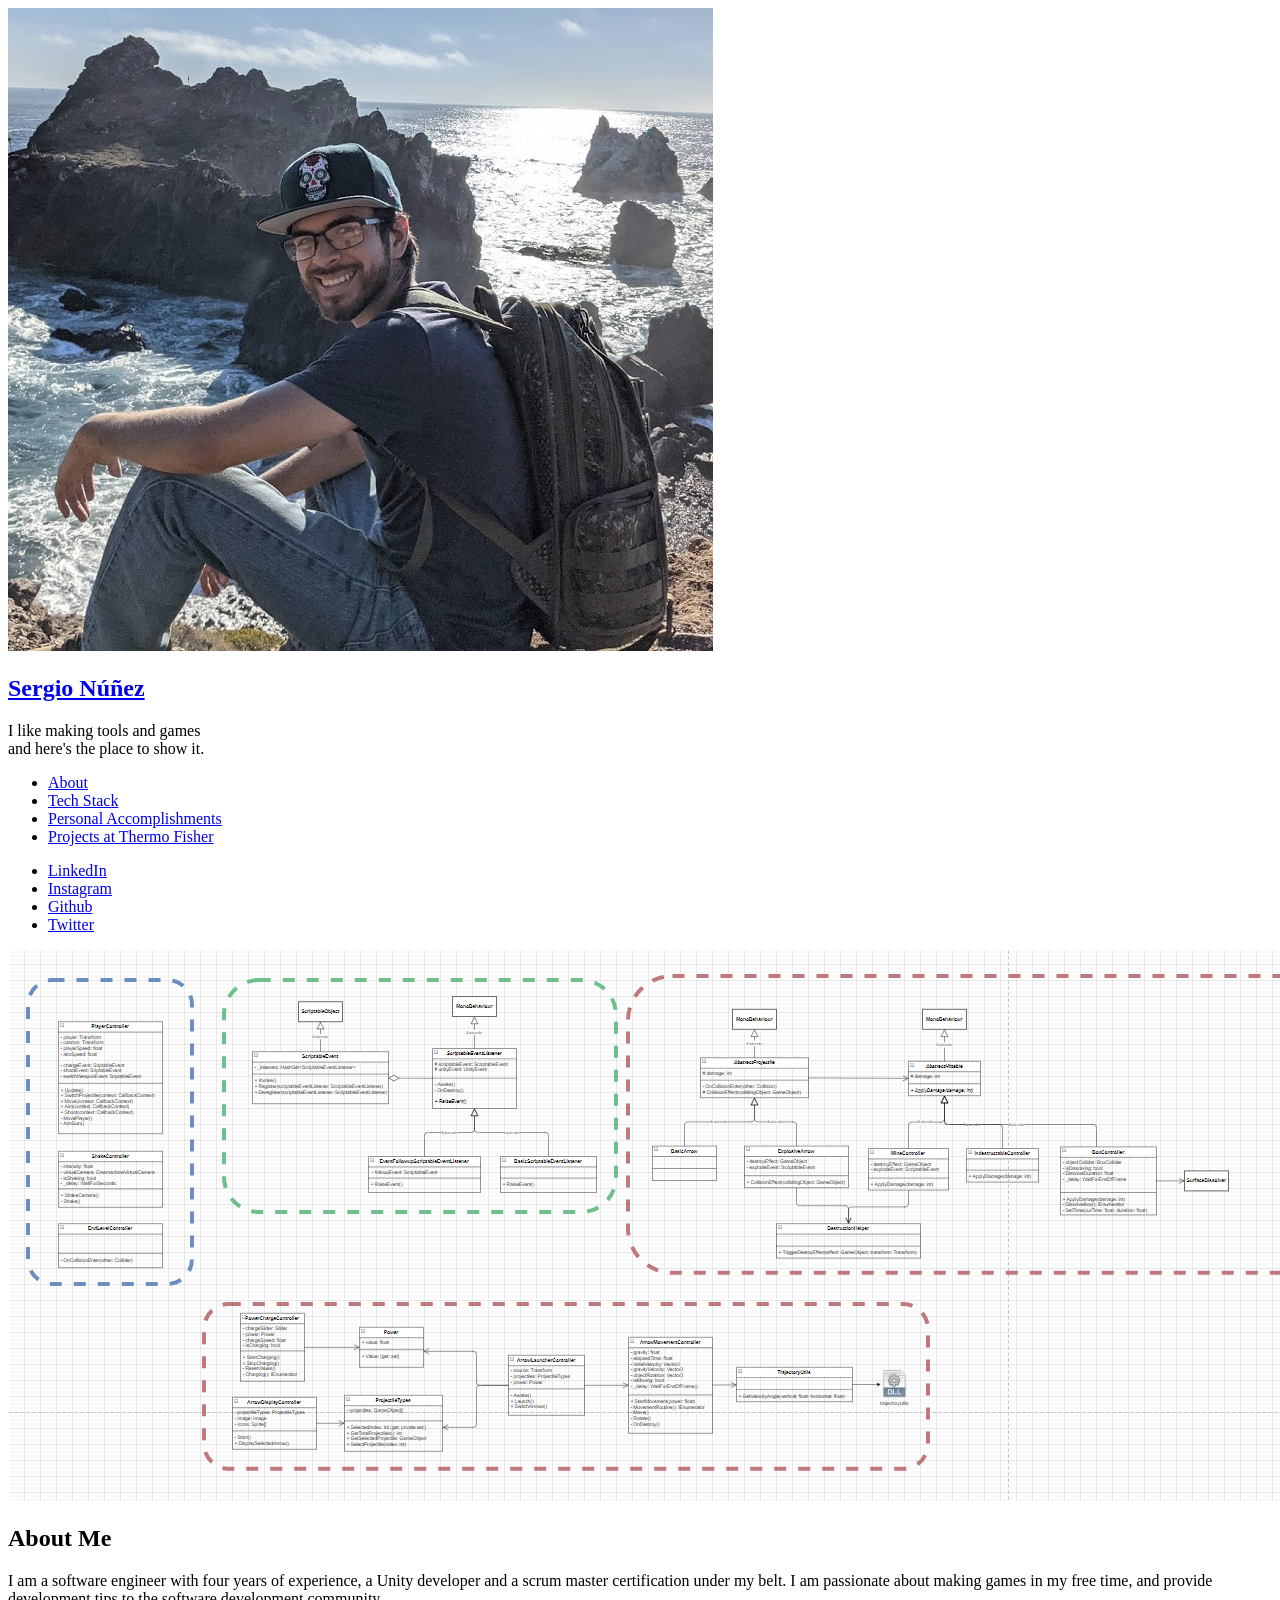
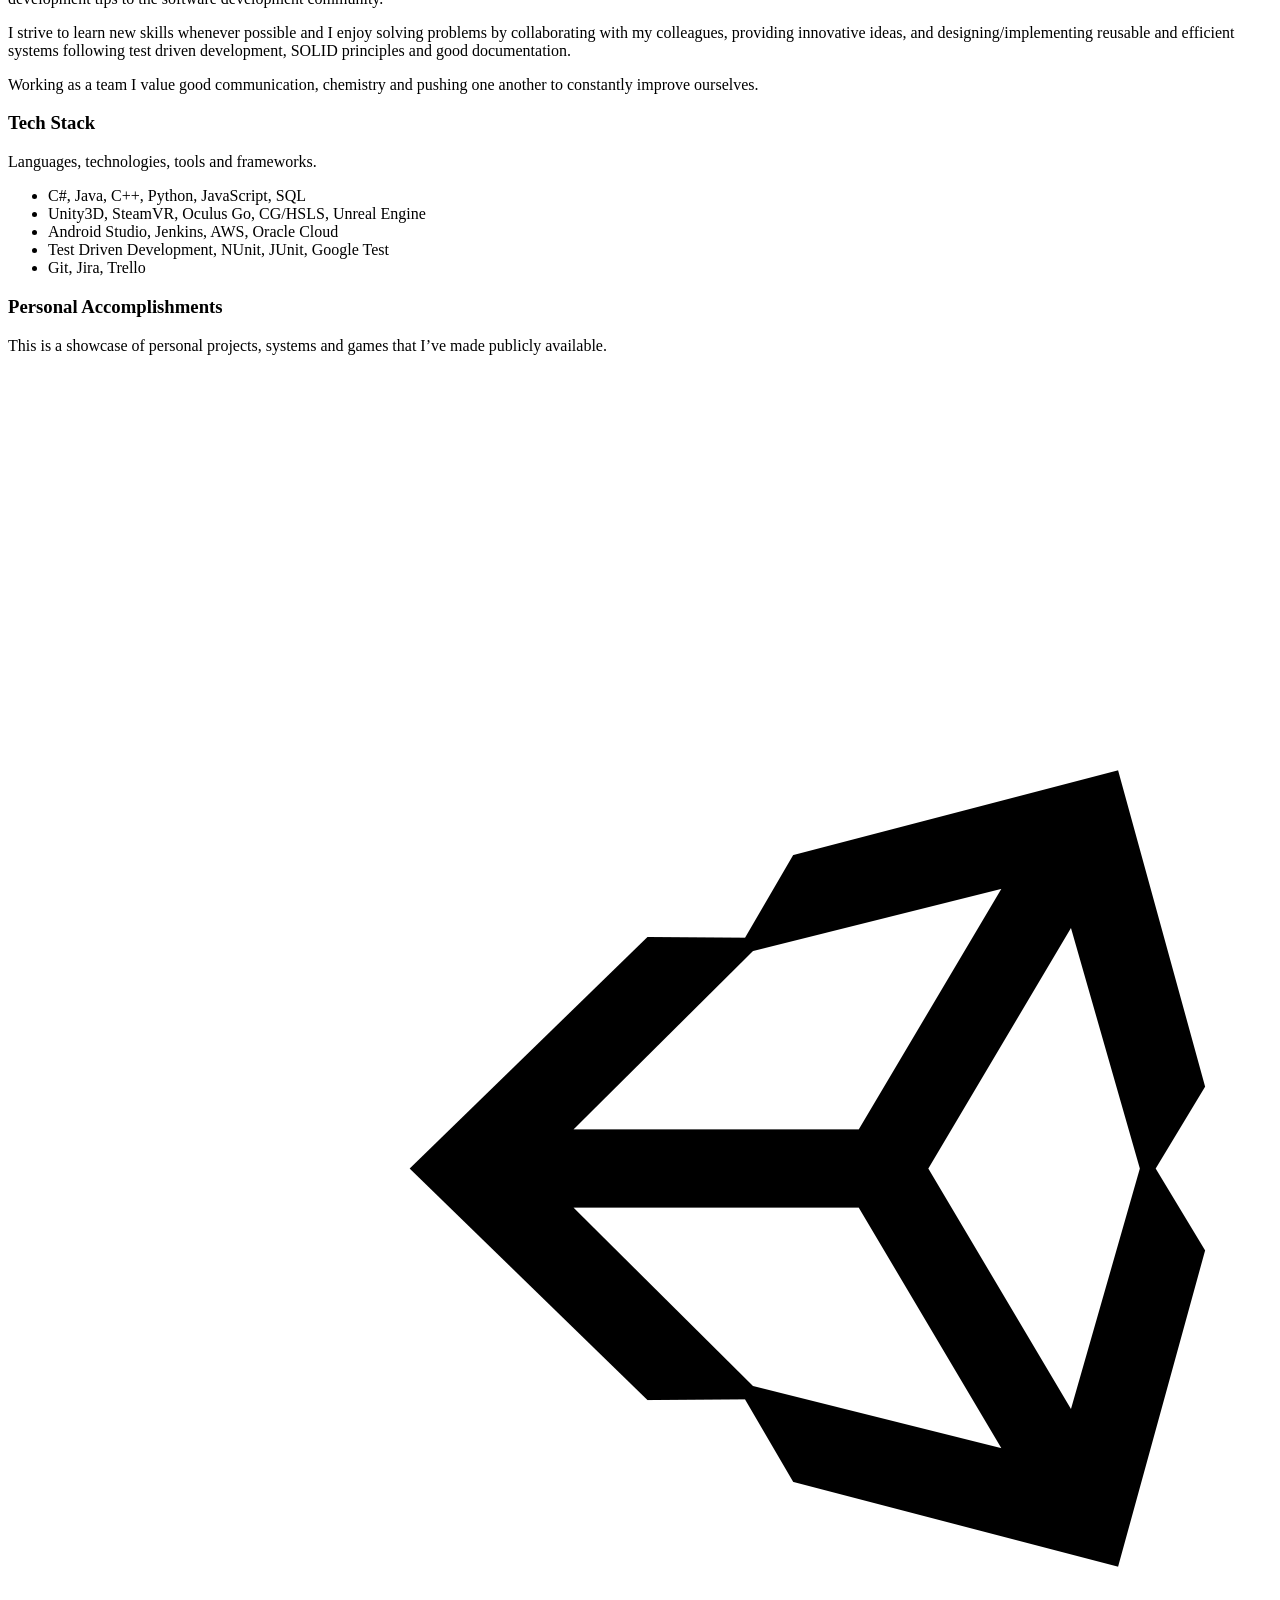
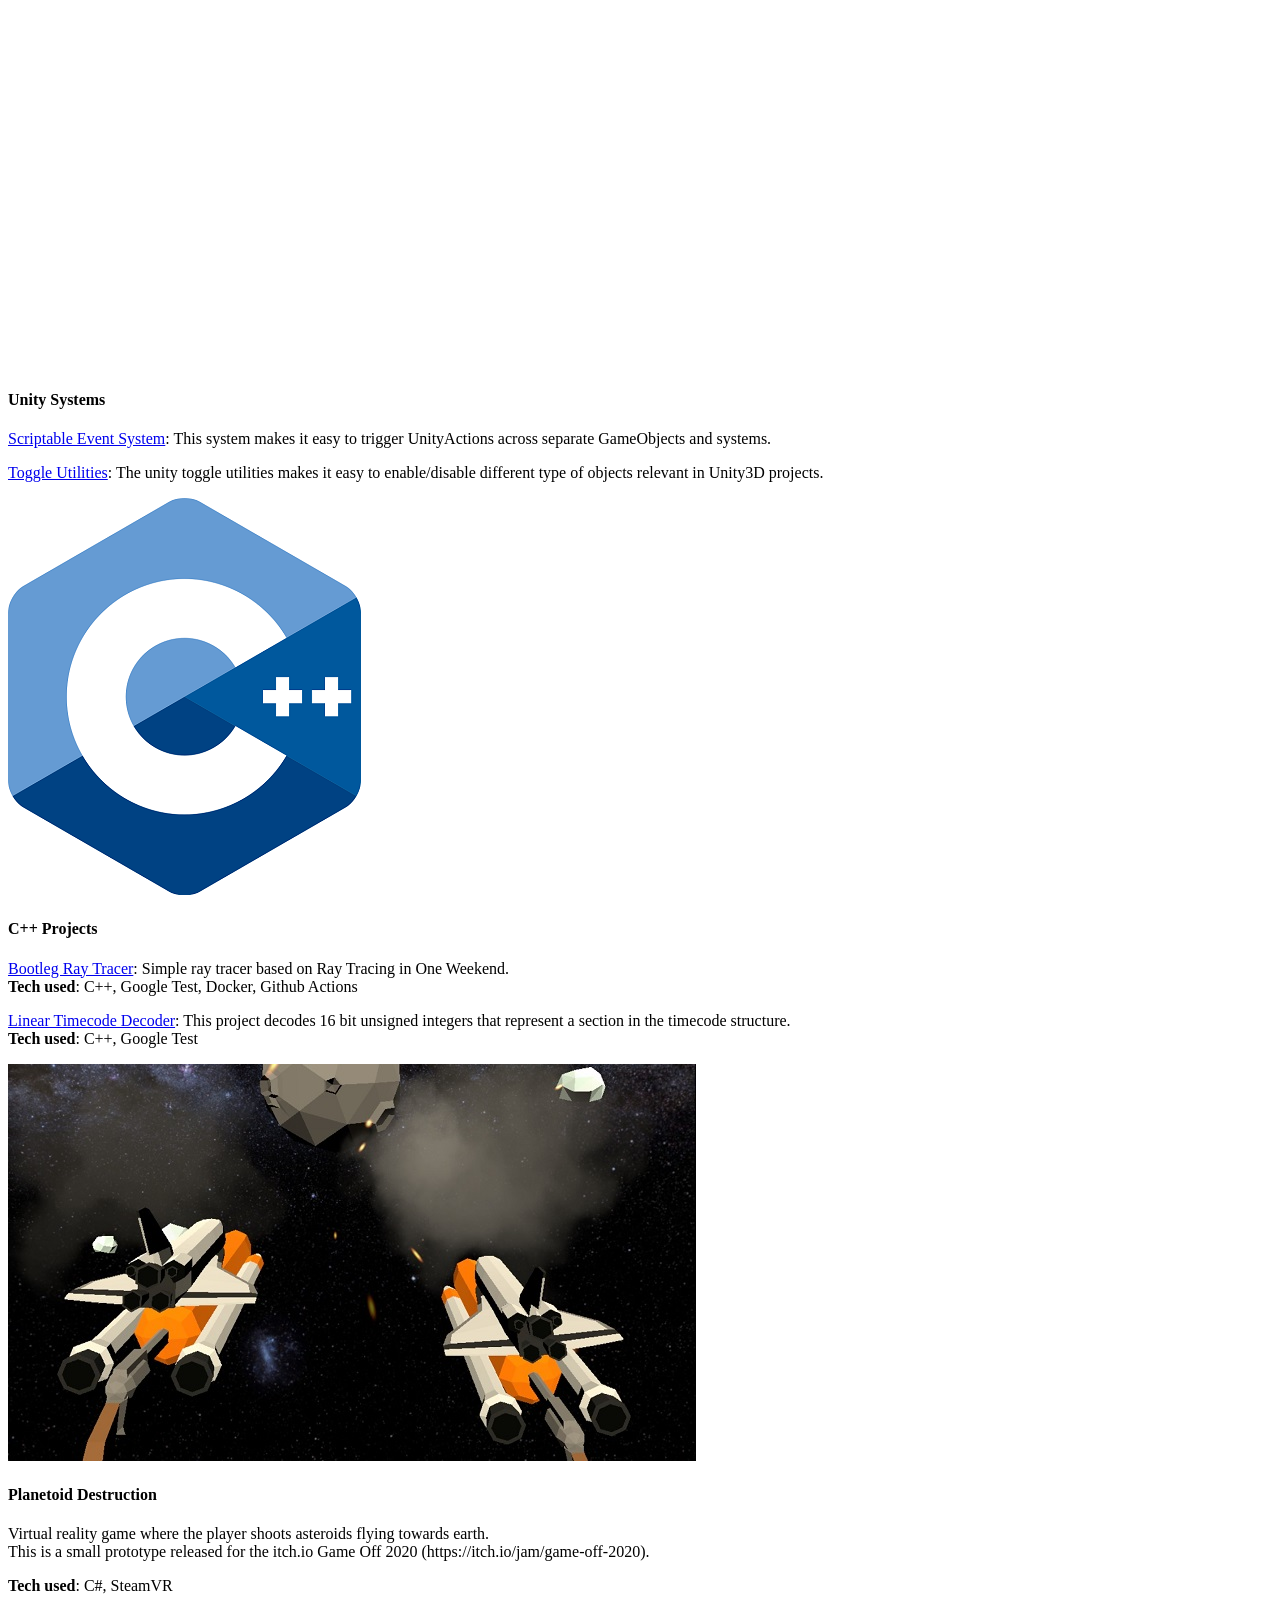
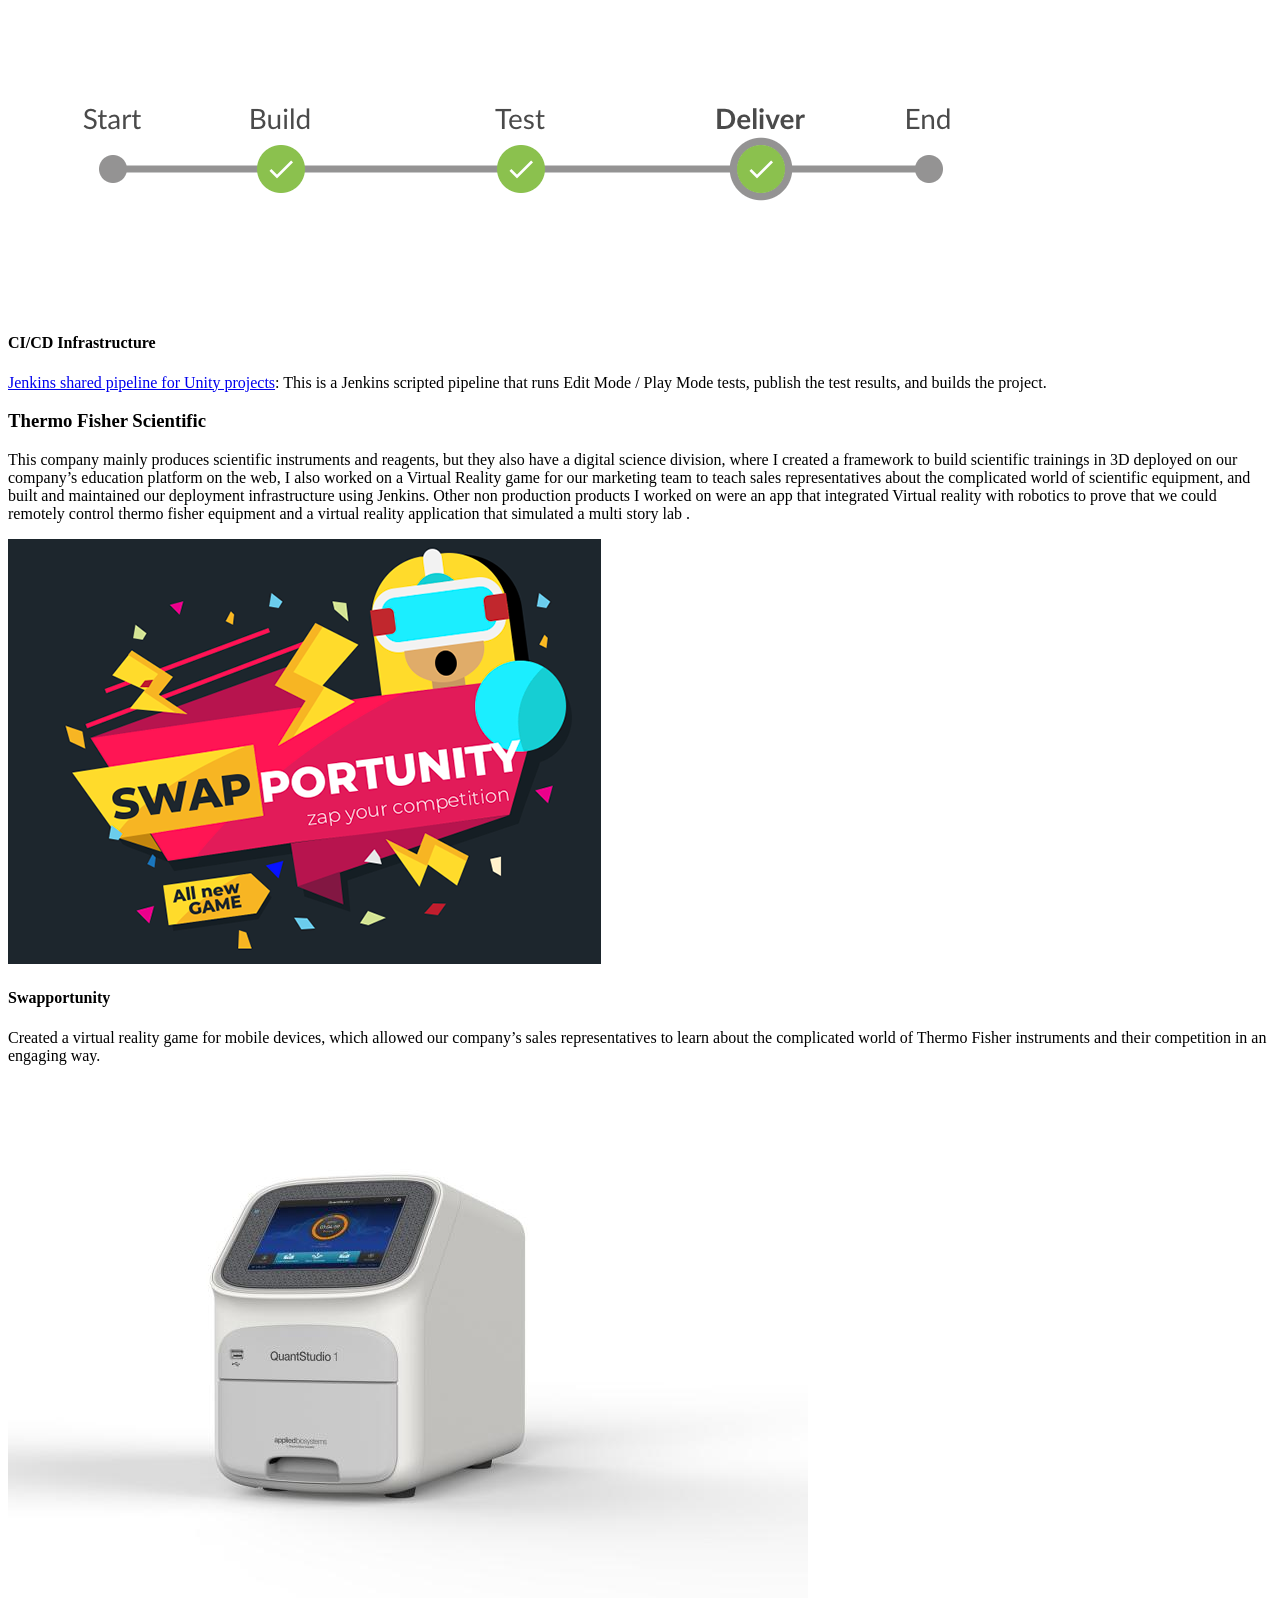
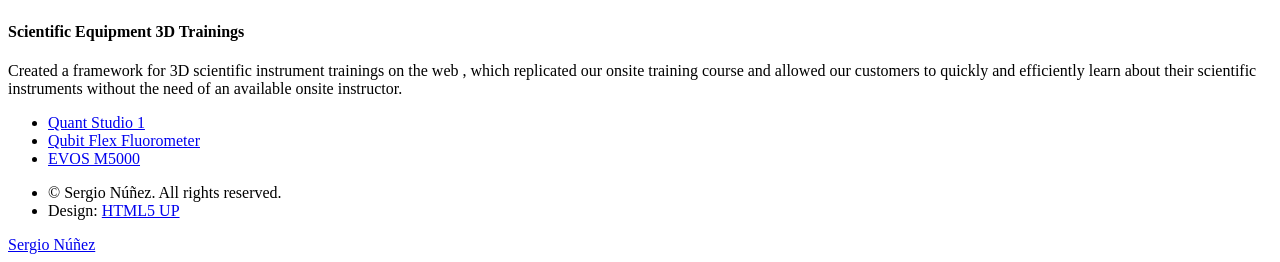
==== index.html @ a635a151 "porfolio_update: Add Thermo Fisher accomplishments" ====
<!DOCTYPE HTML>
<!--
	Read Only by HTML5 UP
	html5up.net | @ajlkn
	Free for personal and commercial use under the CCA 3.0 license (html5up.net/license)
-->
<html>

<head>
	<title>Sergio Núñez Portfolio</title>
	<meta charset="utf-8" />
	<meta name="viewport" content="width=device-width, initial-scale=1, user-scalable=no" />
	<link rel="stylesheet" href="assets/css/main.css" />
</head>

<body class="is-preload">

	<!-- Header -->
	<section id="header">
		<header>
			<span class="image avatar"><img src="images/sergio_capture.PNG" alt="" /></span>
			<h1 id="logo"><a href="#">Sergio Núñez</a></h1>
			<p>I like making tools and games<br />
				and here's the place to show it.</p>
		</header>
		<nav id="nav">
			<ul>
				<li><a href="#one" class="active">About</a></li>
				<li><a href="#two">Tech Stack</a></li>
				<li><a href="#three">Personal Accomplishments</a></li>
				<li><a href="#four">Projects at Thermo Fisher</a></li>
			</ul>
		</nav>
		<footer>
			<ul class="icons">
				<li><a href="https://www.linkedin.com/in/sergio-a-nunez/" class="icon brands fa-linkedin"><span
							class="label">LinkedIn</span></a></li>
				<li><a href="https://www.behance.net/sergioadrinnez" class="icon brands fa-behance"><span
							class="label">Instagram</span></a></li>
				<li><a href="https://github.com/sergio-nnz" class="icon brands fa-github"><span
							class="label">Github</span></a></li>
				<li><a href="https://twitter.com/SergioTheDank" class="icon brands fa-twitter"><span
							class="label">Twitter</span></a></li>
			</ul>
		</footer>
	</section>

	<!-- Wrapper -->
	<div id="wrapper">

		<!-- Main -->
		<div id="main">

			<!-- One -->
			<section id="one">
				<div class="image main" data-position="center">
					<img src="images/uml_diagram.PNG" alt="" />
				</div>
				<div class="container">
					<header class="major">
						<h2>About Me</h2>
					</header>
					<p>I am a software engineer with four years of experience, a Unity developer and a scrum master
						certification under my belt. I am passionate about making games in my free time, and provide
						development tips to the software development community.</p>
					<p>I strive to learn new skills whenever possible and I enjoy solving problems by collaborating with
						my colleagues, providing innovative ideas, and designing/implementing reusable and efficient
						systems following test driven development, SOLID principles and good documentation.</p>
					<p>Working as a team I value good communication, chemistry and pushing one another to constantly
						improve ourselves.</p>
				</div>
			</section>

			<!-- Two -->
			<section id="two">
				<div class="container">
					<h3>Tech Stack</h3>
					<p>Languages, technologies, tools and frameworks.</p>
					<ul class="feature-icons">
						<li class="icon solid fa-code">C#, Java, C++, Python, JavaScript, SQL</li>
						<li class="icon solid fa-book">Unity3D, SteamVR, Oculus Go, CG/HSLS, Unreal Engine</li>
						<li class="icon solid fa-code">Android Studio, Jenkins, AWS, Oracle Cloud</li>
						<li class="icon solid fa-code">Test Driven Development, NUnit, JUnit, Google Test</li>
						<li class="icon solid fa-bolt">Git, Jira, Trello</li>
					</ul>
				</div>
			</section>

			<!-- Three -->
			<section id="three">
				<div class="container">
					<h3>Personal Accomplishments</h3>
					<p>This is a showcase of personal projects, systems and games that I’ve made publicly available.</p>
					<div class="features">
						<article>
							<a href="https://github.com/sergio-nnz" class="image"><img src="images/unity_logo.png"
									alt="" /></a>
							<div class="inner">
								<h4>Unity Systems</h4>
								<p><a href="https://github.com/sergio-nnz/ScriptableEventSystem">Scriptable Event
										System</a>: This system makes it easy to trigger UnityActions across separate
									GameObjects and systems.</p>
								<p><a href="https://github.com/sergio-nnz/UnityToggleUtilities">Toggle Utilities</a>:
									The unity toggle utilities makes it easy to enable/disable different type of objects
									relevant in Unity3D projects.</p>
							</div>
						</article>
						<article>
							<a href="https://github.com/sergio-nnz" class="image"><img src="images/cpp_logo.png"
									alt="" /></a>
							<div class="inner">
								<h4>C++ Projects</h4>
								<p><a href="https://github.com/MooreMachine/bootleg-raytracer">Bootleg Ray Tracer</a>:
									Simple ray tracer based on Ray Tracing in One Weekend.<br><b>Tech used</b>: C++,
									Google Test, Docker, Github Actions</p>
								<p><a href="https://github.com/sergio-nnz/linear-timecode-decoder">Linear Timecode
										Decoder</a>: This project decodes 16 bit unsigned integers that represent a
									section in the timecode structure.<br><b>Tech used</b>: C++, Google Test</p>
							</div>
						</article>
						<article>
							<a href="https://sergio-nnz.itch.io/planetoid-destruction-vr" class="image"><img
									src="images/planetoid_destruction.jpeg" alt="" /></a>
							<div class="inner">
								<h4>Planetoid Destruction</h4>
								<p>Virtual reality game where the player shoots asteroids flying towards earth.<br> This
									is a small prototype released for the itch.io Game Off 2020
									(https://itch.io/jam/game-off-2020).</p>
								<p><b>Tech used</b>: C#, SteamVR</p>
							</div>
						</article>
						<article>
							<a href="https://github.com/sergio-nnz" class="image"><img src="images/pipeline.png"
									alt="" /></a>
							<div class="inner">
								<h4>CI/CD Infrastructure</h4>
								<p><a href="https://github.com/sergio-nnz/unity-jenkins-pipeline">Jenkins shared
										pipeline for Unity projects</a>: This is a Jenkins scripted pipeline that runs
									Edit Mode / Play Mode tests, publish the test results, and builds the project.</p>
							</div>
						</article>
					</div>
				</div>
			</section>

			<!-- Four -->
			<section id="four">
				<div class="container">
					<h3>Thermo Fisher Scientific</h3>
					<p>This company mainly produces scientific instruments and reagents, but they also have a digital
						science division, where I created a framework to build scientific trainings
						in 3D deployed on our company’s education platform on the web, I also worked on a Virtual
						Reality game for our marketing team to teach sales representatives about the complicated world
						of
						scientific equipment, and built and maintained our deployment infrastructure using Jenkins.
						Other non production products I worked on were an app that integrated Virtual reality with
						robotics
						to prove that we could remotely control thermo fisher equipment and a virtual reality
						application that simulated a multi story lab .</p>
					<div class="features">
						<article>
							<a href="https://www.behance.net/gallery/92612709/VR-Training-Game" class="image"><img
									src="images/swap_logo.PNG" alt="" /></a>
							<div class="inner">
								<h4>Swapportunity</h4>
								<p>Created a virtual reality game for mobile devices, which allowed our company’s sales
									representatives to learn about the complicated world of Thermo Fisher instruments
									and their competition in an engaging way.</p>
							</div>
						</article>
						<article>
							<a href="https://www.behance.net/gallery/92069293/3D-Web-Training-Experience"
								class="image"><img src="images/quantstudio1.jpg" alt="" /></a>
							<div class="inner">
								<h4>Scientific Equipment 3D Trainings</h4>
								<p>Created a framework for 3D scientific instrument trainings on the
									web , which replicated our onsite training course and allowed our
									customers to quickly and efficiently learn about their scientific
									instruments without the need of an available onsite instructor.</p>
								<ul>
									<li><A
											HREF="https://s3.amazonaws.com/edt-vrapps-prod-website/quantstudio1/index.html">Quant
											Studio 1</A></li>
									<li><A
											HREF="https://s3.amazonaws.com/edt-vrapps-qubitdss-prod-website/qubitdss/index.html">Qubit
											Flex Fluorometer</A></li>
									<li><A HREF="https://s3.amazonaws.com/edt-vrapps-prod-website/evosm5000/index.html">EVOS
											M5000</A></li>
								</ul>
							</div>
						</article>
					</div>
				</div>
			</section>

			<!-- Footer -->
			<section id="footer">
				<div class="container">
					<ul class="copyright">
						<li>&copy; Sergio Núñez. All rights reserved.</li>
						<li>Design: <a href="http://html5up.net">HTML5 UP</a></li>
					</ul>
				</div>
			</section>

		</div>

		<!-- Scripts -->
		<script src="assets/js/jquery.min.js"></script>
		<script src="assets/js/jquery.scrollex.min.js"></script>
		<script src="assets/js/jquery.scrolly.min.js"></script>
		<script src="assets/js/browser.min.js"></script>
		<script src="assets/js/breakpoints.min.js"></script>
		<script src="assets/js/util.js"></script>
		<script src="assets/js/main.js"></script>

</body>

</html>
---- assets/css/main.css ----
@import url("fontawesome-all.min.css");
@import url("https://fonts.googleapis.com/css?family=Lato:400,400italic,700,700italic|Source+Code+Pro:400");

/*
	Read Only by HTML5 UP
	html5up.net | @ajlkn
	Free for personal and commercial use under the CCA 3.0 license (html5up.net/license)
*/

html, body, div, span, applet, object,
iframe, h1, h2, h3, h4, h5, h6, p, blockquote,
pre, a, abbr, acronym, address, big, cite,
code, del, dfn, em, img, ins, kbd, q, s, samp,
small, strike, strong, sub, sup, tt, var, b,
u, i, center, dl, dt, dd, ol, ul, li, fieldset,
form, label, legend, table, caption, tbody,
tfoot, thead, tr, th, td, article, aside,
canvas, details, embed, figure, figcaption,
footer, header, hgroup, menu, nav, output, ruby,
section, summary, time, mark, audio, video {
	margin: 0;
	padding: 0;
	border: 0;
	font-size: 100%;
	font: inherit;
	vertical-align: baseline;}

article, aside, details, figcaption, figure,
footer, header, hgroup, menu, nav, section {
	display: block;}

body {
	line-height: 1;
}

ol, ul {
	list-style: none;
}

blockquote, q {
	quotes: none;
}

	blockquote:before, blockquote:after, q:before, q:after {
		content: '';
		content: none;
	}

table {
	border-collapse: collapse;
	border-spacing: 0;
}

body {
	-webkit-text-size-adjust: none;
}

mark {
	background-color: transparent;
	color: inherit;
}

input::-moz-focus-inner {
	border: 0;
	padding: 0;
}

input, select, textarea {
	-moz-appearance: none;
	-webkit-appearance: none;
	-ms-appearance: none;
	appearance: none;
}

/* Basic */

	html {
		box-sizing: border-box;
	}

	*, *:before, *:after {
		box-sizing: inherit;
	}

	body {
		background: #fff;
	}

		body.is-preload *, body.is-preload *:before, body.is-preload *:after {
			-moz-animation: none !important;
			-webkit-animation: none !important;
			-ms-animation: none !important;
			animation: none !important;
			-moz-transition: none !important;
			-webkit-transition: none !important;
			-ms-transition: none !important;
			transition: none !important;
		}

	body, input, select, textarea {
		color: #888;
		font-family: "Lato", sans-serif;
		font-size: 16pt;
		font-weight: 400;
		line-height: 1.75em;
	}

	a {
		-moz-transition: color 0.2s ease-in-out, border-color 0.2s ease-in-out;
		-webkit-transition: color 0.2s ease-in-out, border-color 0.2s ease-in-out;
		-ms-transition: color 0.2s ease-in-out, border-color 0.2s ease-in-out;
		transition: color 0.2s ease-in-out, border-color 0.2s ease-in-out;
		border-bottom: solid 1px #e4e4e4;
		color: inherit;
		text-decoration: none;
	}

		a:hover {
			border-bottom-color: transparent;
			color: #4acaa8 !important;
		}

	strong, b {
		color: #777;
		font-weight: 700;
	}

	em, i {
		font-style: italic;
	}

	p {
		margin: 0 0 2.25em 0;
	}

	h1, h2, h3, h4, h5, h6 {
		color: #777;
		font-weight: 700;
		line-height: 1em;
		margin: 0 0 0.5625em 0;
	}

		h1 a, h2 a, h3 a, h4 a, h5 a, h6 a {
			border: 0;
			color: inherit;
			text-decoration: none;
		}

	h2 {
		font-size: 2em;
		line-height: 1.5em;
	}

	h3 {
		font-size: 1.75em;
		line-height: 1.5em;
	}

	h4 {
		font-size: 1.25em;
		line-height: 1.5em;
	}

	h5 {
		font-size: 0.9em;
		line-height: 1.5em;
	}

	h6 {
		font-size: 0.7em;
		line-height: 1.5em;
	}

	sub {
		font-size: 0.8em;
		position: relative;
		top: 0.5em;
	}

	sup {
		font-size: 0.8em;
		position: relative;
		top: -0.5em;
	}

	hr {
		border: 0;
		border-bottom: solid 2px #f4f4f4;
		margin: 2.25em 0;
	}

		hr.major {
			margin: 3.375em 0;
		}

	blockquote {
		border-left: solid 8px #e4e4e4;
		font-style: italic;
		margin: 0 0 2.25em 0;
		padding: 0.5em 0 0.5em 2em;
	}

	code {
		background: #555;
		border-radius: 5px;
		color: #fff;
		font-family: "Source Code Pro", monospace;
		font-size: 0.9em;
		margin: 0 0.25em;
		padding: 0.25em 0.65em;
	}

	pre {
		font-family: "Source Code Pro", monospace;
		font-size: 0.9em;
		margin: 0 0 2.25em 0;
	}

		pre code {
			-webkit-overflow-scrolling: touch;
			display: block;
			line-height: 1.5em;
			overflow-x: auto;
			padding: 1em 1.5em;
		}

	.align-left {
		text-align: left;
	}

	.align-center {
		text-align: center;
	}

	.align-right {
		text-align: right;
	}

/* Row */

	.row {
		display: flex;
		flex-wrap: wrap;
		box-sizing: border-box;
		align-items: stretch;
	}

		.row > * {
			box-sizing: border-box;
		}

		.row.gtr-uniform > * > :last-child {
			margin-bottom: 0;
		}

		.row.aln-left {
			justify-content: flex-start;
		}

		.row.aln-center {
			justify-content: center;
		}

		.row.aln-right {
			justify-content: flex-end;
		}

		.row.aln-top {
			align-items: flex-start;
		}

		.row.aln-middle {
			align-items: center;
		}

		.row.aln-bottom {
			align-items: flex-end;
		}

		.row > .imp {
			order: -1;
		}

		.row > .col-1 {
			width: 8.33333%;
		}

		.row > .off-1 {
			margin-left: 8.33333%;
		}

		.row > .col-2 {
			width: 16.66667%;
		}

		.row > .off-2 {
			margin-left: 16.66667%;
		}

		.row > .col-3 {
			width: 25%;
		}

		.row > .off-3 {
			margin-left: 25%;
		}

		.row > .col-4 {
			width: 33.33333%;
		}

		.row > .off-4 {
			margin-left: 33.33333%;
		}

		.row > .col-5 {
			width: 41.66667%;
		}

		.row > .off-5 {
			margin-left: 41.66667%;
		}

		.row > .col-6 {
			width: 50%;
		}

		.row > .off-6 {
			margin-left: 50%;
		}

		.row > .col-7 {
			width: 58.33333%;
		}

		.row > .off-7 {
			margin-left: 58.33333%;
		}

		.row > .col-8 {
			width: 66.66667%;
		}

		.row > .off-8 {
			margin-left: 66.66667%;
		}

		.row > .col-9 {
			width: 75%;
		}

		.row > .off-9 {
			margin-left: 75%;
		}

		.row > .col-10 {
			width: 83.33333%;
		}

		.row > .off-10 {
			margin-left: 83.33333%;
		}

		.row > .col-11 {
			width: 91.66667%;
		}

		.row > .off-11 {
			margin-left: 91.66667%;
		}

		.row > .col-12 {
			width: 100%;
		}

		.row > .off-12 {
			margin-left: 100%;
		}

		.row.gtr-0 {
			margin-top: 0;
			margin-left: 0em;
		}

			.row.gtr-0 > * {
				padding: 0 0 0 0em;
			}

			.row.gtr-0.gtr-uniform {
				margin-top: 0em;
			}

				.row.gtr-0.gtr-uniform > * {
					padding-top: 0em;
				}

		.row.gtr-25 {
			margin-top: 0;
			margin-left: -0.5em;
		}

			.row.gtr-25 > * {
				padding: 0 0 0 0.5em;
			}

			.row.gtr-25.gtr-uniform {
				margin-top: -0.5em;
			}

				.row.gtr-25.gtr-uniform > * {
					padding-top: 0.5em;
				}

		.row.gtr-50 {
			margin-top: 0;
			margin-left: -1em;
		}

			.row.gtr-50 > * {
				padding: 0 0 0 1em;
			}

			.row.gtr-50.gtr-uniform {
				margin-top: -1em;
			}

				.row.gtr-50.gtr-uniform > * {
					padding-top: 1em;
				}

		.row {
			margin-top: 0;
			margin-left: -2em;
		}

			.row > * {
				padding: 0 0 0 2em;
			}

			.row.gtr-uniform {
				margin-top: -2em;
			}

				.row.gtr-uniform > * {
					padding-top: 2em;
				}

		.row.gtr-150 {
			margin-top: 0;
			margin-left: -3em;
		}

			.row.gtr-150 > * {
				padding: 0 0 0 3em;
			}

			.row.gtr-150.gtr-uniform {
				margin-top: -3em;
			}

				.row.gtr-150.gtr-uniform > * {
					padding-top: 3em;
				}

		.row.gtr-200 {
			margin-top: 0;
			margin-left: -4em;
		}

			.row.gtr-200 > * {
				padding: 0 0 0 4em;
			}

			.row.gtr-200.gtr-uniform {
				margin-top: -4em;
			}

				.row.gtr-200.gtr-uniform > * {
					padding-top: 4em;
				}

		@media screen and (max-width: 1680px) {

			.row {
				display: flex;
				flex-wrap: wrap;
				box-sizing: border-box;
				align-items: stretch;
			}

				.row > * {
					box-sizing: border-box;
				}

				.row.gtr-uniform > * > :last-child {
					margin-bottom: 0;
				}

				.row.aln-left {
					justify-content: flex-start;
				}

				.row.aln-center {
					justify-content: center;
				}

				.row.aln-right {
					justify-content: flex-end;
				}

				.row.aln-top {
					align-items: flex-start;
				}

				.row.aln-middle {
					align-items: center;
				}

				.row.aln-bottom {
					align-items: flex-end;
				}

				.row > .imp-xlarge {
					order: -1;
				}

				.row > .col-1-xlarge {
					width: 8.33333%;
				}

				.row > .off-1-xlarge {
					margin-left: 8.33333%;
				}

				.row > .col-2-xlarge {
					width: 16.66667%;
				}

				.row > .off-2-xlarge {
					margin-left: 16.66667%;
				}

				.row > .col-3-xlarge {
					width: 25%;
				}

				.row > .off-3-xlarge {
					margin-left: 25%;
				}

				.row > .col-4-xlarge {
					width: 33.33333%;
				}

				.row > .off-4-xlarge {
					margin-left: 33.33333%;
				}

				.row > .col-5-xlarge {
					width: 41.66667%;
				}

				.row > .off-5-xlarge {
					margin-left: 41.66667%;
				}

				.row > .col-6-xlarge {
					width: 50%;
				}

				.row > .off-6-xlarge {
					margin-left: 50%;
				}

				.row > .col-7-xlarge {
					width: 58.33333%;
				}

				.row > .off-7-xlarge {
					margin-left: 58.33333%;
				}

				.row > .col-8-xlarge {
					width: 66.66667%;
				}

				.row > .off-8-xlarge {
					margin-left: 66.66667%;
				}

				.row > .col-9-xlarge {
					width: 75%;
				}

				.row > .off-9-xlarge {
					margin-left: 75%;
				}

				.row > .col-10-xlarge {
					width: 83.33333%;
				}

				.row > .off-10-xlarge {
					margin-left: 83.33333%;
				}

				.row > .col-11-xlarge {
					width: 91.66667%;
				}

				.row > .off-11-xlarge {
					margin-left: 91.66667%;
				}

				.row > .col-12-xlarge {
					width: 100%;
				}

				.row > .off-12-xlarge {
					margin-left: 100%;
				}

				.row.gtr-0 {
					margin-top: 0;
					margin-left: 0em;
				}

					.row.gtr-0 > * {
						padding: 0 0 0 0em;
					}

					.row.gtr-0.gtr-uniform {
						margin-top: 0em;
					}

						.row.gtr-0.gtr-uniform > * {
							padding-top: 0em;
						}

				.row.gtr-25 {
					margin-top: 0;
					margin-left: -0.5em;
				}

					.row.gtr-25 > * {
						padding: 0 0 0 0.5em;
					}

					.row.gtr-25.gtr-uniform {
						margin-top: -0.5em;
					}

						.row.gtr-25.gtr-uniform > * {
							padding-top: 0.5em;
						}

				.row.gtr-50 {
					margin-top: 0;
					margin-left: -1em;
				}

					.row.gtr-50 > * {
						padding: 0 0 0 1em;
					}

					.row.gtr-50.gtr-uniform {
						margin-top: -1em;
					}

						.row.gtr-50.gtr-uniform > * {
							padding-top: 1em;
						}

				.row {
					margin-top: 0;
					margin-left: -2em;
				}

					.row > * {
						padding: 0 0 0 2em;
					}

					.row.gtr-uniform {
						margin-top: -2em;
					}

						.row.gtr-uniform > * {
							padding-top: 2em;
						}

				.row.gtr-150 {
					margin-top: 0;
					margin-left: -3em;
				}

					.row.gtr-150 > * {
						padding: 0 0 0 3em;
					}

					.row.gtr-150.gtr-uniform {
						margin-top: -3em;
					}

						.row.gtr-150.gtr-uniform > * {
							padding-top: 3em;
						}

				.row.gtr-200 {
					margin-top: 0;
					margin-left: -4em;
				}

					.row.gtr-200 > * {
						padding: 0 0 0 4em;
					}

					.row.gtr-200.gtr-uniform {
						margin-top: -4em;
					}

						.row.gtr-200.gtr-uniform > * {
							padding-top: 4em;
						}

		}

		@media screen and (max-width: 1280px) {

			.row {
				display: flex;
				flex-wrap: wrap;
				box-sizing: border-box;
				align-items: stretch;
			}

				.row > * {
					box-sizing: border-box;
				}

				.row.gtr-uniform > * > :last-child {
					margin-bottom: 0;
				}

				.row.aln-left {
					justify-content: flex-start;
				}

				.row.aln-center {
					justify-content: center;
				}

				.row.aln-right {
					justify-content: flex-end;
				}

				.row.aln-top {
					align-items: flex-start;
				}

				.row.aln-middle {
					align-items: center;
				}

				.row.aln-bottom {
					align-items: flex-end;
				}

				.row > .imp-large {
					order: -1;
				}

				.row > .col-1-large {
					width: 8.33333%;
				}

				.row > .off-1-large {
					margin-left: 8.33333%;
				}

				.row > .col-2-large {
					width: 16.66667%;
				}

				.row > .off-2-large {
					margin-left: 16.66667%;
				}

				.row > .col-3-large {
					width: 25%;
				}

				.row > .off-3-large {
					margin-left: 25%;
				}

				.row > .col-4-large {
					width: 33.33333%;
				}

				.row > .off-4-large {
					margin-left: 33.33333%;
				}

				.row > .col-5-large {
					width: 41.66667%;
				}

				.row > .off-5-large {
					margin-left: 41.66667%;
				}

				.row > .col-6-large {
					width: 50%;
				}

				.row > .off-6-large {
					margin-left: 50%;
				}

				.row > .col-7-large {
					width: 58.33333%;
				}

				.row > .off-7-large {
					margin-left: 58.33333%;
				}

				.row > .col-8-large {
					width: 66.66667%;
				}

				.row > .off-8-large {
					margin-left: 66.66667%;
				}

				.row > .col-9-large {
					width: 75%;
				}

				.row > .off-9-large {
					margin-left: 75%;
				}

				.row > .col-10-large {
					width: 83.33333%;
				}

				.row > .off-10-large {
					margin-left: 83.33333%;
				}

				.row > .col-11-large {
					width: 91.66667%;
				}

				.row > .off-11-large {
					margin-left: 91.66667%;
				}

				.row > .col-12-large {
					width: 100%;
				}

				.row > .off-12-large {
					margin-left: 100%;
				}

				.row.gtr-0 {
					margin-top: 0;
					margin-left: 0em;
				}

					.row.gtr-0 > * {
						padding: 0 0 0 0em;
					}

					.row.gtr-0.gtr-uniform {
						margin-top: 0em;
					}

						.row.gtr-0.gtr-uniform > * {
							padding-top: 0em;
						}

				.row.gtr-25 {
					margin-top: 0;
					margin-left: -0.375em;
				}

					.row.gtr-25 > * {
						padding: 0 0 0 0.375em;
					}

					.row.gtr-25.gtr-uniform {
						margin-top: -0.375em;
					}

						.row.gtr-25.gtr-uniform > * {
							padding-top: 0.375em;
						}

				.row.gtr-50 {
					margin-top: 0;
					margin-left: -0.75em;
				}

					.row.gtr-50 > * {
						padding: 0 0 0 0.75em;
					}

					.row.gtr-50.gtr-uniform {
						margin-top: -0.75em;
					}

						.row.gtr-50.gtr-uniform > * {
							padding-top: 0.75em;
						}

				.row {
					margin-top: 0;
					margin-left: -1.5em;
				}

					.row > * {
						padding: 0 0 0 1.5em;
					}

					.row.gtr-uniform {
						margin-top: -1.5em;
					}

						.row.gtr-uniform > * {
							padding-top: 1.5em;
						}

				.row.gtr-150 {
					margin-top: 0;
					margin-left: -2.25em;
				}

					.row.gtr-150 > * {
						padding: 0 0 0 2.25em;
					}

					.row.gtr-150.gtr-uniform {
						margin-top: -2.25em;
					}

						.row.gtr-150.gtr-uniform > * {
							padding-top: 2.25em;
						}

				.row.gtr-200 {
					margin-top: 0;
					margin-left: -3em;
				}

					.row.gtr-200 > * {
						padding: 0 0 0 3em;
					}

					.row.gtr-200.gtr-uniform {
						margin-top: -3em;
					}

						.row.gtr-200.gtr-uniform > * {
							padding-top: 3em;
						}

		}

		@media screen and (max-width: 1024px) {

			.row {
				display: flex;
				flex-wrap: wrap;
				box-sizing: border-box;
				align-items: stretch;
			}

				.row > * {
					box-sizing: border-box;
				}

				.row.gtr-uniform > * > :last-child {
					margin-bottom: 0;
				}

				.row.aln-left {
					justify-content: flex-start;
				}

				.row.aln-center {
					justify-content: center;
				}

				.row.aln-right {
					justify-content: flex-end;
				}

				.row.aln-top {
					align-items: flex-start;
				}

				.row.aln-middle {
					align-items: center;
				}

				.row.aln-bottom {
					align-items: flex-end;
				}

				.row > .imp-medium {
					order: -1;
				}

				.row > .col-1-medium {
					width: 8.33333%;
				}

				.row > .off-1-medium {
					margin-left: 8.33333%;
				}

				.row > .col-2-medium {
					width: 16.66667%;
				}

				.row > .off-2-medium {
					margin-left: 16.66667%;
				}

				.row > .col-3-medium {
					width: 25%;
				}

				.row > .off-3-medium {
					margin-left: 25%;
				}

				.row > .col-4-medium {
					width: 33.33333%;
				}

				.row > .off-4-medium {
					margin-left: 33.33333%;
				}

				.row > .col-5-medium {
					width: 41.66667%;
				}

				.row > .off-5-medium {
					margin-left: 41.66667%;
				}

				.row > .col-6-medium {
					width: 50%;
				}

				.row > .off-6-medium {
					margin-left: 50%;
				}

				.row > .col-7-medium {
					width: 58.33333%;
				}

				.row > .off-7-medium {
					margin-left: 58.33333%;
				}

				.row > .col-8-medium {
					width: 66.66667%;
				}

				.row > .off-8-medium {
					margin-left: 66.66667%;
				}

				.row > .col-9-medium {
					width: 75%;
				}

				.row > .off-9-medium {
					margin-left: 75%;
				}

				.row > .col-10-medium {
					width: 83.33333%;
				}

				.row > .off-10-medium {
					margin-left: 83.33333%;
				}

				.row > .col-11-medium {
					width: 91.66667%;
				}

				.row > .off-11-medium {
					margin-left: 91.66667%;
				}

				.row > .col-12-medium {
					width: 100%;
				}

				.row > .off-12-medium {
					margin-left: 100%;
				}

				.row.gtr-0 {
					margin-top: 0;
					margin-left: 0em;
				}

					.row.gtr-0 > * {
						padding: 0 0 0 0em;
					}

					.row.gtr-0.gtr-uniform {
						margin-top: 0em;
					}

						.row.gtr-0.gtr-uniform > * {
							padding-top: 0em;
						}

				.row.gtr-25 {
					margin-top: 0;
					margin-left: -0.375em;
				}

					.row.gtr-25 > * {
						padding: 0 0 0 0.375em;
					}

					.row.gtr-25.gtr-uniform {
						margin-top: -0.375em;
					}

						.row.gtr-25.gtr-uniform > * {
							padding-top: 0.375em;
						}

				.row.gtr-50 {
					margin-top: 0;
					margin-left: -0.75em;
				}

					.row.gtr-50 > * {
						padding: 0 0 0 0.75em;
					}

					.row.gtr-50.gtr-uniform {
						margin-top: -0.75em;
					}

						.row.gtr-50.gtr-uniform > * {
							padding-top: 0.75em;
						}

				.row {
					margin-top: 0;
					margin-left: -1.5em;
				}

					.row > * {
						padding: 0 0 0 1.5em;
					}

					.row.gtr-uniform {
						margin-top: -1.5em;
					}

						.row.gtr-uniform > * {
							padding-top: 1.5em;
						}

				.row.gtr-150 {
					margin-top: 0;
					margin-left: -2.25em;
				}

					.row.gtr-150 > * {
						padding: 0 0 0 2.25em;
					}

					.row.gtr-150.gtr-uniform {
						margin-top: -2.25em;
					}

						.row.gtr-150.gtr-uniform > * {
							padding-top: 2.25em;
						}

				.row.gtr-200 {
					margin-top: 0;
					margin-left: -3em;
				}

					.row.gtr-200 > * {
						padding: 0 0 0 3em;
					}

					.row.gtr-200.gtr-uniform {
						margin-top: -3em;
					}

						.row.gtr-200.gtr-uniform > * {
							padding-top: 3em;
						}

		}

		@media screen and (max-width: 736px) {

			.row {
				display: flex;
				flex-wrap: wrap;
				box-sizing: border-box;
				align-items: stretch;
			}

				.row > * {
					box-sizing: border-box;
				}

				.row.gtr-uniform > * > :last-child {
					margin-bottom: 0;
				}

				.row.aln-left {
					justify-content: flex-start;
				}

				.row.aln-center {
					justify-content: center;
				}

				.row.aln-right {
					justify-content: flex-end;
				}

				.row.aln-top {
					align-items: flex-start;
				}

				.row.aln-middle {
					align-items: center;
				}

				.row.aln-bottom {
					align-items: flex-end;
				}

				.row > .imp-small {
					order: -1;
				}

				.row > .col-1-small {
					width: 8.33333%;
				}

				.row > .off-1-small {
					margin-left: 8.33333%;
				}

				.row > .col-2-small {
					width: 16.66667%;
				}

				.row > .off-2-small {
					margin-left: 16.66667%;
				}

				.row > .col-3-small {
					width: 25%;
				}

				.row > .off-3-small {
					margin-left: 25%;
				}

				.row > .col-4-small {
					width: 33.33333%;
				}

				.row > .off-4-small {
					margin-left: 33.33333%;
				}

				.row > .col-5-small {
					width: 41.66667%;
				}

				.row > .off-5-small {
					margin-left: 41.66667%;
				}

				.row > .col-6-small {
					width: 50%;
				}

				.row > .off-6-small {
					margin-left: 50%;
				}

				.row > .col-7-small {
					width: 58.33333%;
				}

				.row > .off-7-small {
					margin-left: 58.33333%;
				}

				.row > .col-8-small {
					width: 66.66667%;
				}

				.row > .off-8-small {
					margin-left: 66.66667%;
				}

				.row > .col-9-small {
					width: 75%;
				}

				.row > .off-9-small {
					margin-left: 75%;
				}

				.row > .col-10-small {
					width: 83.33333%;
				}

				.row > .off-10-small {
					margin-left: 83.33333%;
				}

				.row > .col-11-small {
					width: 91.66667%;
				}

				.row > .off-11-small {
					margin-left: 91.66667%;
				}

				.row > .col-12-small {
					width: 100%;
				}

				.row > .off-12-small {
					margin-left: 100%;
				}

				.row.gtr-0 {
					margin-top: 0;
					margin-left: 0em;
				}

					.row.gtr-0 > * {
						padding: 0 0 0 0em;
					}

					.row.gtr-0.gtr-uniform {
						margin-top: 0em;
					}

						.row.gtr-0.gtr-uniform > * {
							padding-top: 0em;
						}

				.row.gtr-25 {
					margin-top: 0;
					margin-left: -0.3125em;
				}

					.row.gtr-25 > * {
						padding: 0 0 0 0.3125em;
					}

					.row.gtr-25.gtr-uniform {
						margin-top: -0.3125em;
					}

						.row.gtr-25.gtr-uniform > * {
							padding-top: 0.3125em;
						}

				.row.gtr-50 {
					margin-top: 0;
					margin-left: -0.625em;
				}

					.row.gtr-50 > * {
						padding: 0 0 0 0.625em;
					}

					.row.gtr-50.gtr-uniform {
						margin-top: -0.625em;
					}

						.row.gtr-50.gtr-uniform > * {
							padding-top: 0.625em;
						}

				.row {
					margin-top: 0;
					margin-left: -1.25em;
				}

					.row > * {
						padding: 0 0 0 1.25em;
					}

					.row.gtr-uniform {
						margin-top: -1.25em;
					}

						.row.gtr-uniform > * {
							padding-top: 1.25em;
						}

				.row.gtr-150 {
					margin-top: 0;
					margin-left: -1.875em;
				}

					.row.gtr-150 > * {
						padding: 0 0 0 1.875em;
					}

					.row.gtr-150.gtr-uniform {
						margin-top: -1.875em;
					}

						.row.gtr-150.gtr-uniform > * {
							padding-top: 1.875em;
						}

				.row.gtr-200 {
					margin-top: 0;
					margin-left: -2.5em;
				}

					.row.gtr-200 > * {
						padding: 0 0 0 2.5em;
					}

					.row.gtr-200.gtr-uniform {
						margin-top: -2.5em;
					}

						.row.gtr-200.gtr-uniform > * {
							padding-top: 2.5em;
						}

		}

		@media screen and (max-width: 480px) {

			.row {
				display: flex;
				flex-wrap: wrap;
				box-sizing: border-box;
				align-items: stretch;
			}

				.row > * {
					box-sizing: border-box;
				}

				.row.gtr-uniform > * > :last-child {
					margin-bottom: 0;
				}

				.row.aln-left {
					justify-content: flex-start;
				}

				.row.aln-center {
					justify-content: center;
				}

				.row.aln-right {
					justify-content: flex-end;
				}

				.row.aln-top {
					align-items: flex-start;
				}

				.row.aln-middle {
					align-items: center;
				}

				.row.aln-bottom {
					align-items: flex-end;
				}

				.row > .imp-xsmall {
					order: -1;
				}

				.row > .col-1-xsmall {
					width: 8.33333%;
				}

				.row > .off-1-xsmall {
					margin-left: 8.33333%;
				}

				.row > .col-2-xsmall {
					width: 16.66667%;
				}

				.row > .off-2-xsmall {
					margin-left: 16.66667%;
				}

				.row > .col-3-xsmall {
					width: 25%;
				}

				.row > .off-3-xsmall {
					margin-left: 25%;
				}

				.row > .col-4-xsmall {
					width: 33.33333%;
				}

				.row > .off-4-xsmall {
					margin-left: 33.33333%;
				}

				.row > .col-5-xsmall {
					width: 41.66667%;
				}

				.row > .off-5-xsmall {
					margin-left: 41.66667%;
				}

				.row > .col-6-xsmall {
					width: 50%;
				}

				.row > .off-6-xsmall {
					margin-left: 50%;
				}

				.row > .col-7-xsmall {
					width: 58.33333%;
				}

				.row > .off-7-xsmall {
					margin-left: 58.33333%;
				}

				.row > .col-8-xsmall {
					width: 66.66667%;
				}

				.row > .off-8-xsmall {
					margin-left: 66.66667%;
				}

				.row > .col-9-xsmall {
					width: 75%;
				}

				.row > .off-9-xsmall {
					margin-left: 75%;
				}

				.row > .col-10-xsmall {
					width: 83.33333%;
				}

				.row > .off-10-xsmall {
					margin-left: 83.33333%;
				}

				.row > .col-11-xsmall {
					width: 91.66667%;
				}

				.row > .off-11-xsmall {
					margin-left: 91.66667%;
				}

				.row > .col-12-xsmall {
					width: 100%;
				}

				.row > .off-12-xsmall {
					margin-left: 100%;
				}

				.row.gtr-0 {
					margin-top: 0;
					margin-left: 0em;
				}

					.row.gtr-0 > * {
						padding: 0 0 0 0em;
					}

					.row.gtr-0.gtr-uniform {
						margin-top: 0em;
					}

						.row.gtr-0.gtr-uniform > * {
							padding-top: 0em;
						}

				.row.gtr-25 {
					margin-top: 0;
					margin-left: -0.3125em;
				}

					.row.gtr-25 > * {
						padding: 0 0 0 0.3125em;
					}

					.row.gtr-25.gtr-uniform {
						margin-top: -0.3125em;
					}

						.row.gtr-25.gtr-uniform > * {
							padding-top: 0.3125em;
						}

				.row.gtr-50 {
					margin-top: 0;
					margin-left: -0.625em;
				}

					.row.gtr-50 > * {
						padding: 0 0 0 0.625em;
					}

					.row.gtr-50.gtr-uniform {
						margin-top: -0.625em;
					}

						.row.gtr-50.gtr-uniform > * {
							padding-top: 0.625em;
						}

				.row {
					margin-top: 0;
					margin-left: -1.25em;
				}

					.row > * {
						padding: 0 0 0 1.25em;
					}

					.row.gtr-uniform {
						margin-top: -1.25em;
					}

						.row.gtr-uniform > * {
							padding-top: 1.25em;
						}

				.row.gtr-150 {
					margin-top: 0;
					margin-left: -1.875em;
				}

					.row.gtr-150 > * {
						padding: 0 0 0 1.875em;
					}

					.row.gtr-150.gtr-uniform {
						margin-top: -1.875em;
					}

						.row.gtr-150.gtr-uniform > * {
							padding-top: 1.875em;
						}

				.row.gtr-200 {
					margin-top: 0;
					margin-left: -2.5em;
				}

					.row.gtr-200 > * {
						padding: 0 0 0 2.5em;
					}

					.row.gtr-200.gtr-uniform {
						margin-top: -2.5em;
					}

						.row.gtr-200.gtr-uniform > * {
							padding-top: 2.5em;
						}

		}

/* Container */

	.container {
		margin: 0 auto;
		max-width: calc(100% - 4.5em);
		width: 45em;
	}

		.container.xsmall {
			width: 11.25em;
		}

		.container.small {
			width: 22.5em;
		}

		.container.medium {
			width: 33.75em;
		}

		.container.large {
			width: 56.25em;
		}

		.container.xlarge {
			width: 67.5em;
		}

		.container.max {
			width: 100%;
		}

		@media screen and (max-width: 1024px) {

			.container {
				width: 100% !important;
			}

		}

		@media screen and (max-width: 480px) {

			.container {
				max-width: calc(100% - 3.375em);
			}

		}

/* Section/Article */

	section.special, article.special {
		text-align: center;
	}

	header p {
		color: #aaa;
		position: relative;
		margin: 0 0 1.6875em 0;
	}

	header h2 + p {
		font-size: 1.25em;
		margin-top: -0.5em;
		line-height: 1.5em;
	}

	header h3 + p {
		font-size: 1.1em;
		margin-top: -0.35em;
		line-height: 1.5em;
	}

	header h4 + p,
	header h5 + p,
	header h6 + p {
		font-size: 0.9em;
		margin-top: -0.25em;
		line-height: 1.5em;
	}

	header.major h2 {
		color: #4acaa8;
		font-size: 3.5em;
	}

		header.major h2 + p {
			color: #777;
			font-size: 1.75em;
			font-weight: 700;
			margin-top: -0.75em;
		}

/* Form */

	form {
		margin: 0 0 2.25em 0;
	}

	label {
		color: #777;
		display: block;
		font-size: 0.9em;
		font-weight: 700;
		margin: 0 0 1.125em 0;
	}

	input::-moz-focus-inner {
		border: 0;
		padding: 0;
	}

	input[type="text"],
	input[type="password"],
	input[type="email"],
	select,
	textarea {
		-moz-appearance: none;
		-webkit-appearance: none;
		-ms-appearance: none;
		appearance: none;
		border-radius: 5px;
		border: none;
		border: solid 2px #e4e4e4;
		color: inherit;
		display: block;
		outline: 0;
		padding: 0 1em;
		text-decoration: none;
		width: 100%;
	}

		input[type="text"]:invalid,
		input[type="password"]:invalid,
		input[type="email"]:invalid,
		select:invalid,
		textarea:invalid {
			box-shadow: none;
		}

		input[type="text"]:focus,
		input[type="password"]:focus,
		input[type="email"]:focus,
		select:focus,
		textarea:focus {
			border-color: #4acaa8;
		}

	select {
		background-image: url("data:image/svg+xml;charset=utf8,%3Csvg xmlns='http://www.w3.org/2000/svg' width='40' height='40' preserveAspectRatio='none' viewBox='0 0 40 40'%3E%3Cpath d='M9.4,12.3l10.4,10.4l10.4-10.4c0.2-0.2,0.5-0.4,0.9-0.4c0.3,0,0.6,0.1,0.9,0.4l3.3,3.3c0.2,0.2,0.4,0.5,0.4,0.9 c0,0.4-0.1,0.6-0.4,0.9L20.7,31.9c-0.2,0.2-0.5,0.4-0.9,0.4c-0.3,0-0.6-0.1-0.9-0.4L4.3,17.3c-0.2-0.2-0.4-0.5-0.4-0.9 c0-0.4,0.1-0.6,0.4-0.9l3.3-3.3c0.2-0.2,0.5-0.4,0.9-0.4S9.1,12.1,9.4,12.3z' fill='%23e4e4e4' /%3E%3C/svg%3E");
		background-size: 1.25em;
		background-repeat: no-repeat;
		background-position: calc(100% - 1em) center;
		height: 2.75em;
		padding-right: 2.75em;
		text-overflow: ellipsis;
	}

		select option {
			color: #777;
			background: #fff;
		}

		select:focus::-ms-value {
			background-color: transparent;
		}

		select::-ms-expand {
			display: none;
		}

	input[type="text"],
	input[type="password"],
	input[type="email"],
	select {
		height: 2.75em;
	}

	textarea {
		padding: 0.75em 1em;
	}

	input[type="checkbox"],
	input[type="radio"] {
		-moz-appearance: none;
		-webkit-appearance: none;
		-ms-appearance: none;
		appearance: none;
		display: block;
		float: left;
		margin-right: -2em;
		opacity: 0;
		width: 1em;
		z-index: -1;
	}

		input[type="checkbox"] + label,
		input[type="radio"] + label {
			text-decoration: none;
			color: #888;
			cursor: pointer;
			display: inline-block;
			font-size: 1em;
			font-weight: 400;
			padding-left: 2.4em;
			padding-right: 0.75em;
			position: relative;
		}

			input[type="checkbox"] + label:before,
			input[type="radio"] + label:before {
				-moz-osx-font-smoothing: grayscale;
				-webkit-font-smoothing: antialiased;
				display: inline-block;
				font-style: normal;
				font-variant: normal;
				text-rendering: auto;
				line-height: 1;
				text-transform: none !important;
				font-family: 'Font Awesome 5 Free';
				font-weight: 900;
			}

			input[type="checkbox"] + label:before,
			input[type="radio"] + label:before {
				background: #fafafa;
				border-radius: 5px;
				border: solid 2px #e4e4e4;
				content: '';
				display: inline-block;
				font-size: 0.8em;
				height: 2.0625em;
				left: 0;
				line-height: 2.0625em;
				position: absolute;
				text-align: center;
				top: 0;
				width: 2.0625em;
			}

		input[type="checkbox"]:checked + label:before,
		input[type="radio"]:checked + label:before {
			background: #989898;
			border-color: #989898;
			color: #ffffff;
			content: '\f00c';
		}

		input[type="checkbox"]:focus + label:before,
		input[type="radio"]:focus + label:before {
			border-color: #4acaa8;
		}

	input[type="checkbox"] + label:before {
		border-radius: 5px;
	}

	input[type="radio"] + label:before {
		border-radius: 100%;
	}

	::-webkit-input-placeholder {
		color: #aaa !important;
		font-style: italic;
		opacity: 1.0;
	}

	:-moz-placeholder {
		color: #aaa !important;
		font-style: italic;
		opacity: 1.0;
	}

	::-moz-placeholder {
		color: #aaa !important;
		font-style: italic;
		opacity: 1.0;
	}

	:-ms-input-placeholder {
		color: #aaa !important;
		font-style: italic;
		opacity: 1.0;
	}

/* Box */

	.box {
		border-radius: 5px;
		border: solid 2px #e4e4e4;
		margin-bottom: 2.25em;
		padding: 1.5em;
	}

		.box > :last-child,
		.box > :last-child > :last-child,
		.box > :last-child > :last-child > :last-child {
			margin-bottom: 0;
		}

		.box.alt {
			border: 0;
			border-radius: 0;
			padding: 0;
		}

/* Icon */

	.icon {
		text-decoration: none;
		border-bottom: none;
		position: relative;
	}

		.icon:before {
			-moz-osx-font-smoothing: grayscale;
			-webkit-font-smoothing: antialiased;
			display: inline-block;
			font-style: normal;
			font-variant: normal;
			text-rendering: auto;
			line-height: 1;
			text-transform: none !important;
			font-family: 'Font Awesome 5 Free';
			font-weight: 400;
		}

		.icon > .label {
			display: none;
		}

		.icon:before {
			line-height: inherit;
		}

		.icon.solid:before {
			font-weight: 900;
		}

		.icon.brands:before {
			font-family: 'Font Awesome 5 Brands';
		}

/* Image */

	.image {
		border-radius: 5px;
		border: 0;
		display: inline-block;
		position: relative;
	}

		.image[data-position] img {
			-moz-object-fit: cover;
			-webkit-object-fit: cover;
			-ms-object-fit: cover;
			object-fit: cover;
			display: block;
			position: absolute;
			top: 0;
			left: 0;
			width: 100%;
			height: 100%;
		}

		.image[data-position="top left"] img {
			-moz-object-position: top left;
			-webkit-object-position: top left;
			-ms-object-position: top left;
			object-position: top left;
		}

		.image[data-position="top"] img {
			-moz-object-position: top;
			-webkit-object-position: top;
			-ms-object-position: top;
			object-position: top;
		}

		.image[data-position="top right"] img {
			-moz-object-position: top right;
			-webkit-object-position: top right;
			-ms-object-position: top right;
			object-position: top right;
		}

		.image[data-position="right"] img {
			-moz-object-position: right;
			-webkit-object-position: right;
			-ms-object-position: right;
			object-position: right;
		}

		.image[data-position="bottom right"] img {
			-moz-object-position: bottom right;
			-webkit-object-position: bottom right;
			-ms-object-position: bottom right;
			object-position: bottom right;
		}

		.image[data-position="bottom"] img {
			-moz-object-position: bottom;
			-webkit-object-position: bottom;
			-ms-object-position: bottom;
			object-position: bottom;
		}

		.image[data-position="bottom left"] img {
			-moz-object-position: bottom left;
			-webkit-object-position: bottom left;
			-ms-object-position: bottom left;
			object-position: bottom left;
		}

		.image[data-position="left"] img {
			-moz-object-position: left;
			-webkit-object-position: left;
			-ms-object-position: left;
			object-position: left;
		}

		.image[data-position="center"] img {
			-moz-object-position: center;
			-webkit-object-position: center;
			-ms-object-position: center;
			object-position: center;
		}

		.image[data-position="25% 25%"] img {
			-moz-object-position: 25% 25%;
			-webkit-object-position: 25% 25%;
			-ms-object-position: 25% 25%;
			object-position: 25% 25%;
		}

		.image[data-position="75% 25%"] img {
			-moz-object-position: 75% 25%;
			-webkit-object-position: 75% 25%;
			-ms-object-position: 75% 25%;
			object-position: 75% 25%;
		}

		.image[data-position="75% 75%"] img {
			-moz-object-position: 75% 75%;
			-webkit-object-position: 75% 75%;
			-ms-object-position: 75% 75%;
			object-position: 75% 75%;
		}

		.image[data-position="25% 75%"] img {
			-moz-object-position: 25% 75%;
			-webkit-object-position: 25% 75%;
			-ms-object-position: 25% 75%;
			object-position: 25% 75%;
		}

		.image img {
			border-radius: 5px;
			display: block;
		}

		.image.left {
			float: left;
			margin: 0 2.5em 2em 0;
			top: 0.25em;
		}

		.image.right {
			float: right;
			margin: 0 0 2em 2.5em;
			top: 0.25em;
		}

		.image.fit {
			display: block;
			margin: 0 0 2.25em 0;
			width: 100%;
		}

			.image.fit img {
				display: block;
				width: 100%;
			}

		.image.avatar {
			border-radius: 100%;
			overflow: hidden;
		}

			.image.avatar img {
				border-radius: 100%;
				display: block;
				width: 100%;
			}

		.image.main {
			display: block;
			height: 20em;
			border-radius: 0;
		}

			.image.main img {
				border-radius: 0;
			}

/* List */

	ol {
		list-style: decimal;
		margin: 0 0 2.25em 0;
		padding-left: 1.25em;
	}

		ol li {
			padding-left: 0.25em;
		}

	ul {
		list-style: disc;
		margin: 0 0 2.25em 0;
		padding-left: 1em;
	}

		ul li {
			padding-left: 0.5em;
		}

		ul.alt {
			list-style: none;
			padding-left: 0;
		}

			ul.alt li {
				border-top: solid 2px #f4f4f4;
				padding: 0.5em 0;
			}

				ul.alt li:first-child {
					border-top: 0;
					padding-top: 0;
				}

	dl {
		margin: 0 0 2.25em 0;
	}

/* Actions */

	ul.actions {
		display: -moz-flex;
		display: -webkit-flex;
		display: -ms-flex;
		display: flex;
		cursor: default;
		list-style: none;
		margin-left: -1.125em;
		padding-left: 0;
	}

		ul.actions li {
			padding: 0 0 0 1.125em;
			vertical-align: middle;
		}

		ul.actions.special {
			-moz-justify-content: center;
			-webkit-justify-content: center;
			-ms-justify-content: center;
			justify-content: center;
			width: 100%;
			margin-left: 0;
		}

			ul.actions.special li:first-child {
				padding-left: 0;
			}

		ul.actions.stacked {
			-moz-flex-direction: column;
			-webkit-flex-direction: column;
			-ms-flex-direction: column;
			flex-direction: column;
			margin-left: 0;
		}

			ul.actions.stacked li {
				padding: 1.125em 0 0 0;
			}

				ul.actions.stacked li:first-child {
					padding-top: 0;
				}

		ul.actions.fit {
			width: calc(100% + 1.125em);
		}

			ul.actions.fit li {
				-moz-flex-grow: 1;
				-webkit-flex-grow: 1;
				-ms-flex-grow: 1;
				flex-grow: 1;
				-moz-flex-shrink: 1;
				-webkit-flex-shrink: 1;
				-ms-flex-shrink: 1;
				flex-shrink: 1;
				width: 100%;
			}

				ul.actions.fit li > * {
					width: 100%;
				}

			ul.actions.fit.stacked {
				width: 100%;
			}

		@media screen and (max-width: 480px) {

			ul.actions:not(.fixed) {
				-moz-flex-direction: column;
				-webkit-flex-direction: column;
				-ms-flex-direction: column;
				flex-direction: column;
				margin-left: 0;
				width: 100% !important;
			}

				ul.actions:not(.fixed) li {
					-moz-flex-grow: 1;
					-webkit-flex-grow: 1;
					-ms-flex-grow: 1;
					flex-grow: 1;
					-moz-flex-shrink: 1;
					-webkit-flex-shrink: 1;
					-ms-flex-shrink: 1;
					flex-shrink: 1;
					padding: 1.125em 0 0 0;
					text-align: center;
					width: 100%;
				}

					ul.actions:not(.fixed) li > * {
						width: 100%;
					}

					ul.actions:not(.fixed) li:first-child {
						padding-top: 0;
					}

					ul.actions:not(.fixed) li input[type="submit"],
					ul.actions:not(.fixed) li input[type="reset"],
					ul.actions:not(.fixed) li input[type="button"],
					ul.actions:not(.fixed) li button,
					ul.actions:not(.fixed) li .button {
						width: 100%;
					}

						ul.actions:not(.fixed) li input[type="submit"].icon:before,
						ul.actions:not(.fixed) li input[type="reset"].icon:before,
						ul.actions:not(.fixed) li input[type="button"].icon:before,
						ul.actions:not(.fixed) li button.icon:before,
						ul.actions:not(.fixed) li .button.icon:before {
							margin-left: -0.5rem;
						}

		}

/* Feature Icons */

	ul.feature-icons {
		list-style: none;
		padding-left: 0;
	}

		ul.feature-icons li {
			text-decoration: none;
			display: inline-block;
			margin: 0 0 1.6875em 0;
			padding: 0.35em 0 0 3.5em;
			position: relative;
			vertical-align: top;
			width: 48%;
		}

			ul.feature-icons li:before {
				-moz-osx-font-smoothing: grayscale;
				-webkit-font-smoothing: antialiased;
				display: inline-block;
				font-style: normal;
				font-variant: normal;
				text-rendering: auto;
				line-height: 1;
				text-transform: none !important;
				font-family: 'Font Awesome 5 Free';
				font-weight: 400;
			}

			ul.feature-icons li:before {
				background: #4acaa8;
				border-radius: 100%;
				color: #ffffff;
				display: block;
				height: 2.5em;
				left: 0;
				line-height: 2.5em;
				position: absolute;
				text-align: center;
				top: 0;
				width: 2.5em;
			}

/* Icons */

	ul.icons {
		cursor: default;
		list-style: none;
		padding-left: 0;
	}

		ul.icons li {
			display: inline-block;
			padding: 0 1em 0 0;
		}

			ul.icons li:last-child {
				padding-right: 0 !important;
			}

			ul.icons li .icon:before {
				font-size: 1.25em;
			}

/* Table */

	.table-wrapper {
		-webkit-overflow-scrolling: touch;
		overflow-x: auto;
	}

	table {
		margin: 0 0 2.25em 0;
		width: 100%;
	}

		table tbody tr {
			border: solid 2px #f4f4f4;
			border-left: 0;
			border-right: 0;
		}

			table tbody tr:nth-child(2n + 1) {
				background-color: #fafafa;
			}

		table td {
			padding: 0.75em 0.75em;
		}

		table th {
			color: #777;
			font-size: 0.9em;
			font-weight: 700;
			padding: 0 0.75em 0.75em 0.75em;
			text-align: left;
		}

		table thead {
			border-bottom: solid 4px #e4e4e4;
		}

		table tfoot {
			border-top: solid 4px #e4e4e4;
		}

		table.alt {
			border-collapse: separate;
		}

			table.alt tbody tr td {
				border: solid 2px #e4e4e4;
				border-left-width: 0;
				border-top-width: 0;
			}

				table.alt tbody tr td:first-child {
					border-left-width: 2px;
				}

			table.alt tbody tr:first-child td {
				border-top-width: 2px;
			}

			table.alt thead {
				border-bottom: 0;
			}

			table.alt tfoot {
				border-top: 0;
			}

/* Button */

	input[type="submit"],
	input[type="reset"],
	input[type="button"],
	.button {
		-moz-appearance: none;
		-webkit-appearance: none;
		-ms-appearance: none;
		appearance: none;
		-moz-transition: background-color 0.2s ease-in-out, color 0.2s ease-in-out;
		-webkit-transition: background-color 0.2s ease-in-out, color 0.2s ease-in-out;
		-ms-transition: background-color 0.2s ease-in-out, color 0.2s ease-in-out;
		transition: background-color 0.2s ease-in-out, color 0.2s ease-in-out;
		background-color: #989898;
		border-radius: 5px;
		border: 0;
		color: #ffffff !important;
		cursor: pointer;
		display: inline-block;
		font-weight: 700;
		height: 2.75em;
		line-height: 2.75em;
		padding: 0 1.5em;
		text-align: center;
		text-decoration: none;
		white-space: nowrap;
	}

		input[type="submit"]:hover,
		input[type="reset"]:hover,
		input[type="button"]:hover,
		.button:hover {
			background-color: #a5a5a5;
			color: #ffffff !important;
		}

		input[type="submit"]:active,
		input[type="reset"]:active,
		input[type="button"]:active,
		.button:active {
			background-color: #8b8b8b;
		}

		input[type="submit"].icon,
		input[type="reset"].icon,
		input[type="button"].icon,
		.button.icon {
			padding-left: 1.35em;
		}

			input[type="submit"].icon:before,
			input[type="reset"].icon:before,
			input[type="button"].icon:before,
			.button.icon:before {
				margin-right: 0.5em;
			}

		input[type="submit"].fit,
		input[type="reset"].fit,
		input[type="button"].fit,
		.button.fit {
			width: 100%;
		}

		input[type="submit"].small,
		input[type="reset"].small,
		input[type="button"].small,
		.button.small {
			font-size: 0.8em;
		}

		input[type="submit"].large,
		input[type="reset"].large,
		input[type="button"].large,
		.button.large {
			font-size: 1.35em;
		}

		input[type="submit"].alt,
		input[type="reset"].alt,
		input[type="button"].alt,
		.button.alt {
			background-color: transparent;
			box-shadow: inset 0 0 0 2px #e4e4e4;
			color: #777 !important;
		}

			input[type="submit"].alt:hover,
			input[type="reset"].alt:hover,
			input[type="button"].alt:hover,
			.button.alt:hover {
				background-color: #f4f4f4;
				color: #777 !important;
			}

			input[type="submit"].alt:active,
			input[type="reset"].alt:active,
			input[type="button"].alt:active,
			.button.alt:active {
				background-color: #eaeaea;
			}

			input[type="submit"].alt.icon:before,
			input[type="reset"].alt.icon:before,
			input[type="button"].alt.icon:before,
			.button.alt.icon:before {
				color: #aaa;
			}

		input[type="submit"].primary,
		input[type="reset"].primary,
		input[type="button"].primary,
		.button.primary {
			background-color: #4acaa8;
			color: #ffffff !important;
		}

			input[type="submit"].primary:hover,
			input[type="reset"].primary:hover,
			input[type="button"].primary:hover,
			.button.primary:hover {
				background-color: #5ed0b1;
			}

			input[type="submit"].primary:active,
			input[type="reset"].primary:active,
			input[type="button"].primary:active,
			.button.primary:active {
				background-color: #39c29d;
			}

		input[type="submit"].disabled, input[type="submit"]:disabled,
		input[type="reset"].disabled,
		input[type="reset"]:disabled,
		input[type="button"].disabled,
		input[type="button"]:disabled,
		.button.disabled,
		.button:disabled {
			background-color: #888 !important;
			box-shadow: inset 0 -0.15em 0 0 rgba(0, 0, 0, 0.15);
			color: #fff !important;
			cursor: default;
			opacity: 0.25;
		}

/* Features */

	.features article {
		border-top: solid 3px #f4f4f4;
		margin-bottom: 2.25em;
		padding-top: 2.25em;
	}

		.features article:first-child {
			border-top: 0;
			padding-top: 0;
		}

		.features article .image {
			display: inline-block;
			padding-right: 2.5em;
			vertical-align: middle;
			width: 48%;
		}

			.features article .image img {
				display: block;
				width: 100%;
			}

		.features article .inner {
			display: inline-block;
			vertical-align: middle;
			width: 50%;
		}

			.features article .inner > :last-child {
				margin-bottom: 0;
			}

/* Header */

	#header {
		display: -moz-flex;
		display: -webkit-flex;
		display: -ms-flex;
		display: flex;
		-moz-flex-direction: column;
		-webkit-flex-direction: column;
		-ms-flex-direction: column;
		flex-direction: column;
		-moz-justify-content: space-between;
		-webkit-justify-content: space-between;
		-ms-justify-content: space-between;
		justify-content: space-between;
		background: #4acaa8;
		color: #d2f2e9;
		height: 100%;
		overflow-y: auto;
		position: fixed;
		text-align: center;
		top: 0;
		width: 23em;
		right: 0;
	}

		#header h1, #header h2, #header h3, #header h4, #header h5, #header h6 {
			color: #ffffff;
		}

			#header h1 a, #header h2 a, #header h3 a, #header h4 a, #header h5 a, #header h6 a {
				color: #ffffff;
			}

		#header header p {
			color: #b7eadc;
		}

		#header a {
			color: #d2f2e9;
		}

			#header a:hover {
				color: #ffffff !important;
			}

		#header > header {
			-moz-flex-shrink: 0;
			-webkit-flex-shrink: 0;
			-ms-flex-shrink: 0;
			flex-shrink: 0;
			padding: 3em;
		}

			#header > header .avatar {
				display: block;
				margin: 0 auto 2.25em auto;
				width: 8em;
			}

			#header > header h1 {
				font-size: 1.75em;
				margin: 0;
			}

			#header > header p {
				color: #d2f2e9;
				font-style: italic;
				margin: 1em 0 0 0;
			}

		#header > footer {
			-moz-flex-shrink: 0;
			-webkit-flex-shrink: 0;
			-ms-flex-shrink: 0;
			flex-shrink: 0;
			bottom: 0;
			left: 0;
			padding: 2em;
			width: 100%;
		}

			#header > footer .icons {
				margin: 0;
			}

				#header > footer .icons li a {
					color: #b7eadc;
				}

		#header > nav {
			-moz-flex-grow: 1;
			-webkit-flex-grow: 1;
			-ms-flex-grow: 1;
			flex-grow: 1;
		}

			#header > nav ul {
				list-style: none;
				margin: 0;
				padding: 0;
			}

				#header > nav ul li {
					border-top: solid 2px #5ccfb1;
					display: block;
					padding: 0;
				}

					#header > nav ul li a {
						-moz-transition: none;
						-webkit-transition: none;
						-ms-transition: none;
						transition: none;
						border: 0;
						color: #ffffff !important;
						display: block;
						padding: 0.85em 0;
						text-decoration: none;
					}

						#header > nav ul li a.active {
							background: #fff;
							color: #4acaa8 !important;
						}

					#header > nav ul li:first-child {
						border-top: 0;
					}

/* Wrapper */

	#wrapper {
		background: #fff;
		padding-right: 23em;
	}

/* Main */

	#main > section {
		border-top: solid 6px #f4f4f4;
	}

		#main > section > .container {
			padding: 6em 0 4em 0;
		}

		#main > section:first-child {
			border-top: 0;
		}

/* Footer */

	#footer {
		background: #fafafa;
		border-top: 0;
		color: #c0c0c0;
		overflow: hidden;
		padding: 4em 0 2em 0;
	}

		#footer .copyright {
			line-height: 1em;
			list-style: none;
			padding: 0;
		}

			#footer .copyright li {
				border-left: solid 1px #d4d4d4;
				display: inline-block;
				font-size: 0.8em;
				margin-left: 1em;
				padding-left: 1em;
			}

				#footer .copyright li:first-child {
					border-left: 0;
					margin-left: 0;
					padding-left: 0;
				}

				#footer .copyright li a {
					color: inherit;
				}

/* XLarge */

	@media screen and (max-width: 1680px) {

		/* Basic */

			body, input, select, textarea {
				font-size: 13pt;
			}

		/* Header */

			#header {
				width: 21em;
			}

				#header > header {
					padding: 2em;
				}

				#header > footer {
					padding: 1.5em;
				}

		/* Wrapper */

			#wrapper {
				padding-right: 21em;
			}

		/* Main */

			#main > section > .container {
				padding: 4em 0 2em 0;
			}

	}

/* Large */

	@media screen and (max-width: 1280px) {

		/* Basic */

			body, input, select, textarea {
				font-size: 11pt;
			}

		/* Header */

			#header {
				width: 20em;
			}

		/* Wrapper */

			#wrapper {
				padding-right: 20em;
			}

	}

/* Medium */

	#titleBar {
		display: none;
	}

	@media screen and (max-width: 1024px) {

		/* Basic */

			html, body {
				overflow-x: hidden;
			}

			body, input, select, textarea {
				font-size: 12pt;
			}

		/* Image */

			.image.left, .image.right {
				max-width: 40%;
			}

				.image.left img, .image.right img {
					width: 100%;
				}

			.image.main {
				height: 20em;
			}

		/* Header */

			#header {
				-moz-backface-visibility: hidden;
				-webkit-backface-visibility: hidden;
				-ms-backface-visibility: hidden;
				backface-visibility: hidden;
				-moz-transition: -moz-transform 0.5s ease;
				-webkit-transition: -webkit-transform 0.5s ease;
				-ms-transition: -ms-transform 0.5s ease;
				transition: transform 0.5s ease;
				display: block;
				height: 100%;
				overflow-y: auto;
				position: fixed;
				top: 0;
				width: 23em;
				z-index: 10002;
				-moz-transform: translateX(23em);
				-webkit-transform: translateX(23em);
				-ms-transform: translateX(23em);
				transform: translateX(23em);
				right: 0;
			}

				#header > footer {
					bottom: auto;
					left: auto;
					margin: 0.5em 0 0 0;
					position: relative;
					right: auto;
					top: auto;
				}

		/* Wrapper */

			#wrapper {
				-moz-backface-visibility: hidden;
				-webkit-backface-visibility: hidden;
				-ms-backface-visibility: hidden;
				backface-visibility: hidden;
				-moz-transition: -moz-transform 0.5s ease;
				-webkit-transition: -webkit-transform 0.5s ease;
				-ms-transition: -ms-transform 0.5s ease;
				transition: transform 0.5s ease;
				padding: 44px 0 1px 0;
			}

		/* Header Panel */

			#titleBar {
				-moz-backface-visibility: hidden;
				-webkit-backface-visibility: hidden;
				-ms-backface-visibility: hidden;
				backface-visibility: hidden;
				-moz-transition: -moz-transform 0.5s ease;
				-webkit-transition: -webkit-transform 0.5s ease;
				-ms-transition: -ms-transform 0.5s ease;
				transition: transform 0.5s ease;
				display: block;
				height: 44px;
				left: 0;
				position: fixed;
				top: 0;
				width: 100%;
				z-index: 10001;
				background: #222;
				color: #fff;
				min-width: 320px;
			}

				#titleBar .title {
					color: #fff;
					display: block;
					font-weight: 700;
					height: 44px;
					line-height: 44px;
					padding: 0 1em;
					width: 100%;
					text-align: left;
				}

					#titleBar .title a {
						border: 0;
						text-decoration: none;
					}

				#titleBar .toggle {
					text-decoration: none;
					height: 4em;
					position: absolute;
					top: 0;
					width: 6em;
					border: 0;
					outline: 0;
					right: 0;
				}

					#titleBar .toggle:before {
						-moz-osx-font-smoothing: grayscale;
						-webkit-font-smoothing: antialiased;
						display: inline-block;
						font-style: normal;
						font-variant: normal;
						text-rendering: auto;
						line-height: 1;
						text-transform: none !important;
						font-family: 'Font Awesome 5 Free';
						font-weight: 900;
					}

					#titleBar .toggle:before {
						background: #4acaa8;
						color: #ffffff;
						content: '\f0c9';
						display: block;
						font-size: 18px;
						height: 44px;
						line-height: 44px;
						position: absolute;
						text-align: center;
						top: 0;
						width: 64px;
						right: 0;
					}

			body.header-visible #wrapper, body.header-visible #titleBar {
				-moz-transform: translateX(-23em);
				-webkit-transform: translateX(-23em);
				-ms-transform: translateX(-23em);
				transform: translateX(-23em);
			}

			body.header-visible #header {
				-moz-transform: translateX(0);
				-webkit-transform: translateX(0);
				-ms-transform: translateX(0);
				transform: translateX(0);
			}

	}

/* Small */

	@media screen and (max-width: 736px) {

		/* Basic */

			body, input, select, textarea {
				font-size: 12pt;
			}

			h1 br, h2 br, h3 br, h4 br, h5 br, h6 br {
				display: none;
			}

			h2 {
				font-size: 1.75em;
			}

			h3 {
				font-size: 1.5em;
			}

			h4 {
				font-size: 1em;
			}

		/* Image */

			.image.left {
				margin: 0 1.5em 1em 0;
			}

			.image.right {
				margin: 0 0 1em 1.5em;
			}

			.image.main {
				height: 12em;
			}

		/* Section/Article */

			header br {
				display: none;
			}

			header.major h2 {
				font-size: 2.5em;
			}

				header.major h2 + p {
					font-size: 1.5em;
				}

		/* Features */

			.features article .image {
				display: block;
				margin: 0 0 2.25em 0;
				padding-right: 0;
				width: 100%;
			}

			.features article .inner {
				display: block;
				width: 100%;
			}

		/* Header */

			#header {
				width: 17em;
				-moz-transform: translateX(17em);
				-webkit-transform: translateX(17em);
				-ms-transform: translateX(17em);
				transform: translateX(17em);
				right: 0;
			}

				#header > header {
					padding: 2em;
				}

					#header > header .avatar {
						margin: 0 auto 1.6875em auto;
						width: 6em;
					}

					#header > header h1 {
						font-size: 1.5em;
					}

					#header > header p {
						margin: 1em 0 0 0;
					}

				#header > footer {
					padding: 1.5em;
				}

		/* Main */

			#main > section > .container {
				padding: 2em 0 0 0;
			}

		/* Footer */

			#footer {
				text-align: center;
			}

				#footer .copyright li {
					border-left: 0;
					display: block;
					line-height: 1.75em;
					margin: 0.75em 0 0 0;
					padding-left: 0;
				}

					#footer .copyright li:first-child {
						margin-top: 0;
					}

		/* Header Panel */

			#titleBar .toggle {
				height: 4em;
				width: 6em;
			}

				#titleBar .toggle:before {
					font-size: 14px;
					width: 44px;
				}

			body.header-visible #wrapper, body.header-visible #titleBar {
				-moz-transform: translateX(-17em);
				-webkit-transform: translateX(-17em);
				-ms-transform: translateX(-17em);
				transform: translateX(-17em);
			}

	}

/* XSmall */

	@media screen and (max-width: 480px) {

		/* Basic */

			html, body {
				min-width: 320px;
			}

			body, input, select, textarea {
				font-size: 12pt;
			}

		/* List */

			ul.actions {
				margin: 0 0 2.25em 0;
			}

				ul.actions li {
					display: block;
					padding: 1.125em 0 0 0;
					text-align: center;
					width: 100%;
				}

					ul.actions li:first-child {
						padding-top: 0;
					}

					ul.actions li > * {
						width: 100%;
						margin: 0 !important;
					}

						ul.actions li > *.icon:before {
							margin-left: -2em;
						}

				ul.actions.small li {
					padding: 0.5625em 0 0 0;
				}

					ul.actions.small li:first-child {
						padding-top: 0;
					}

			ul.feature-icons li {
				display: block;
				width: 100%;
			}

		/* Button */

			input[type="submit"],
			input[type="reset"],
			input[type="button"],
			.button {
				padding: 0;
			}

	}
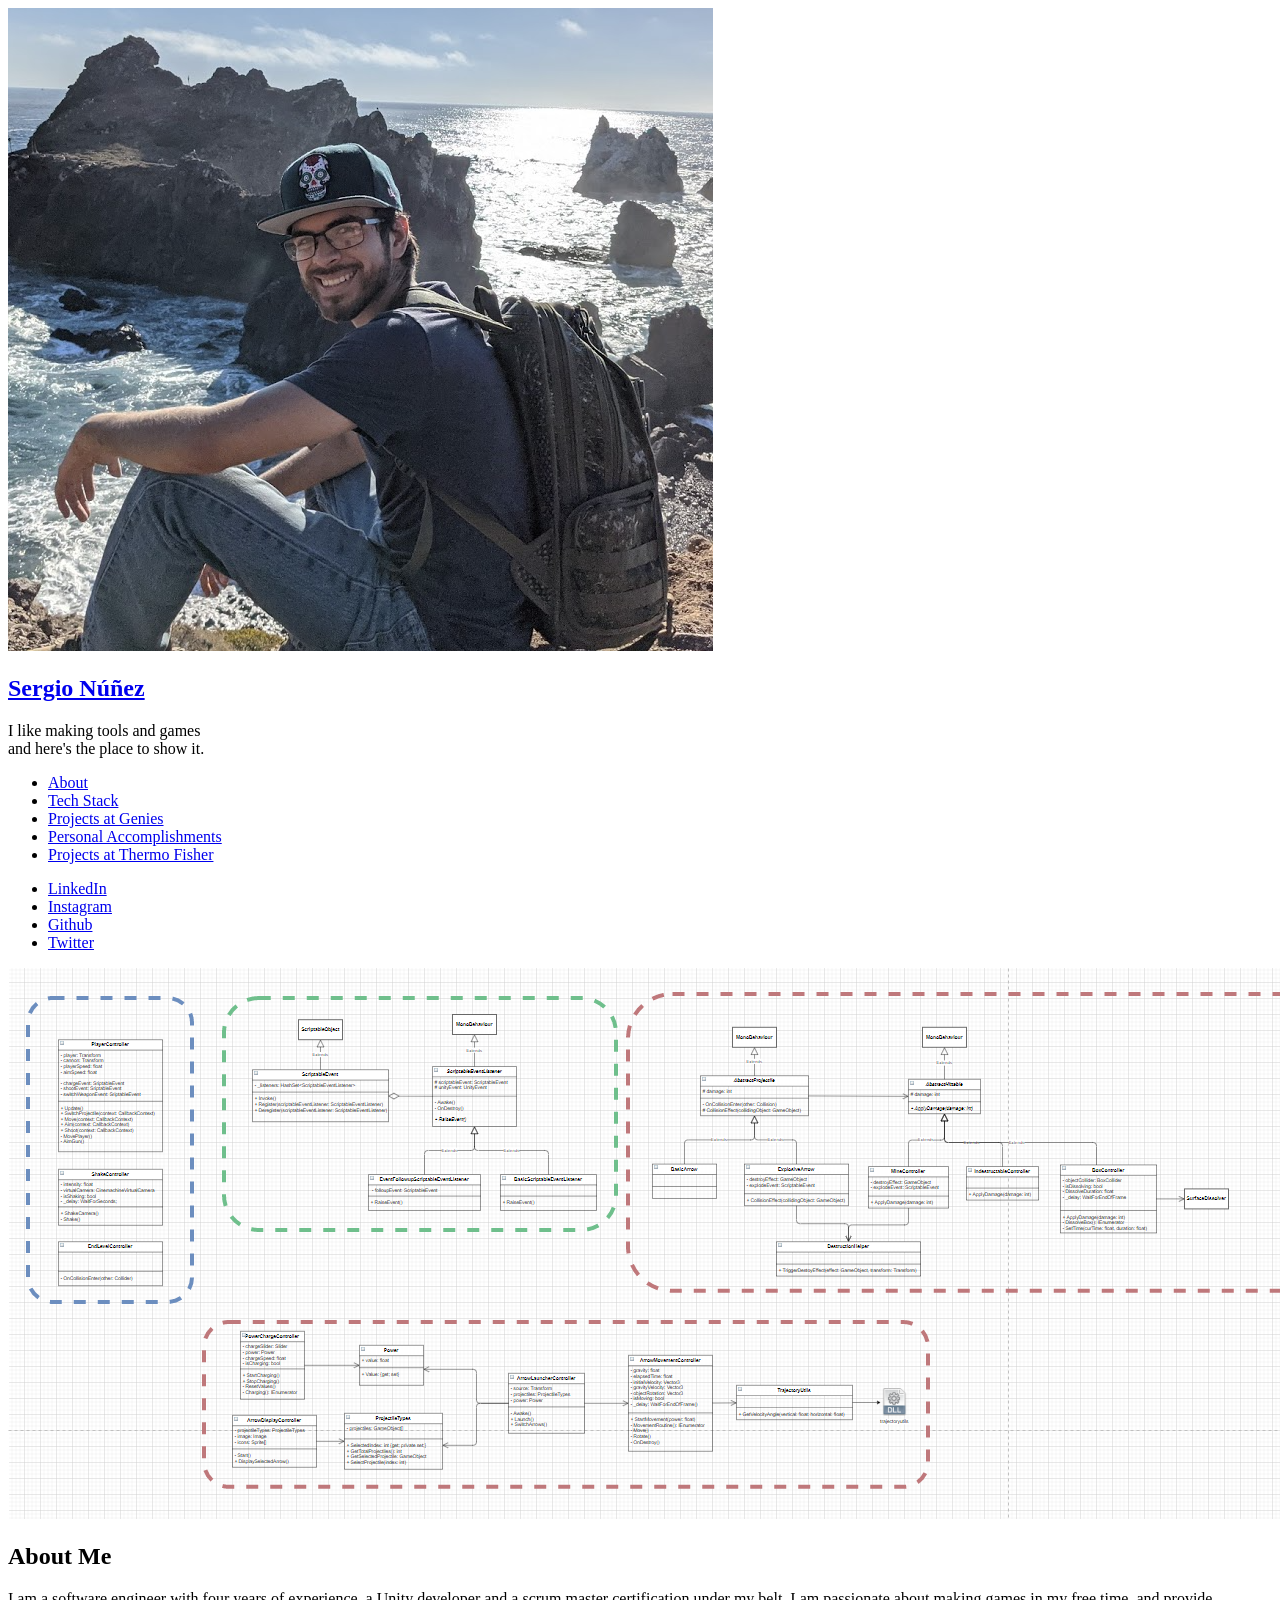
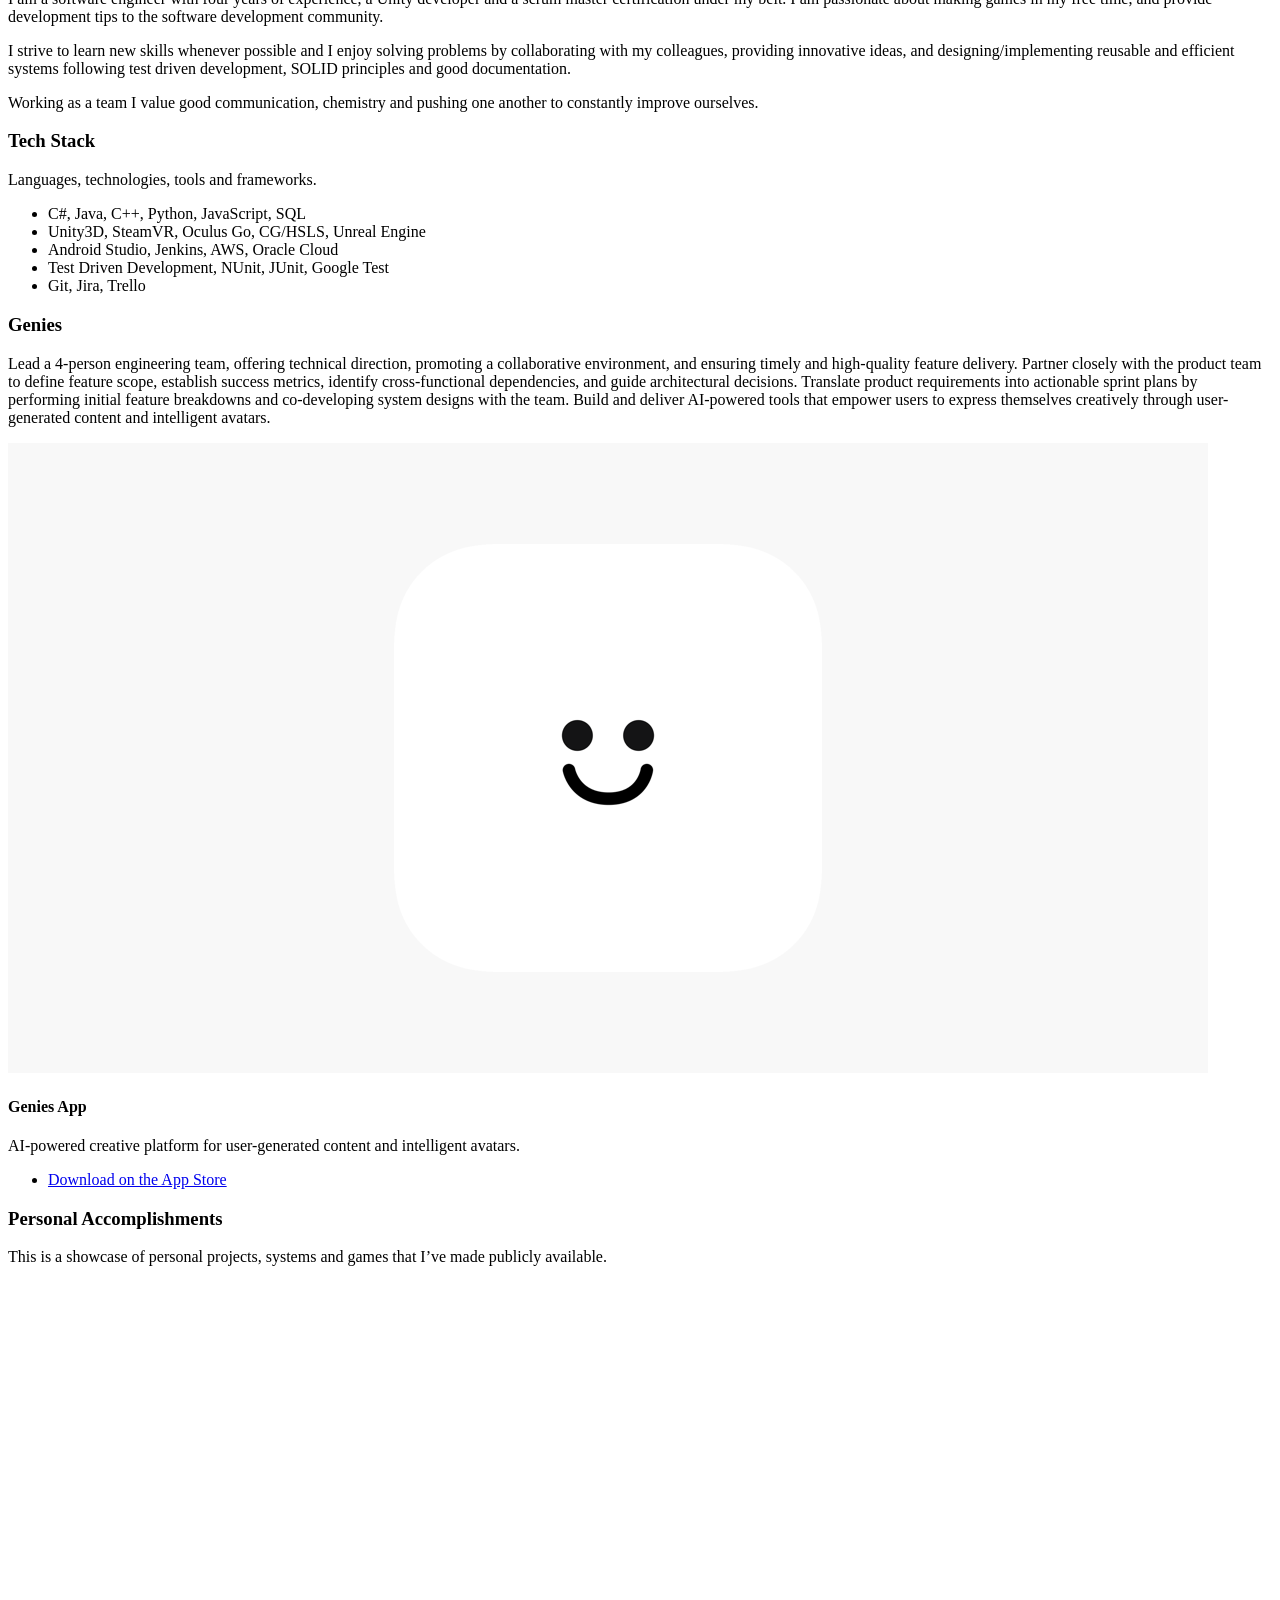
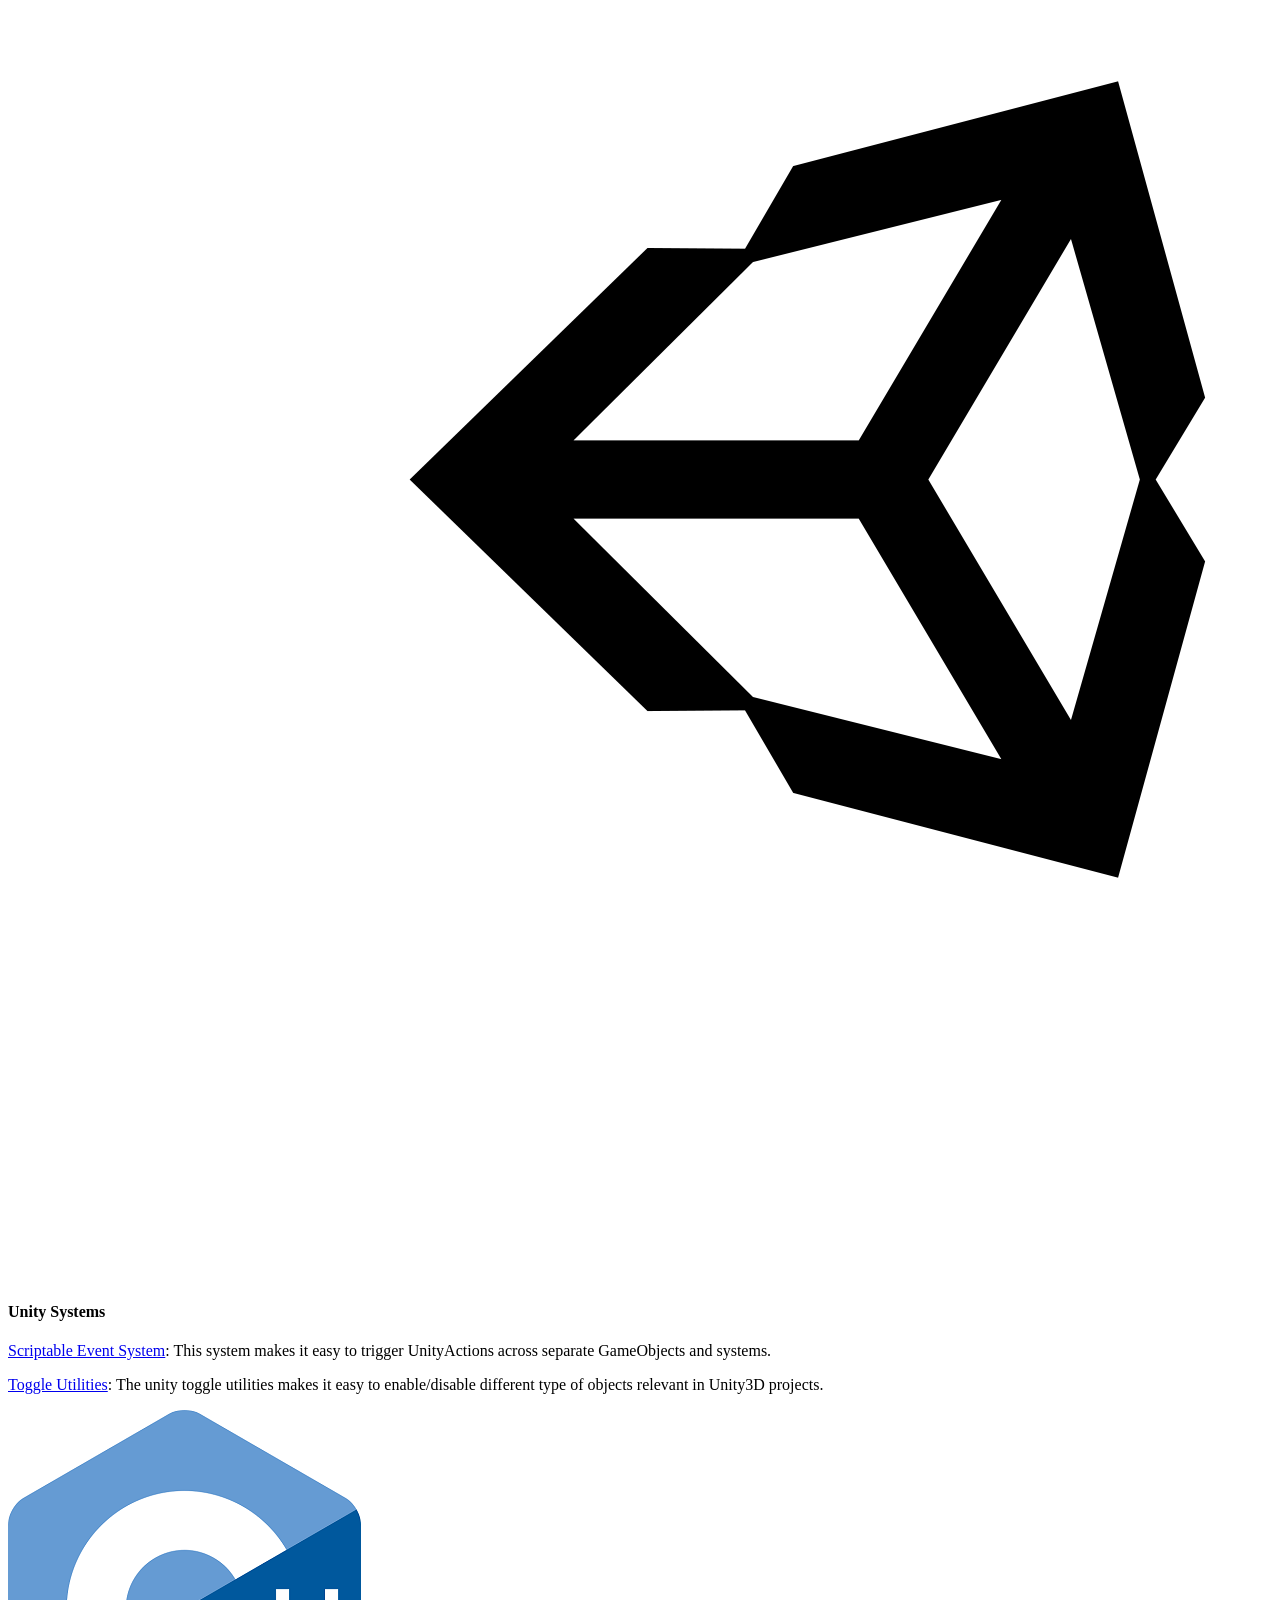
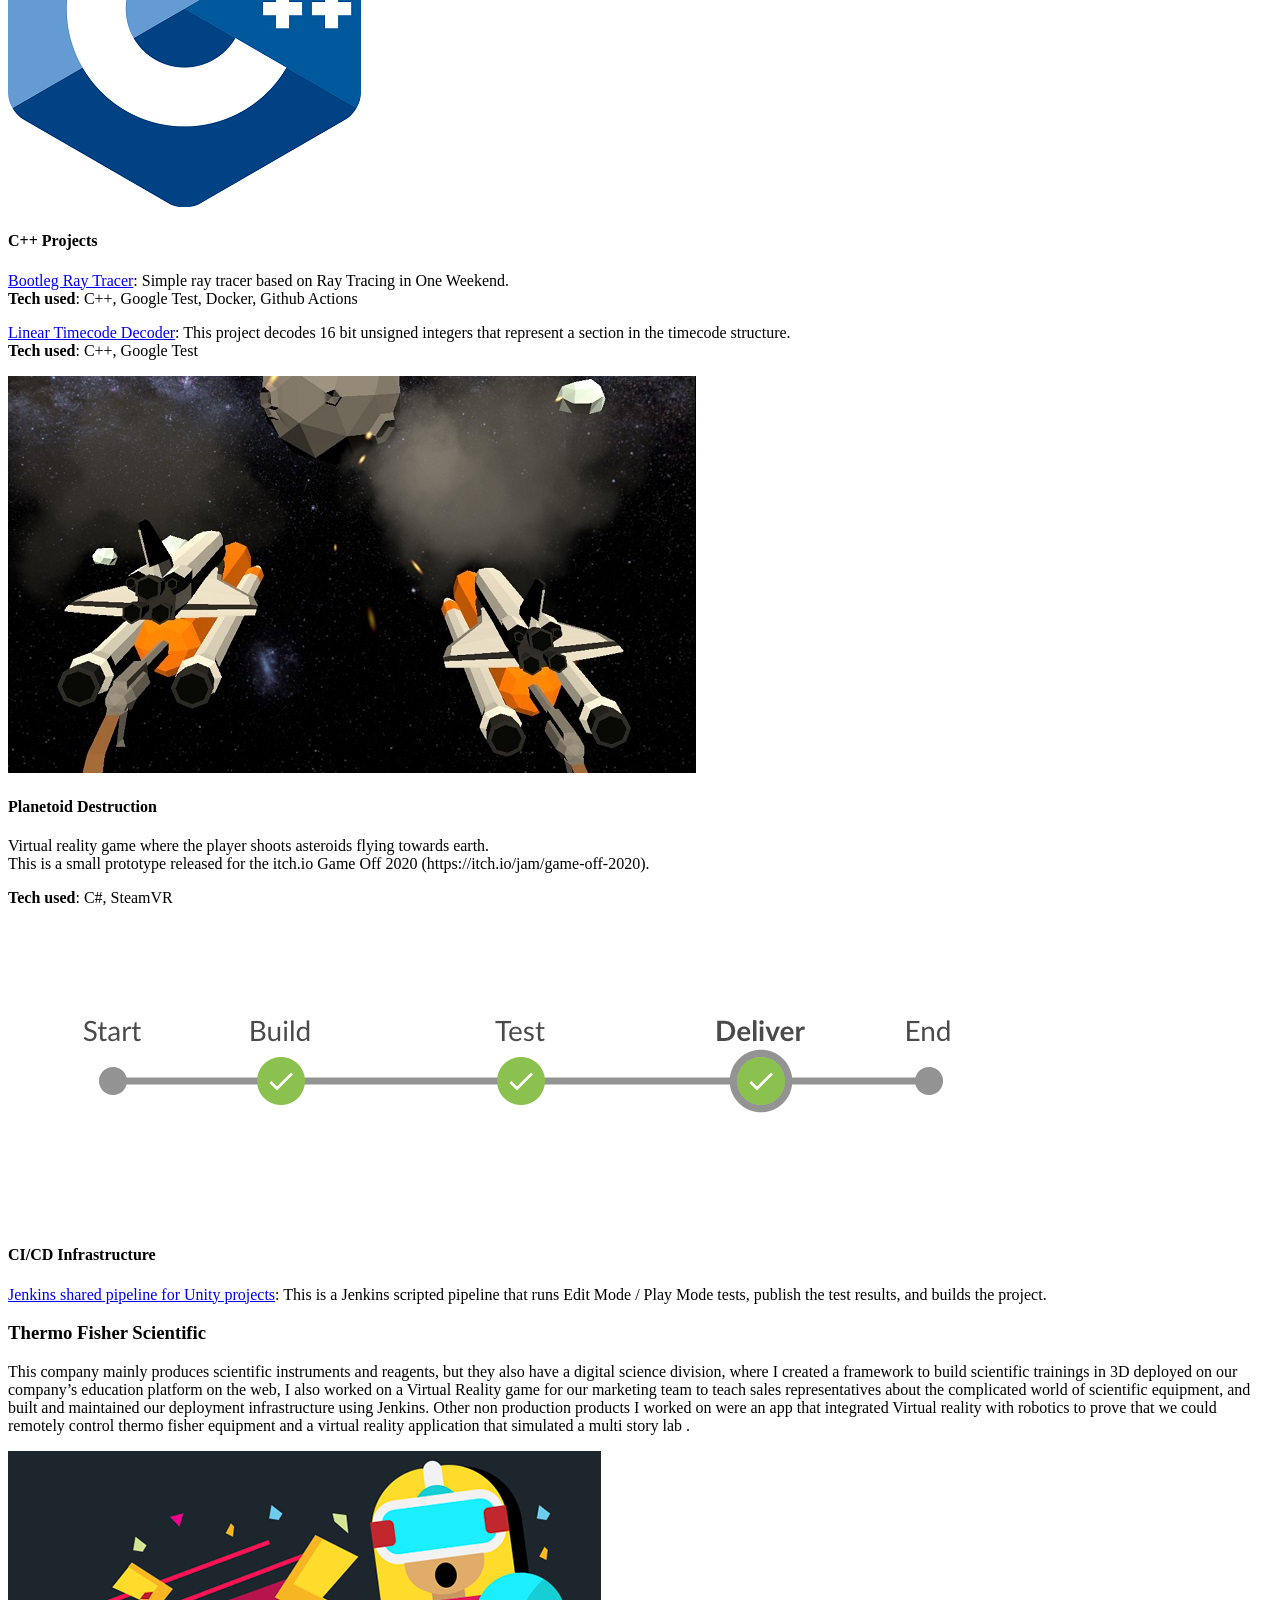
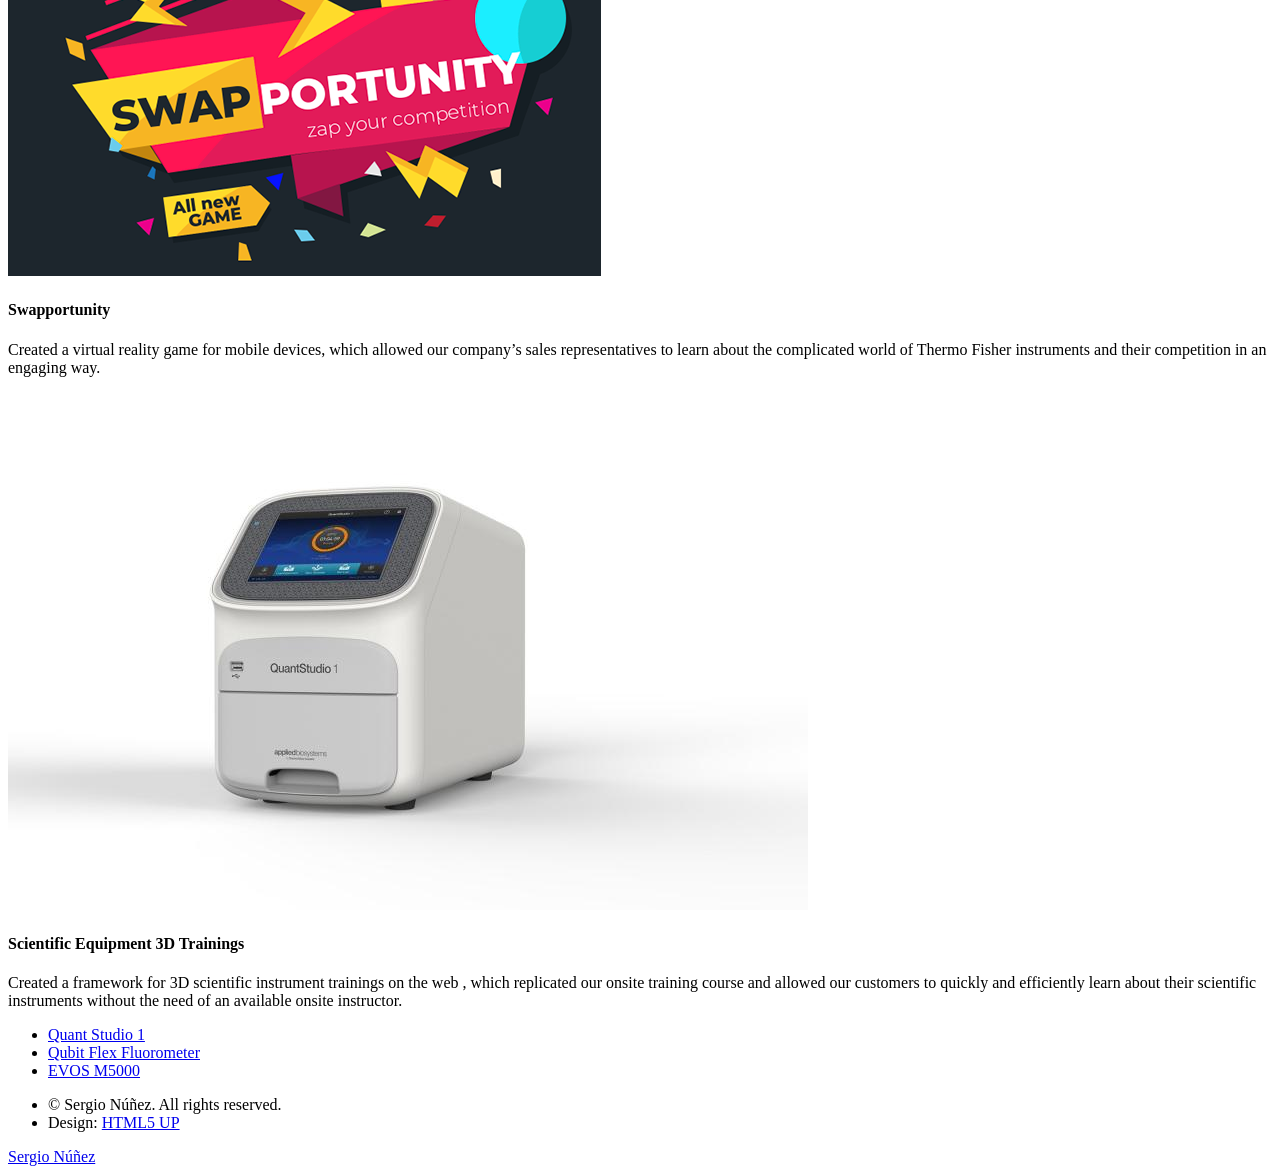
==== commit f979305f: "Add Projects at Genies section Co-Authored-By: Claude Sonnet 4.6 <noreply@anthropic.com>" ====
--- a/index.html
+++ b/index.html
@@ -27,6 +27,7 @@
 			<ul>
 				<li><a href="#one" class="active">About</a></li>
 				<li><a href="#two">Tech Stack</a></li>
+				<li><a href="#genies">Projects at Genies</a></li>
 				<li><a href="#three">Personal Accomplishments</a></li>
 				<li><a href="#four">Projects at Thermo Fisher</a></li>
 			</ul>
@@ -86,7 +87,35 @@
 				</div>
 			</section>
 
-			<!-- Three -->
+			<!-- Genies -->
+		<section id="genies">
+			<div class="container">
+				<h3>Genies</h3>
+				<p>Lead a 4-person engineering team, offering technical direction, promoting a collaborative
+					environment, and ensuring timely and high-quality feature delivery.
+					Partner closely with the product team to define feature scope, establish success metrics,
+					identify cross-functional dependencies, and guide architectural decisions.
+					Translate product requirements into actionable sprint plans by performing initial feature
+					breakdowns and co-developing system designs with the team.
+					Build and deliver AI-powered tools that empower users to express themselves creatively through
+					user-generated content and intelligent avatars.</p>
+				<div class="features">
+					<article>
+						<a href="https://apps.apple.com/us/app/genies/id6468962977" class="image"><img
+								src="images/genies_app.png" alt="Genies App" /></a>
+						<div class="inner">
+							<h4>Genies App</h4>
+							<p>AI-powered creative platform for user-generated content and intelligent avatars.</p>
+							<ul>
+								<li><a href="https://apps.apple.com/us/app/genies/id6468962977">Download on the App Store</a></li>
+							</ul>
+						</div>
+					</article>
+				</div>
+			</div>
+		</section>
+
+		<!-- Three -->
 			<section id="three">
 				<div class="container">
 					<h3>Personal Accomplishments</h3>
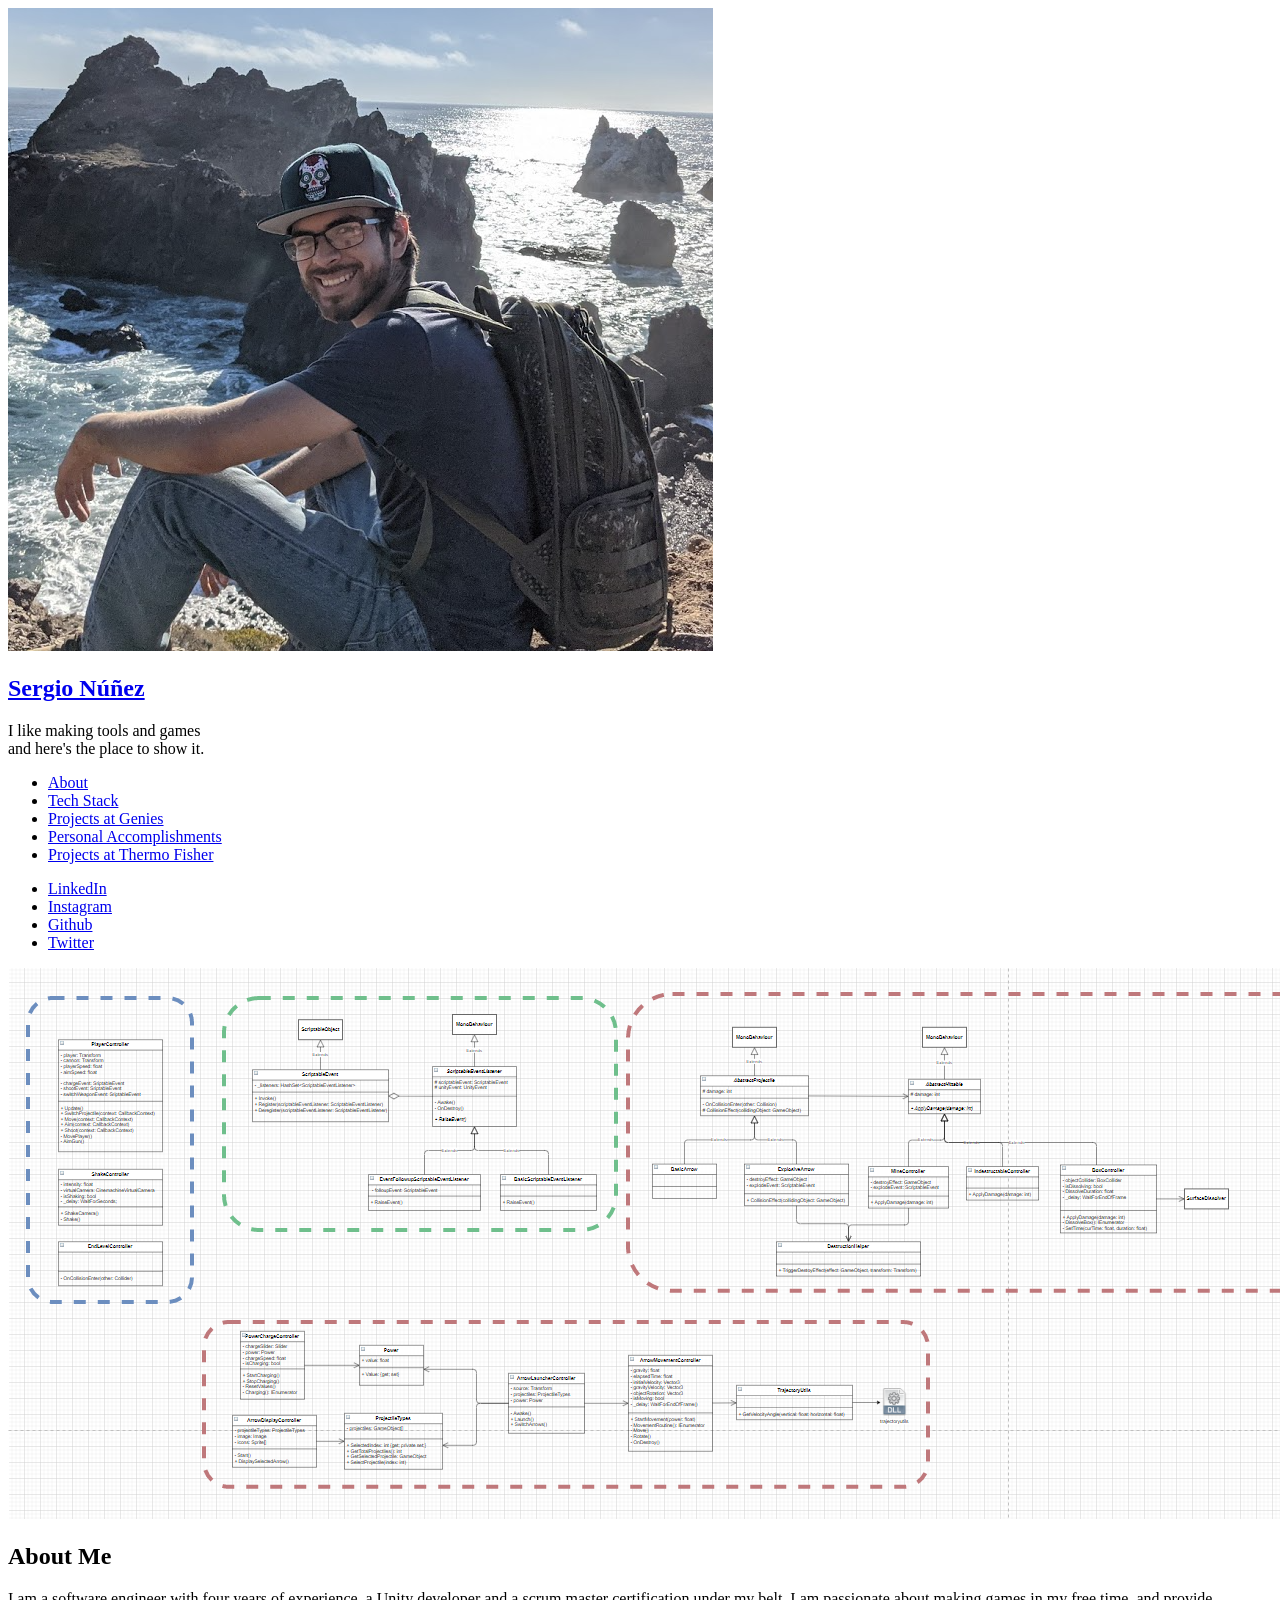
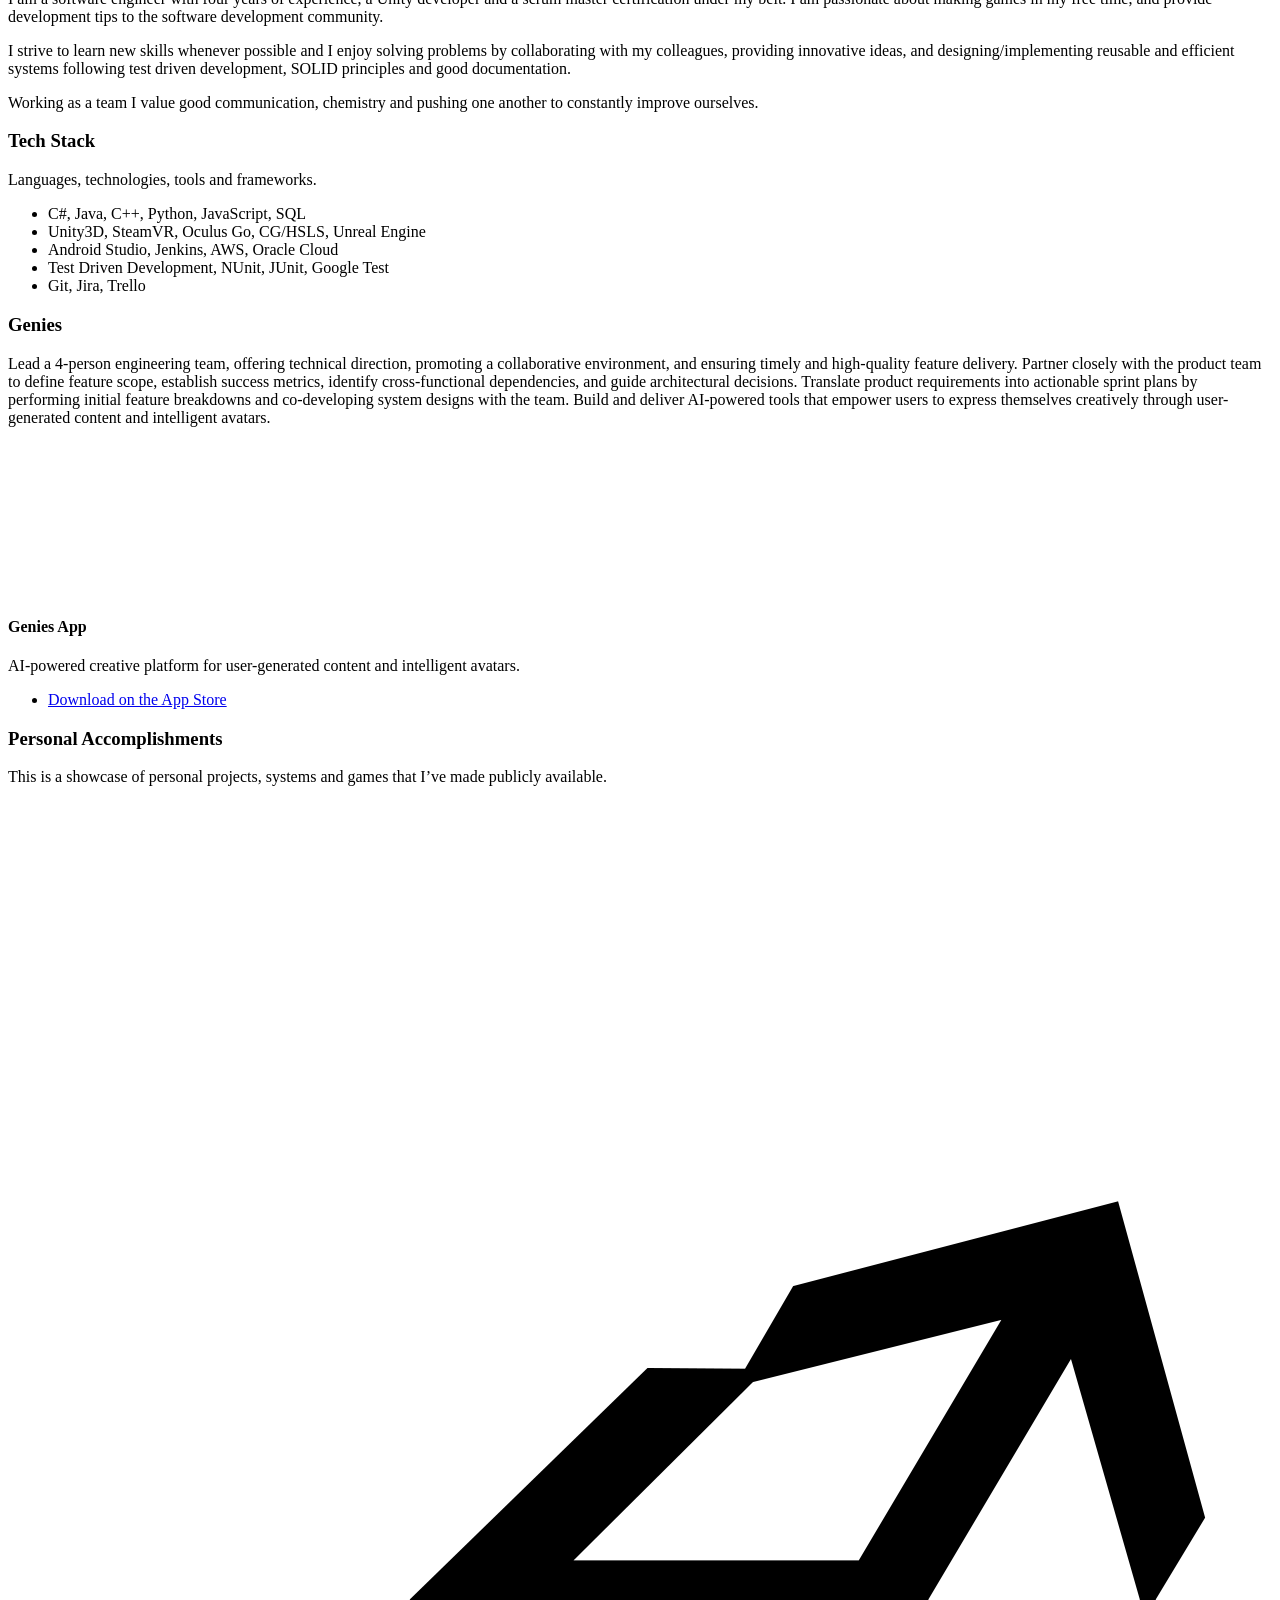
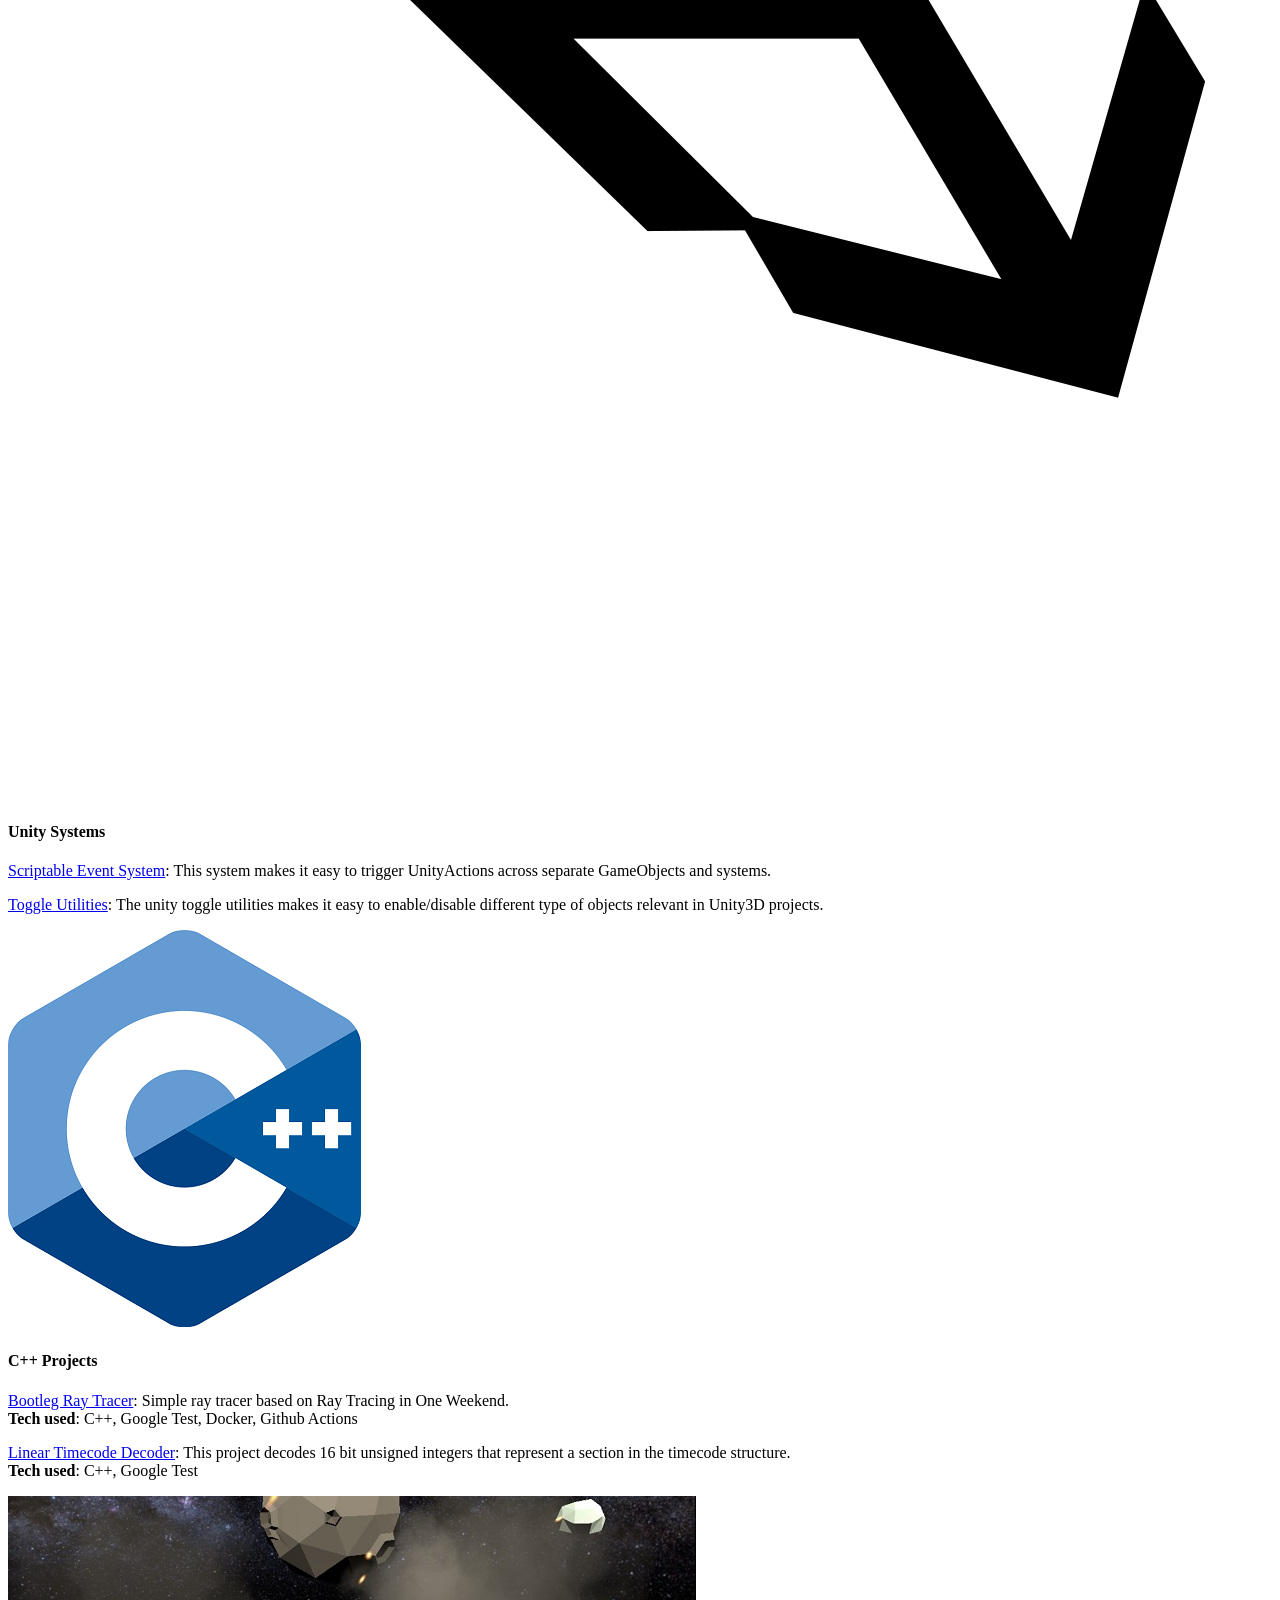
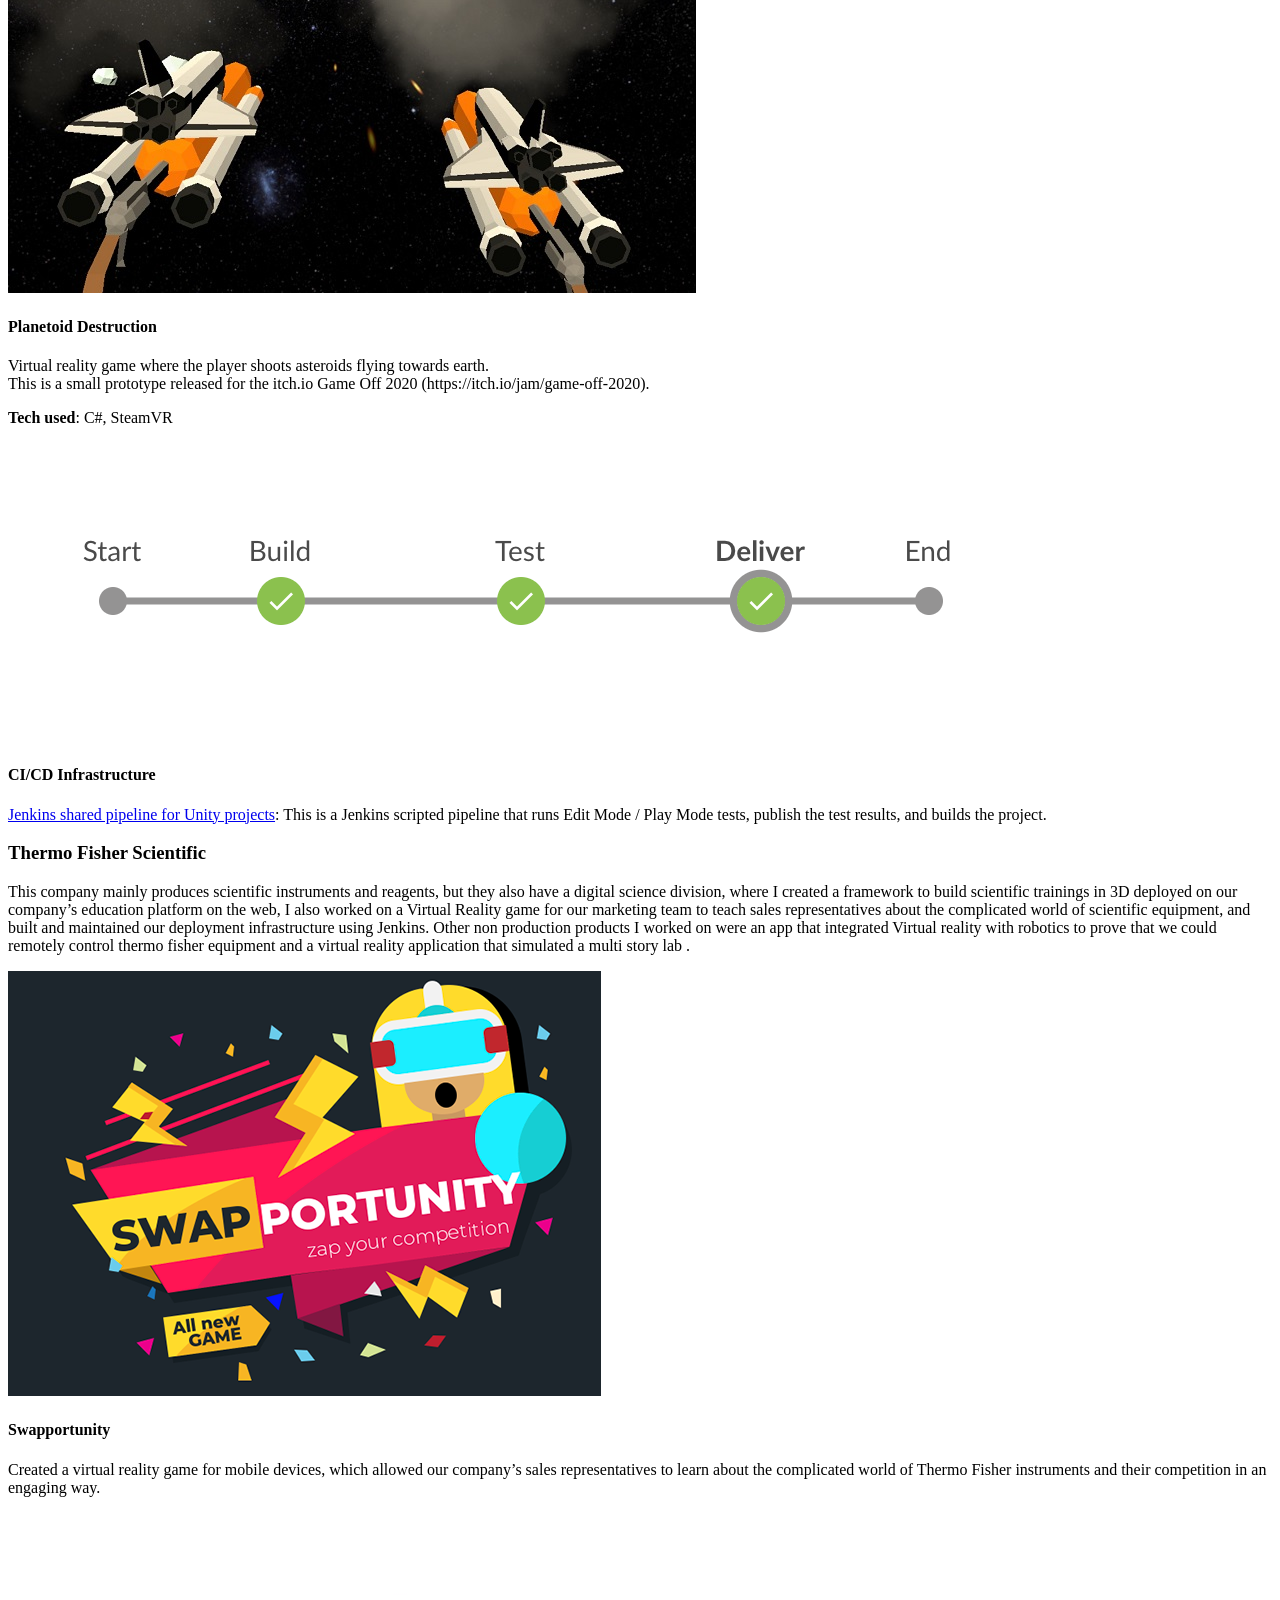
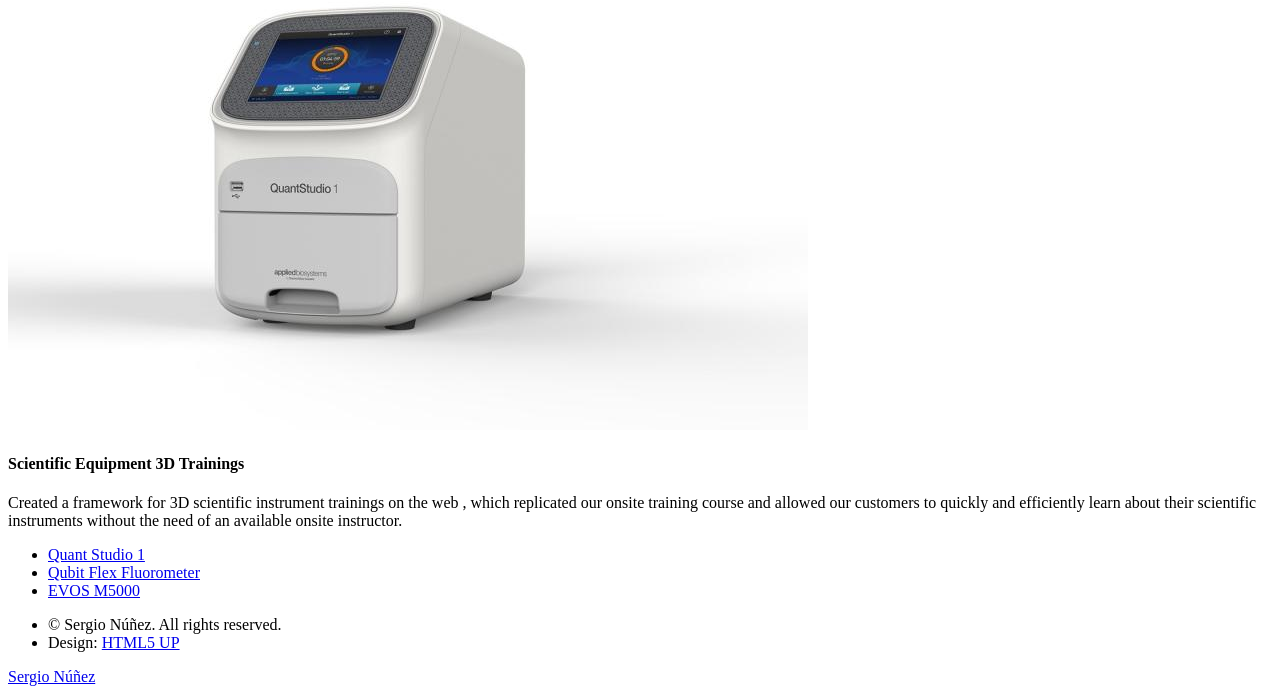
==== commit 5ccc394f: "Update the media used for the genies section" ====
--- a/index.html
+++ b/index.html
@@ -101,8 +101,11 @@
 					user-generated content and intelligent avatars.</p>
 				<div class="features">
 					<article>
-						<a href="https://apps.apple.com/us/app/genies/id6468962977" class="image"><img
-								src="images/genies_app.png" alt="Genies App" /></a>
+						<a href="https://apps.apple.com/us/app/genies/id6468962977" class="image">
+								<video autoplay loop muted playsinline>
+									<source src="images/genies_app.mp4" type="video/mp4" />
+								</video>
+							</a>
 						<div class="inner">
 							<h4>Genies App</h4>
 							<p>AI-powered creative platform for user-generated content and intelligent avatars.</p>
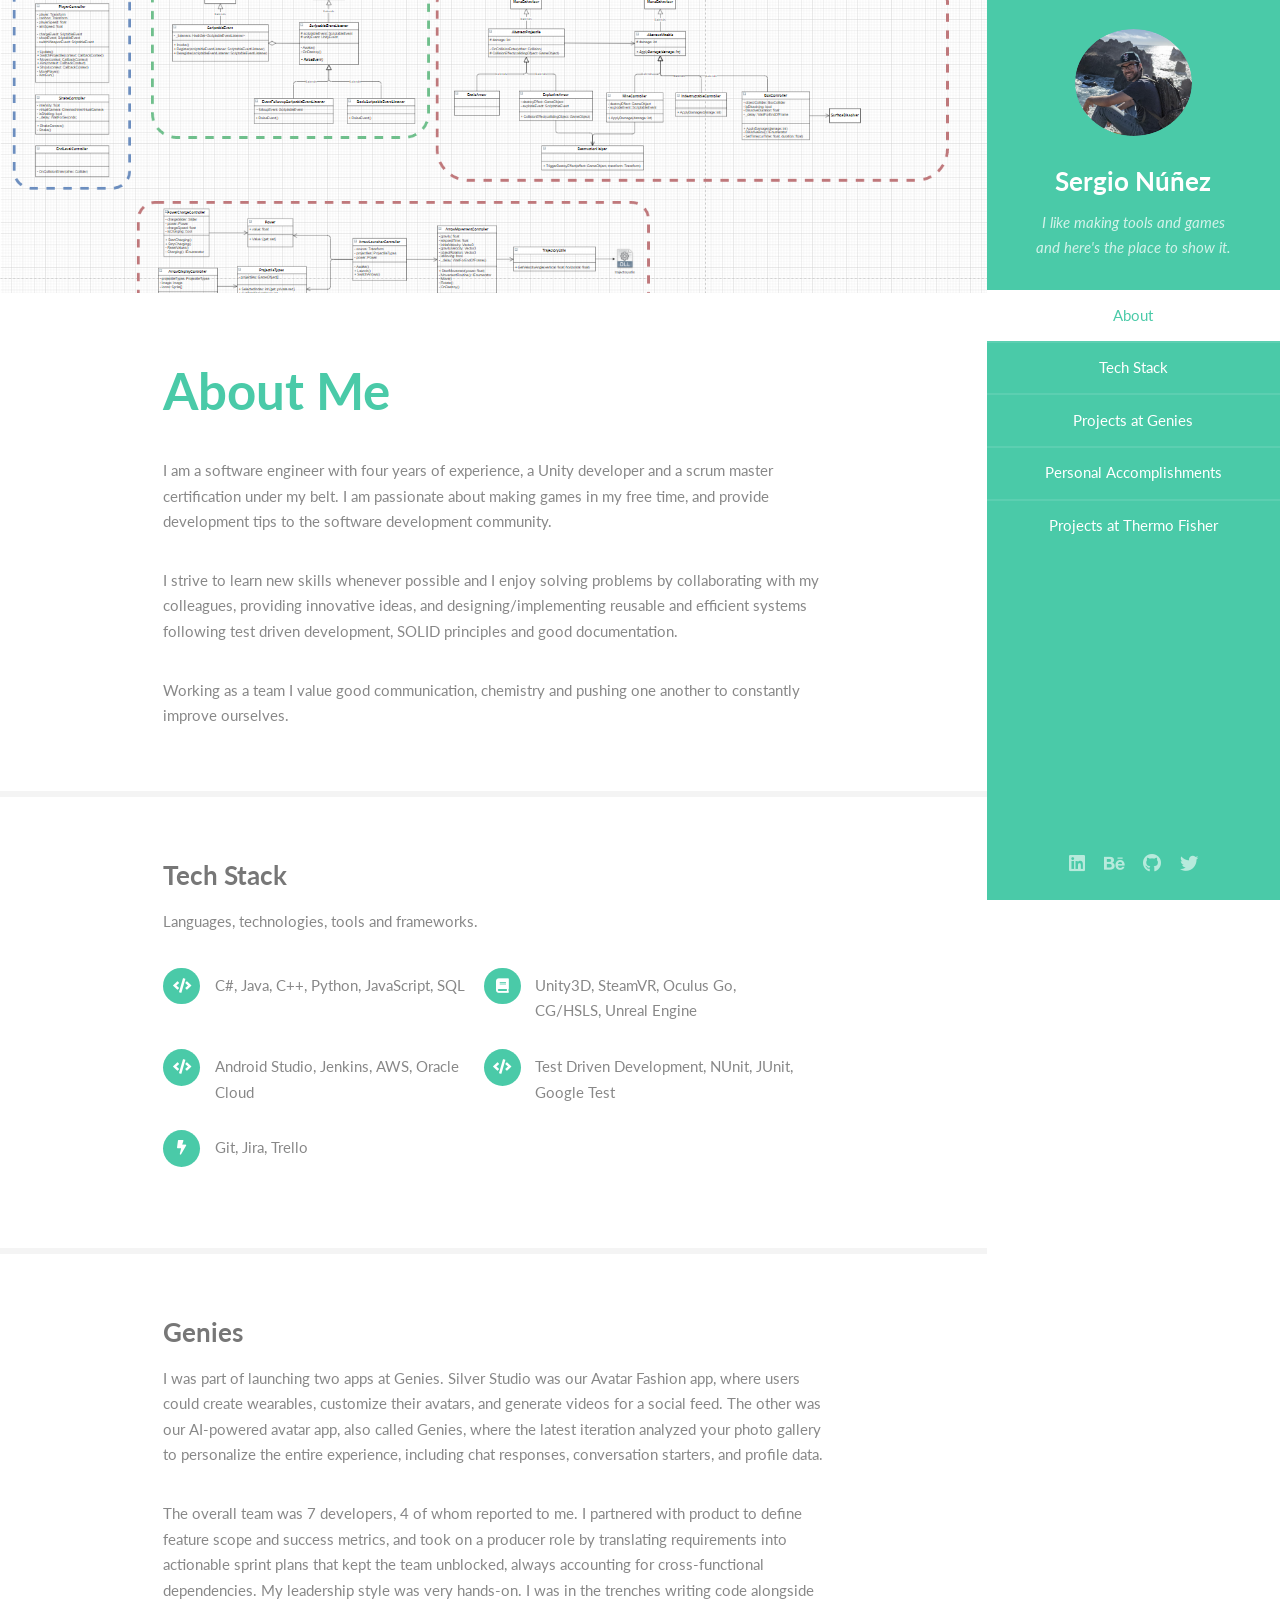
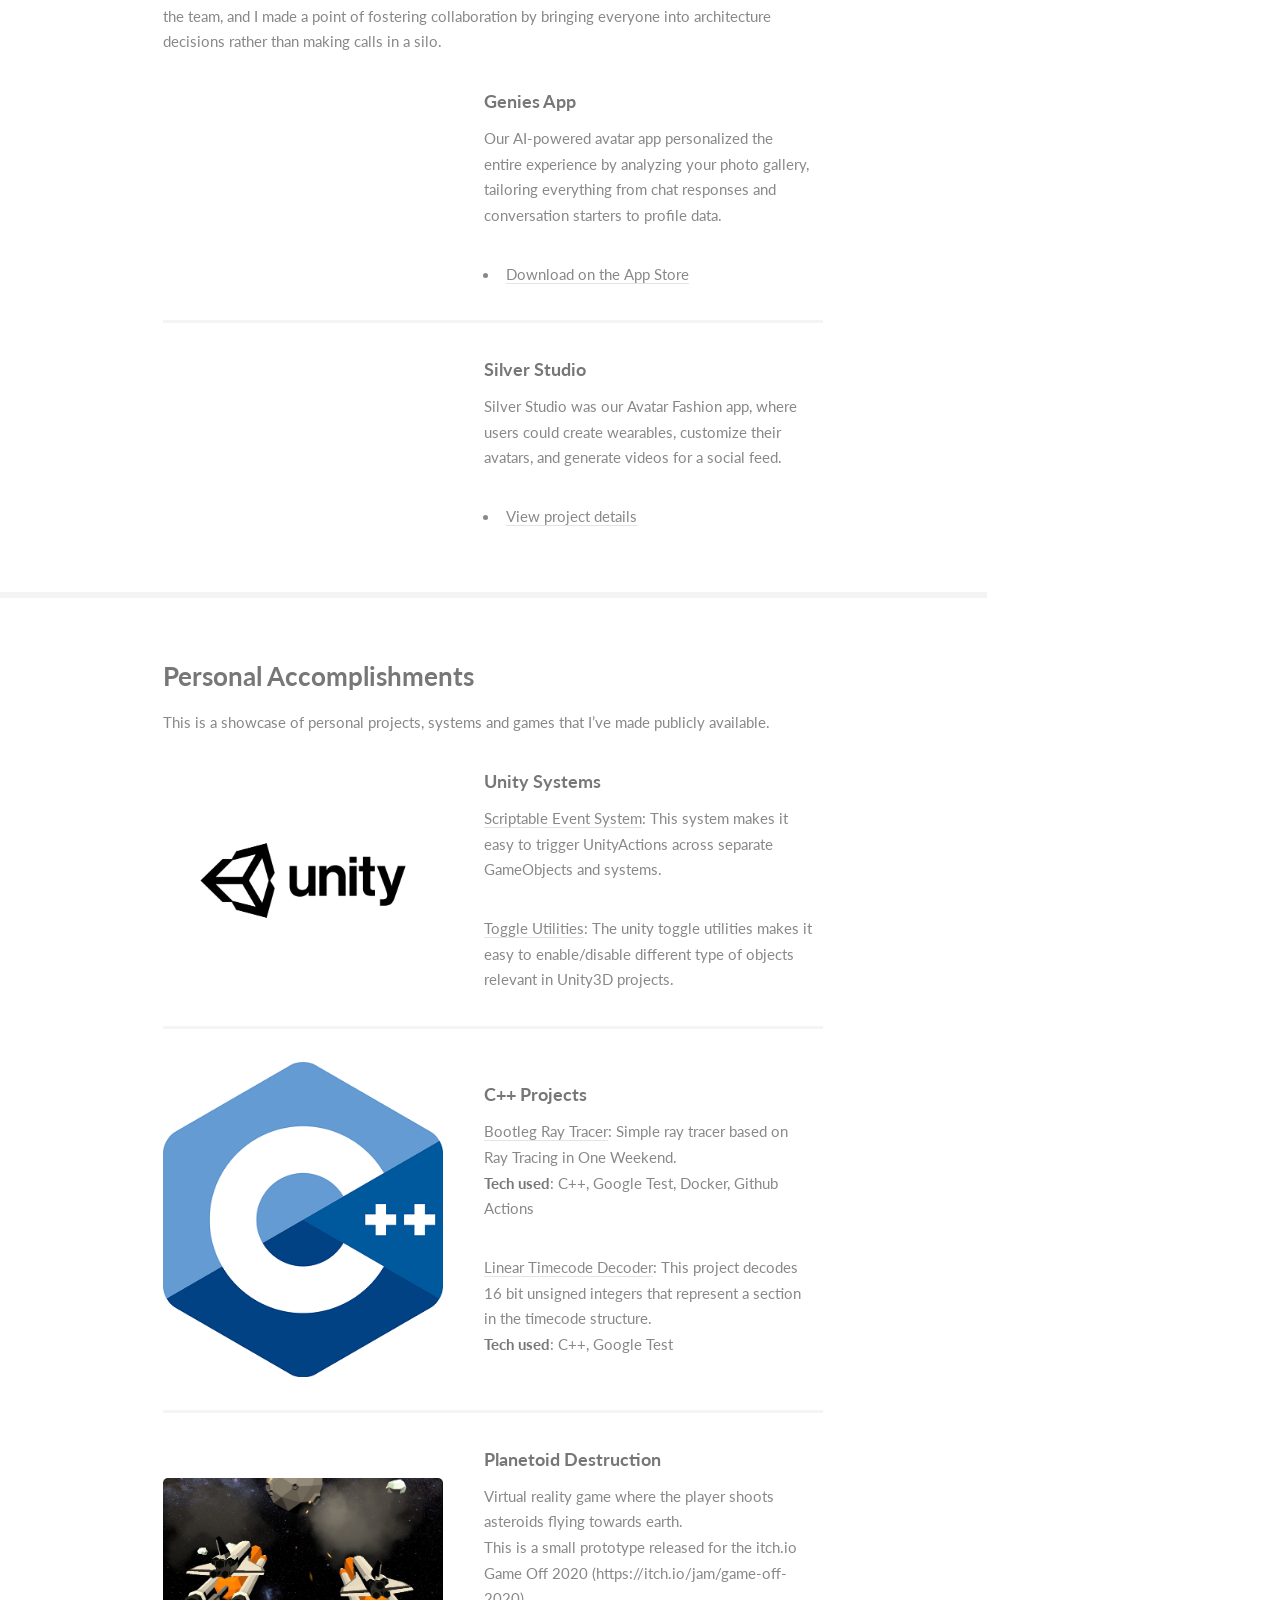
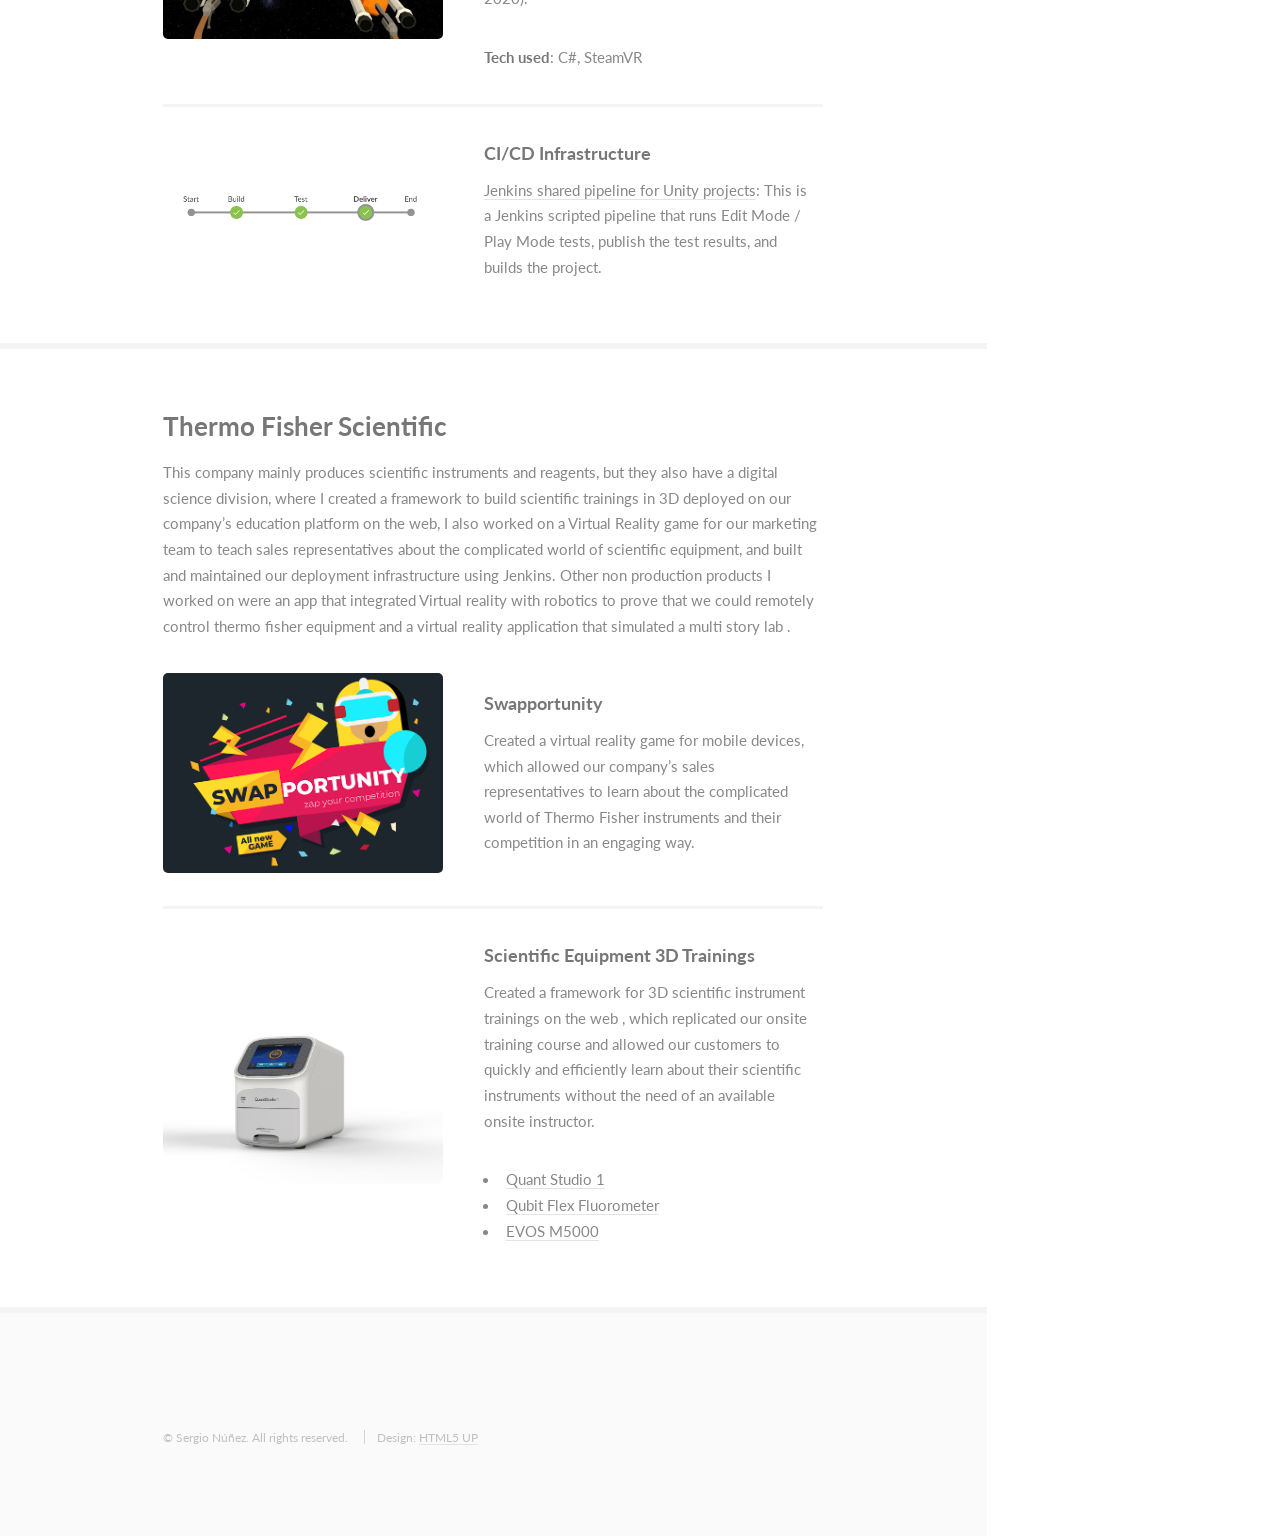
==== commit efdb6ff5: "Update description and style" ====
--- a/index.html
+++ b/index.html
@@ -91,14 +91,17 @@
 		<section id="genies">
 			<div class="container">
 				<h3>Genies</h3>
-				<p>Lead a 4-person engineering team, offering technical direction, promoting a collaborative
-					environment, and ensuring timely and high-quality feature delivery.
-					Partner closely with the product team to define feature scope, establish success metrics,
-					identify cross-functional dependencies, and guide architectural decisions.
-					Translate product requirements into actionable sprint plans by performing initial feature
-					breakdowns and co-developing system designs with the team.
-					Build and deliver AI-powered tools that empower users to express themselves creatively through
-					user-generated content and intelligent avatars.</p>
+				<p>I was part of launching two apps at Genies. Silver Studio was our Avatar Fashion app, where users
+					could create wearables, customize their avatars, and generate videos for a social feed. The other
+					was our AI-powered avatar app, also called Genies, where the latest iteration analyzed your photo
+					gallery to personalize the entire experience, including chat responses, conversation starters, and
+					profile data.</p>
+				<p>The overall team was 7 developers, 4 of whom reported to me. I partnered with product to define
+					feature scope and success metrics, and took on a producer role by translating requirements into
+					actionable sprint plans that kept the team unblocked, always accounting for cross-functional
+					dependencies. My leadership style was very hands-on. I was in the trenches writing code alongside
+					the team, and I made a point of fostering collaboration by bringing everyone into architecture
+					decisions rather than making calls in a silo.</p>
 				<div class="features">
 					<article>
 						<a href="https://apps.apple.com/us/app/genies/id6468962977" class="image">
@@ -108,9 +111,23 @@
 							</a>
 						<div class="inner">
 							<h4>Genies App</h4>
-							<p>AI-powered creative platform for user-generated content and intelligent avatars.</p>
+							<p>Our AI-powered avatar app personalized the entire experience by analyzing your photo gallery, tailoring everything from chat responses and conversation starters to profile data.</p>
 							<ul>
 								<li><a href="https://apps.apple.com/us/app/genies/id6468962977">Download on the App Store</a></li>
+							</ul>
+						</div>
+					</article>
+					<article>
+						<a href="projects/silver-studio.html" class="image">
+								<video autoplay loop muted playsinline preload="metadata">
+									<source src="images/silver_studio/silver_studio_feeds.mp4" type="video/mp4" />
+								</video>
+							</a>
+						<div class="inner">
+							<h4>Silver Studio</h4>
+							<p>Silver Studio was our Avatar Fashion app, where users could create wearables, customize their avatars, and generate videos for a social feed.</p>
+							<ul>
+								<li><a href="projects/silver-studio.html">View project details</a></li>
 							</ul>
 						</div>
 					</article>
--- a/assets/css/main.css
+++ b/assets/css/main.css
@@ -3313,4 +3313,31 @@
 				padding: 0;
 			}
 
-	}+	}
+
+/* Media grid (project detail pages) */
+
+	.media-grid {
+		display: grid;
+		grid-template-columns: repeat(auto-fit, minmax(220px, 1fr));
+		gap: 1em;
+		margin: 1.5em 0 2.25em 0;
+		align-items: start;
+	}
+
+		.media-grid video {
+			width: 100%;
+			height: auto;
+			border-radius: 4px;
+			display: block;
+		}
+
+		.media-grid img {
+			max-width: 100%;
+			max-height: 600px;
+			width: auto;
+			height: auto;
+			margin: 0 auto;
+			border-radius: 4px;
+			display: block;
+		}
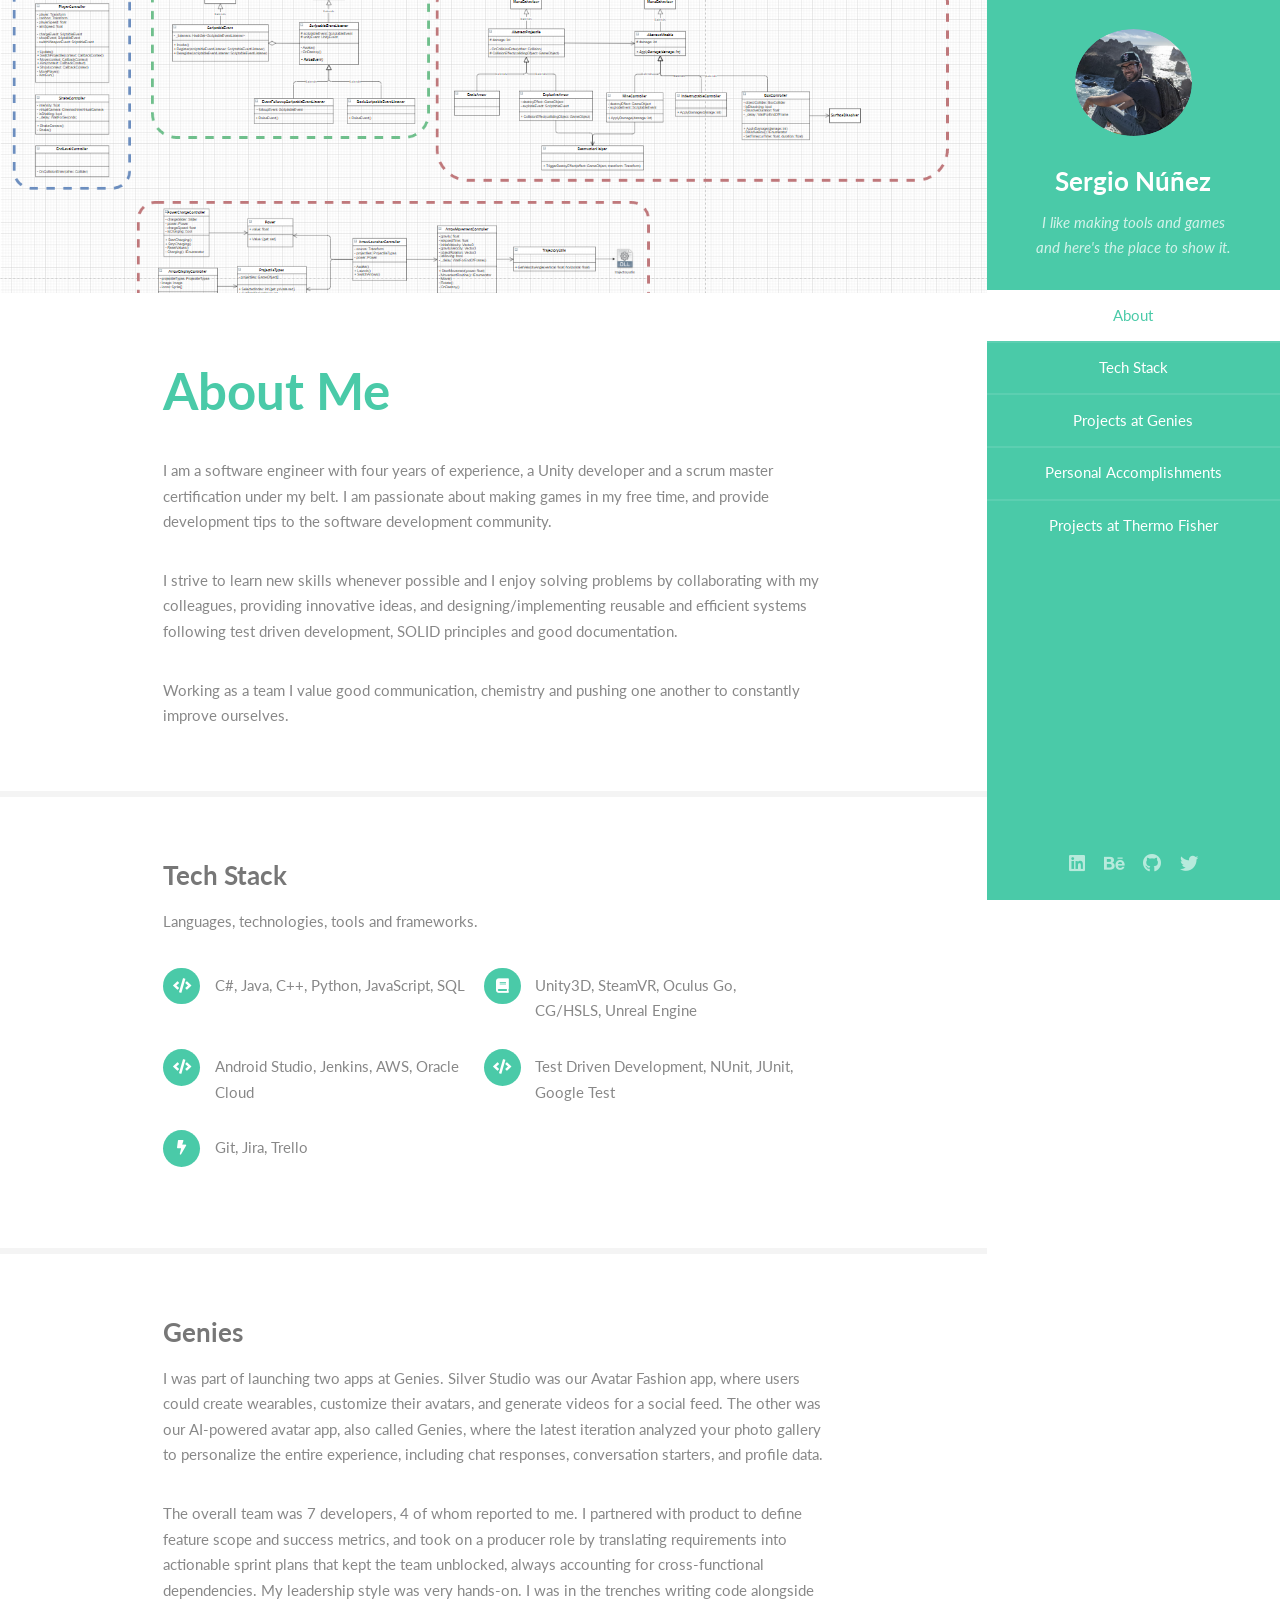
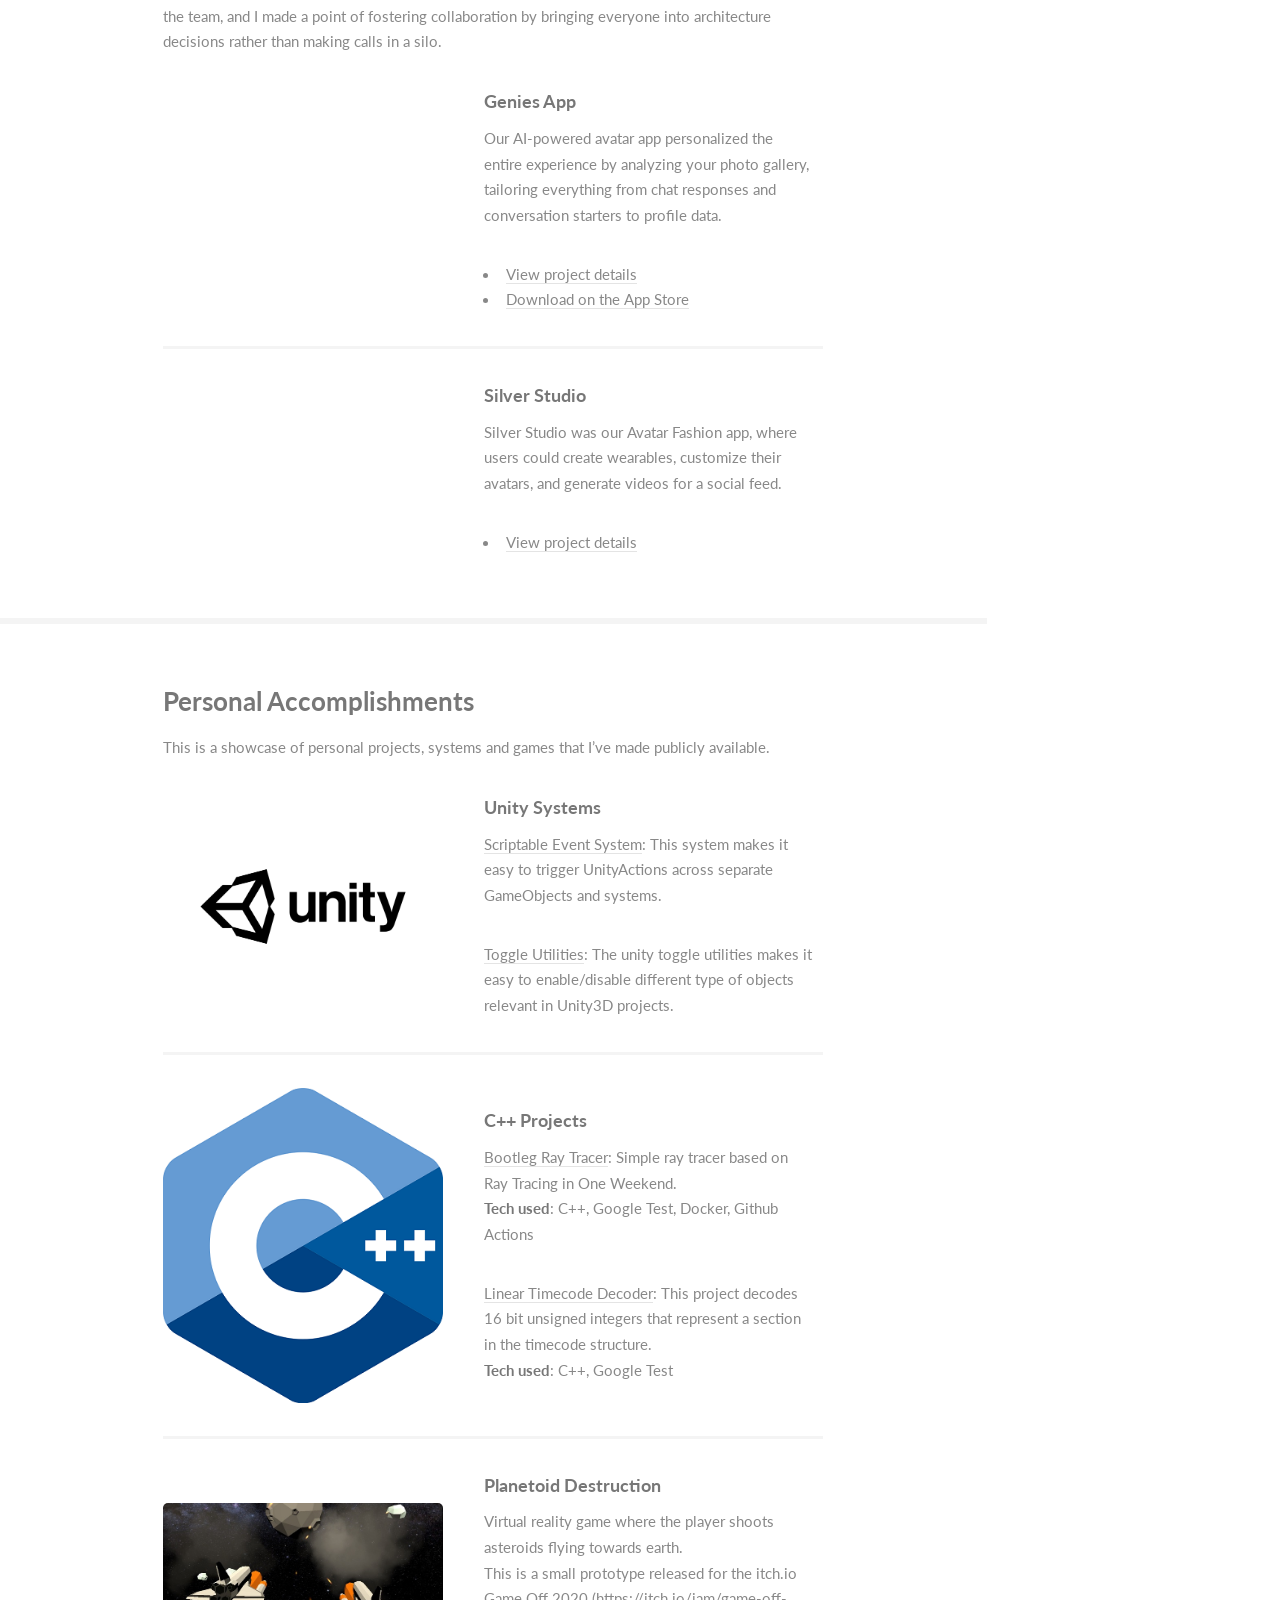
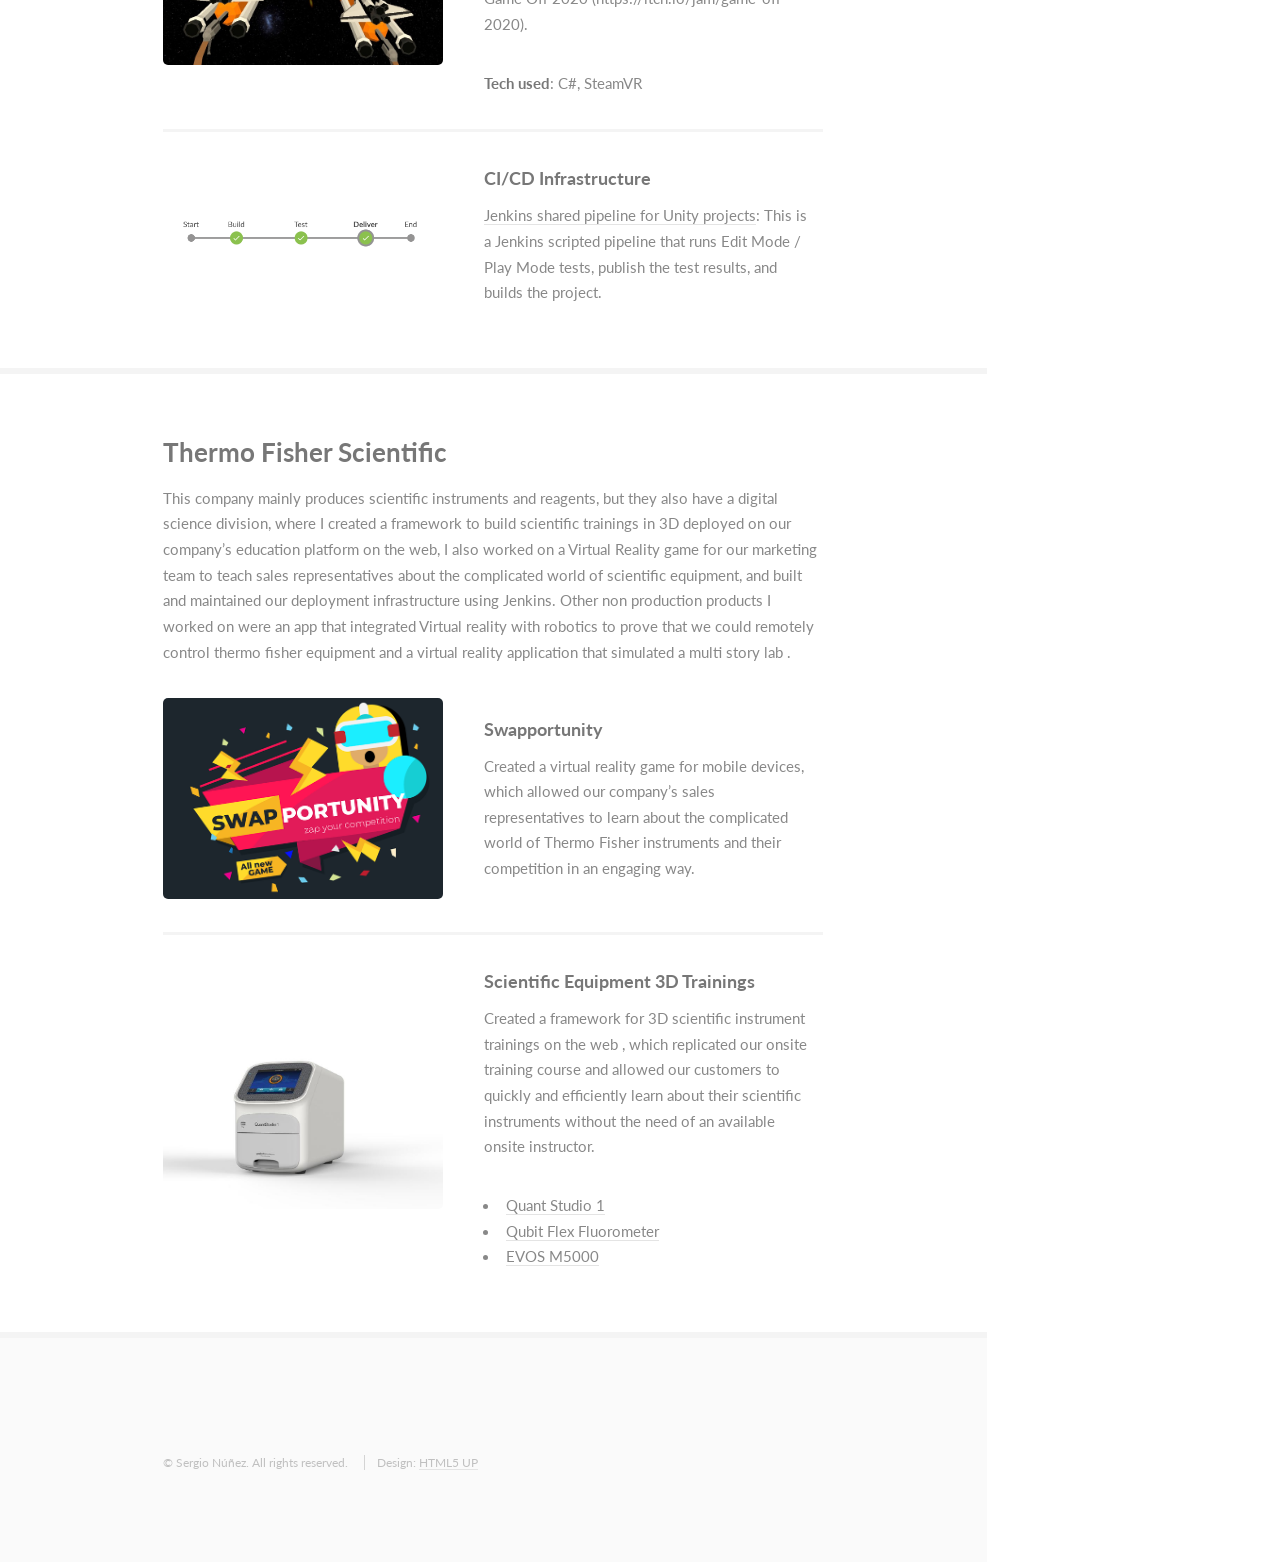
==== commit 4b8904b7: "Add the personality ai and genies party section" ====
--- a/index.html
+++ b/index.html
@@ -104,7 +104,7 @@
 					decisions rather than making calls in a silo.</p>
 				<div class="features">
 					<article>
-						<a href="https://apps.apple.com/us/app/genies/id6468962977" class="image">
+						<a href="projects/genies-app.html" class="image">
 								<video autoplay loop muted playsinline>
 									<source src="images/genies_app.mp4" type="video/mp4" />
 								</video>
@@ -113,6 +113,7 @@
 							<h4>Genies App</h4>
 							<p>Our AI-powered avatar app personalized the entire experience by analyzing your photo gallery, tailoring everything from chat responses and conversation starters to profile data.</p>
 							<ul>
+								<li><a href="projects/genies-app.html">View project details</a></li>
 								<li><a href="https://apps.apple.com/us/app/genies/id6468962977">Download on the App Store</a></li>
 							</ul>
 						</div>
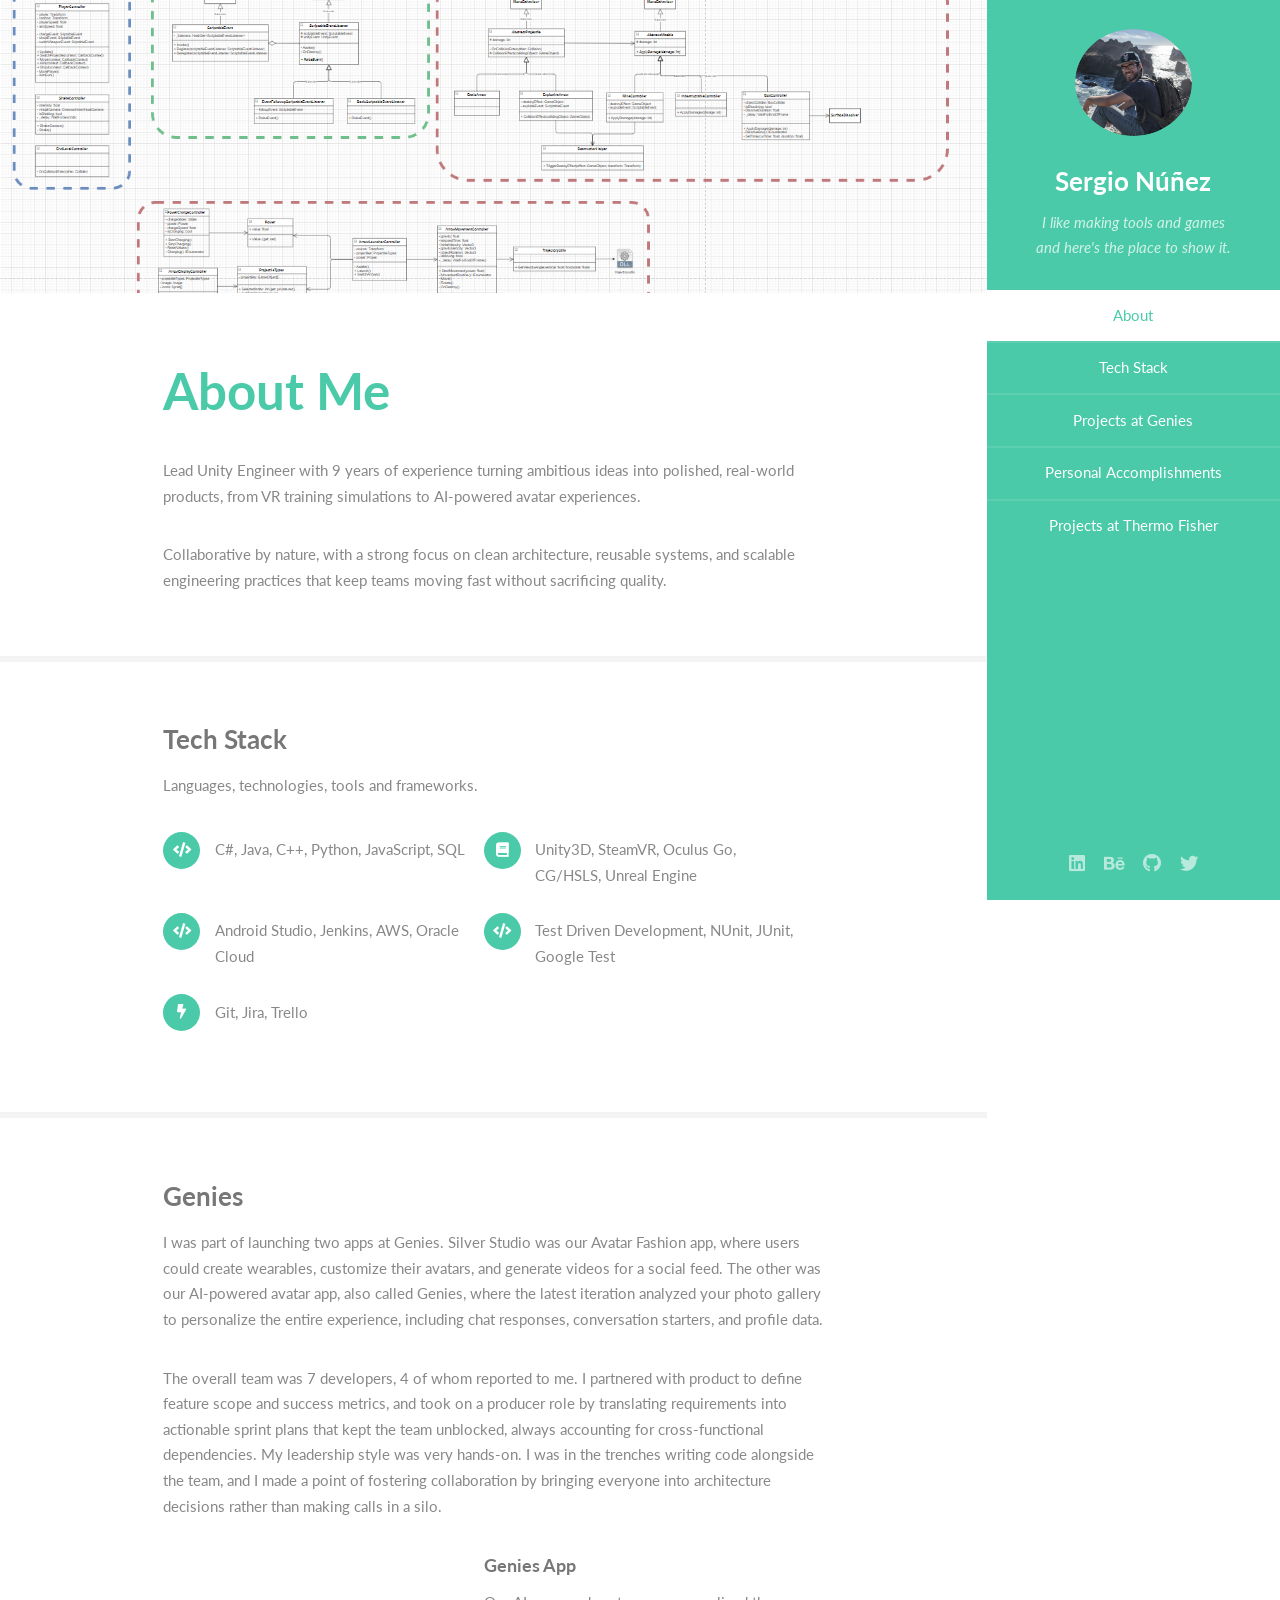
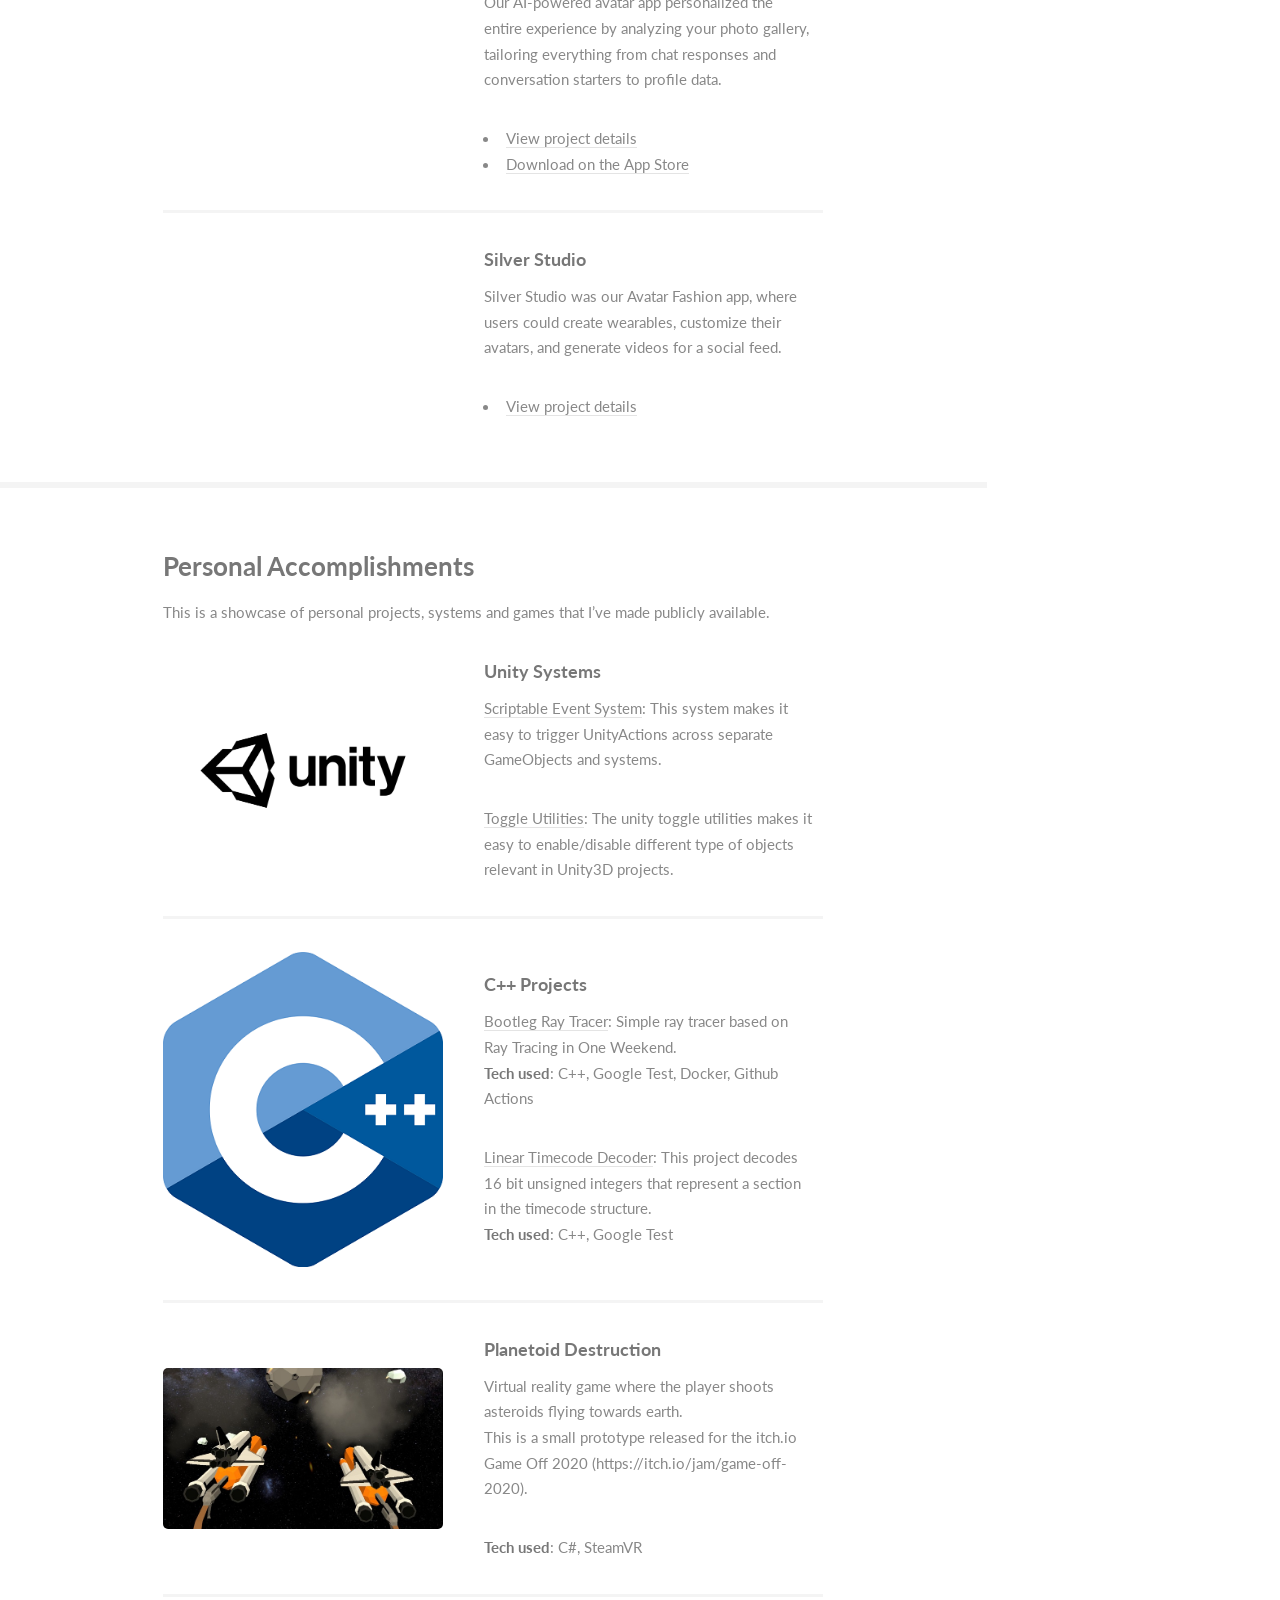
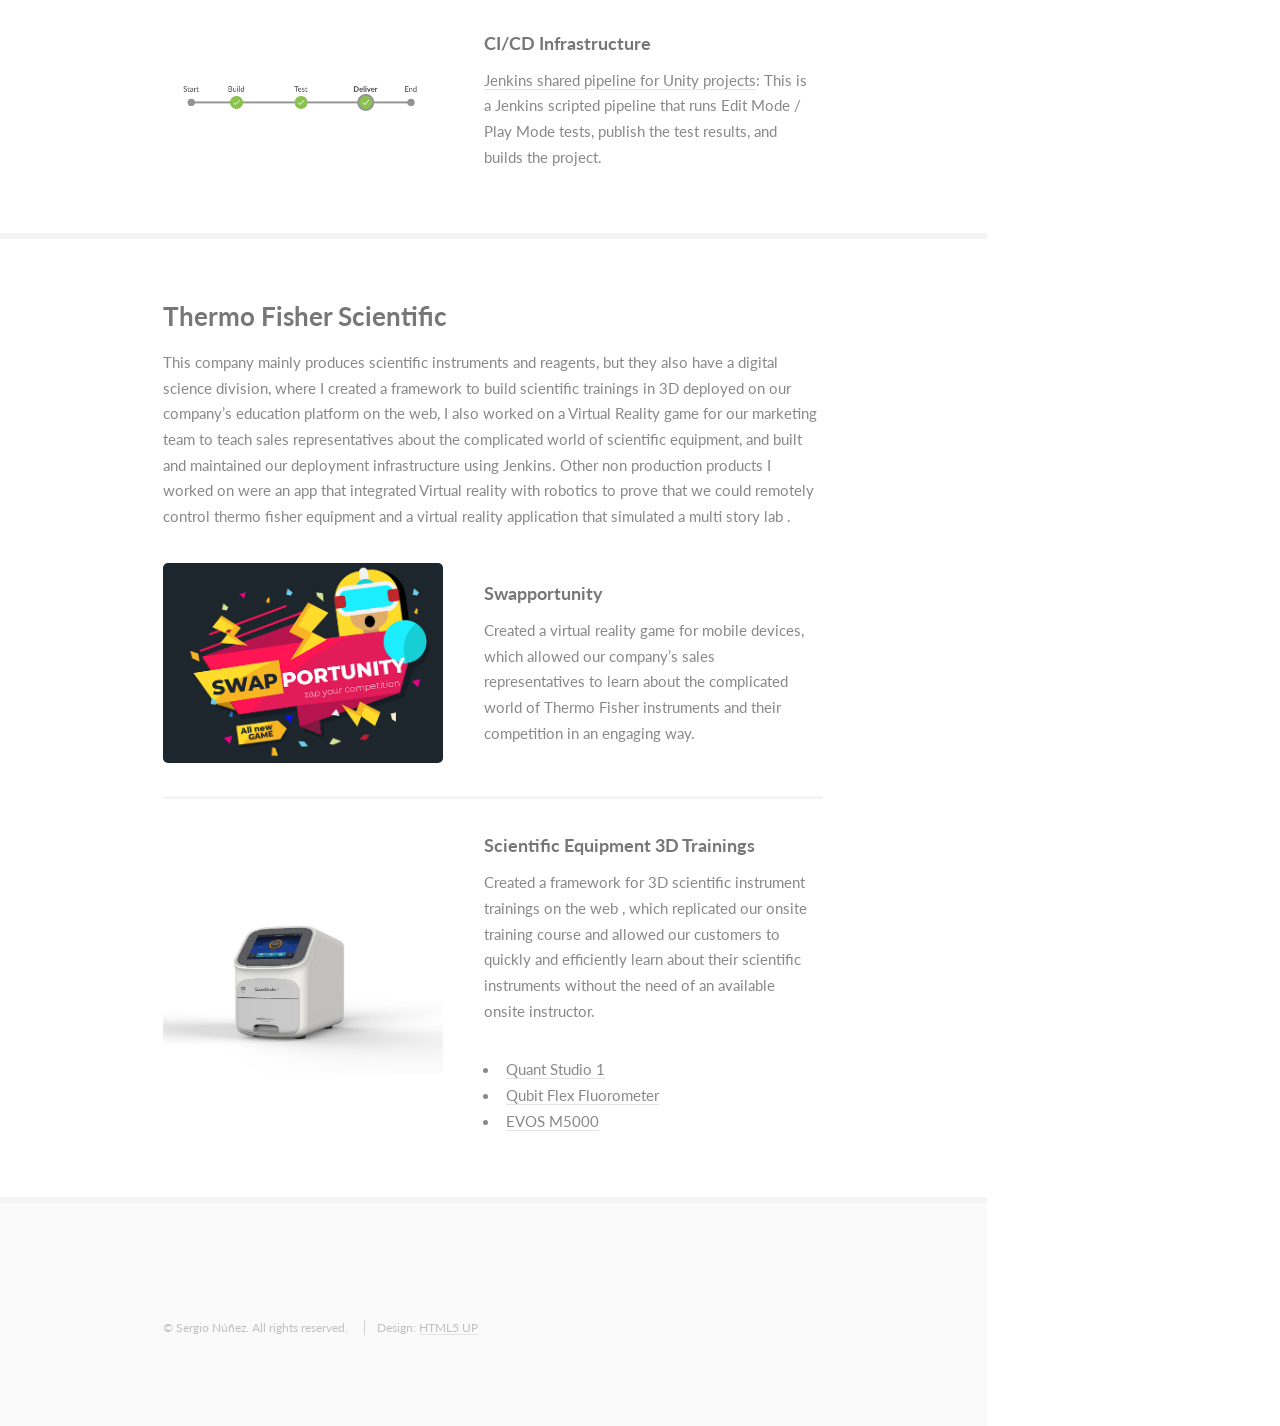
==== commit 0ae504fe: "Update intro" ====
--- a/index.html
+++ b/index.html
@@ -61,14 +61,10 @@
 					<header class="major">
 						<h2>About Me</h2>
 					</header>
-					<p>I am a software engineer with four years of experience, a Unity developer and a scrum master
-						certification under my belt. I am passionate about making games in my free time, and provide
-						development tips to the software development community.</p>
-					<p>I strive to learn new skills whenever possible and I enjoy solving problems by collaborating with
-						my colleagues, providing innovative ideas, and designing/implementing reusable and efficient
-						systems following test driven development, SOLID principles and good documentation.</p>
-					<p>Working as a team I value good communication, chemistry and pushing one another to constantly
-						improve ourselves.</p>
+					<p>Lead Unity Engineer with 9 years of experience turning ambitious ideas into polished, real-world
+						products, from VR training simulations to AI-powered avatar experiences.</p>
+					<p>Collaborative by nature, with a strong focus on clean architecture, reusable systems, and scalable
+						engineering practices that keep teams moving fast without sacrificing quality.</p>
 				</div>
 			</section>
 
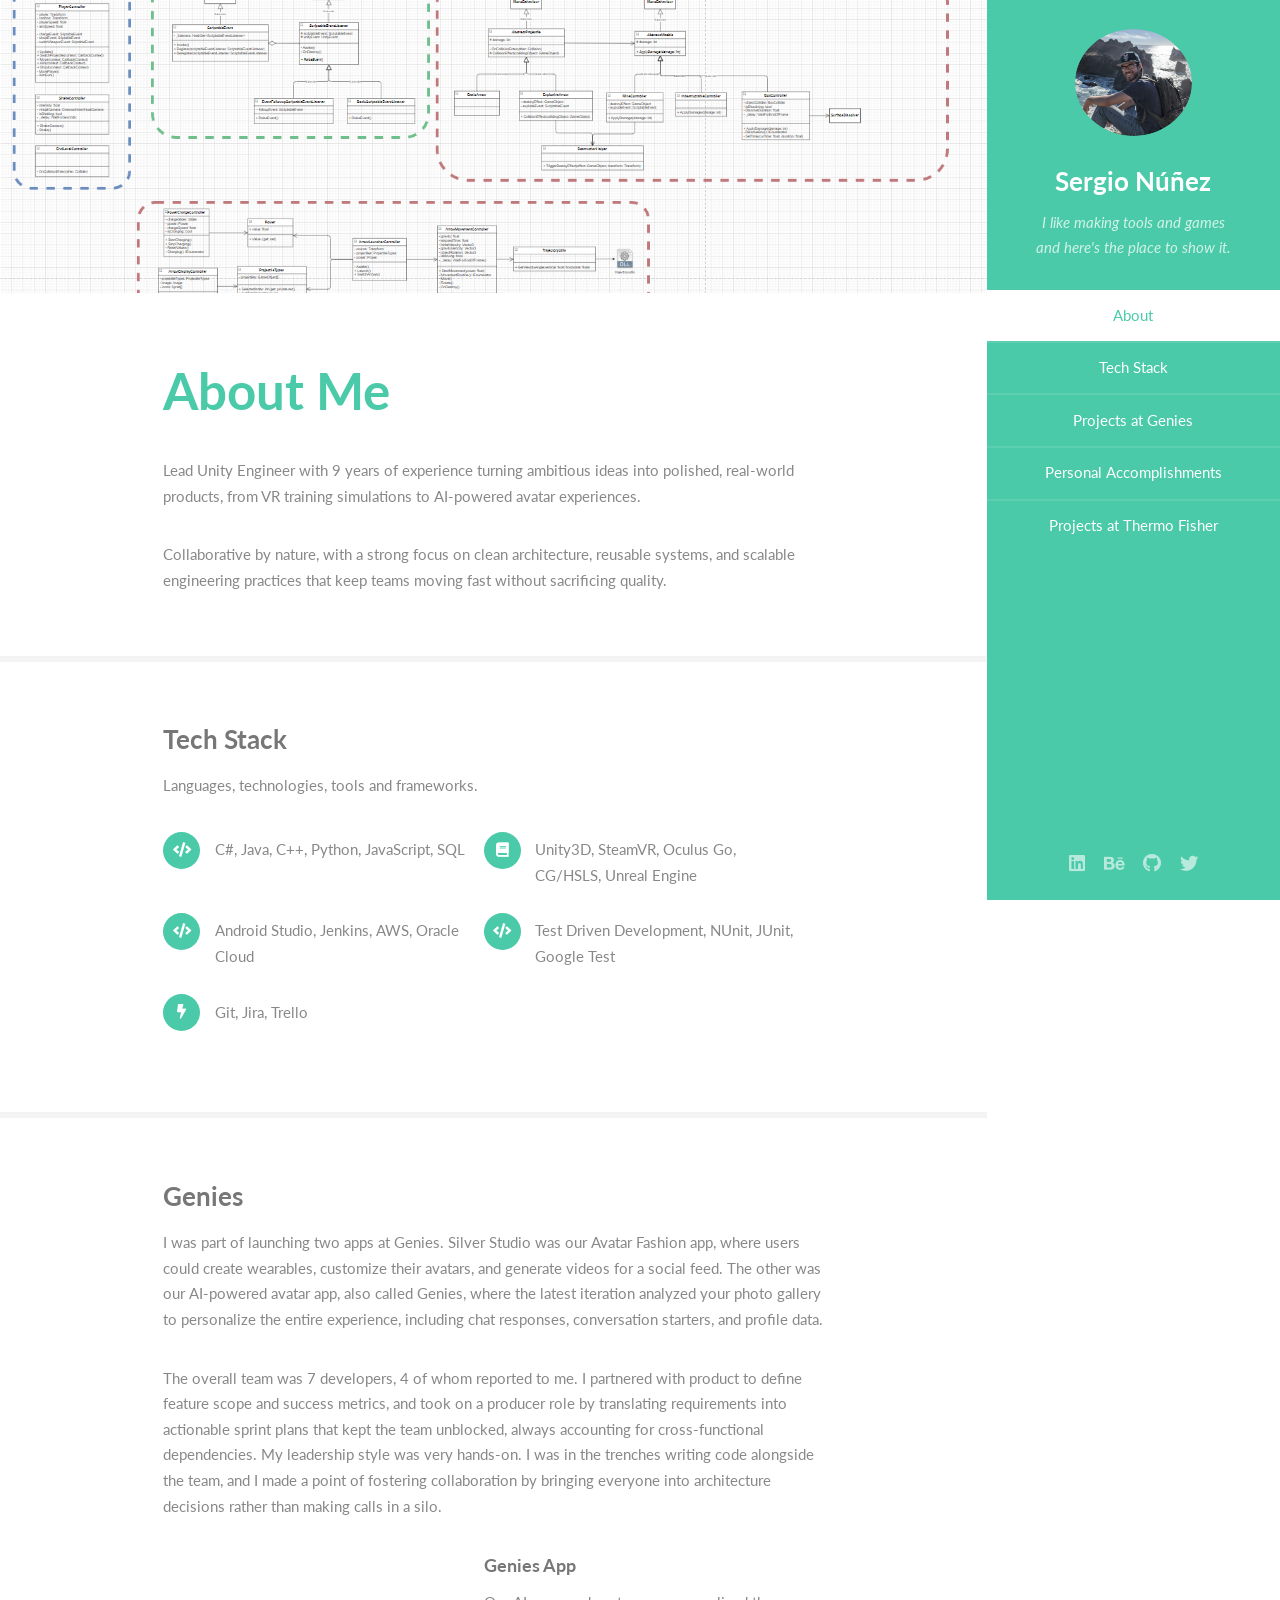
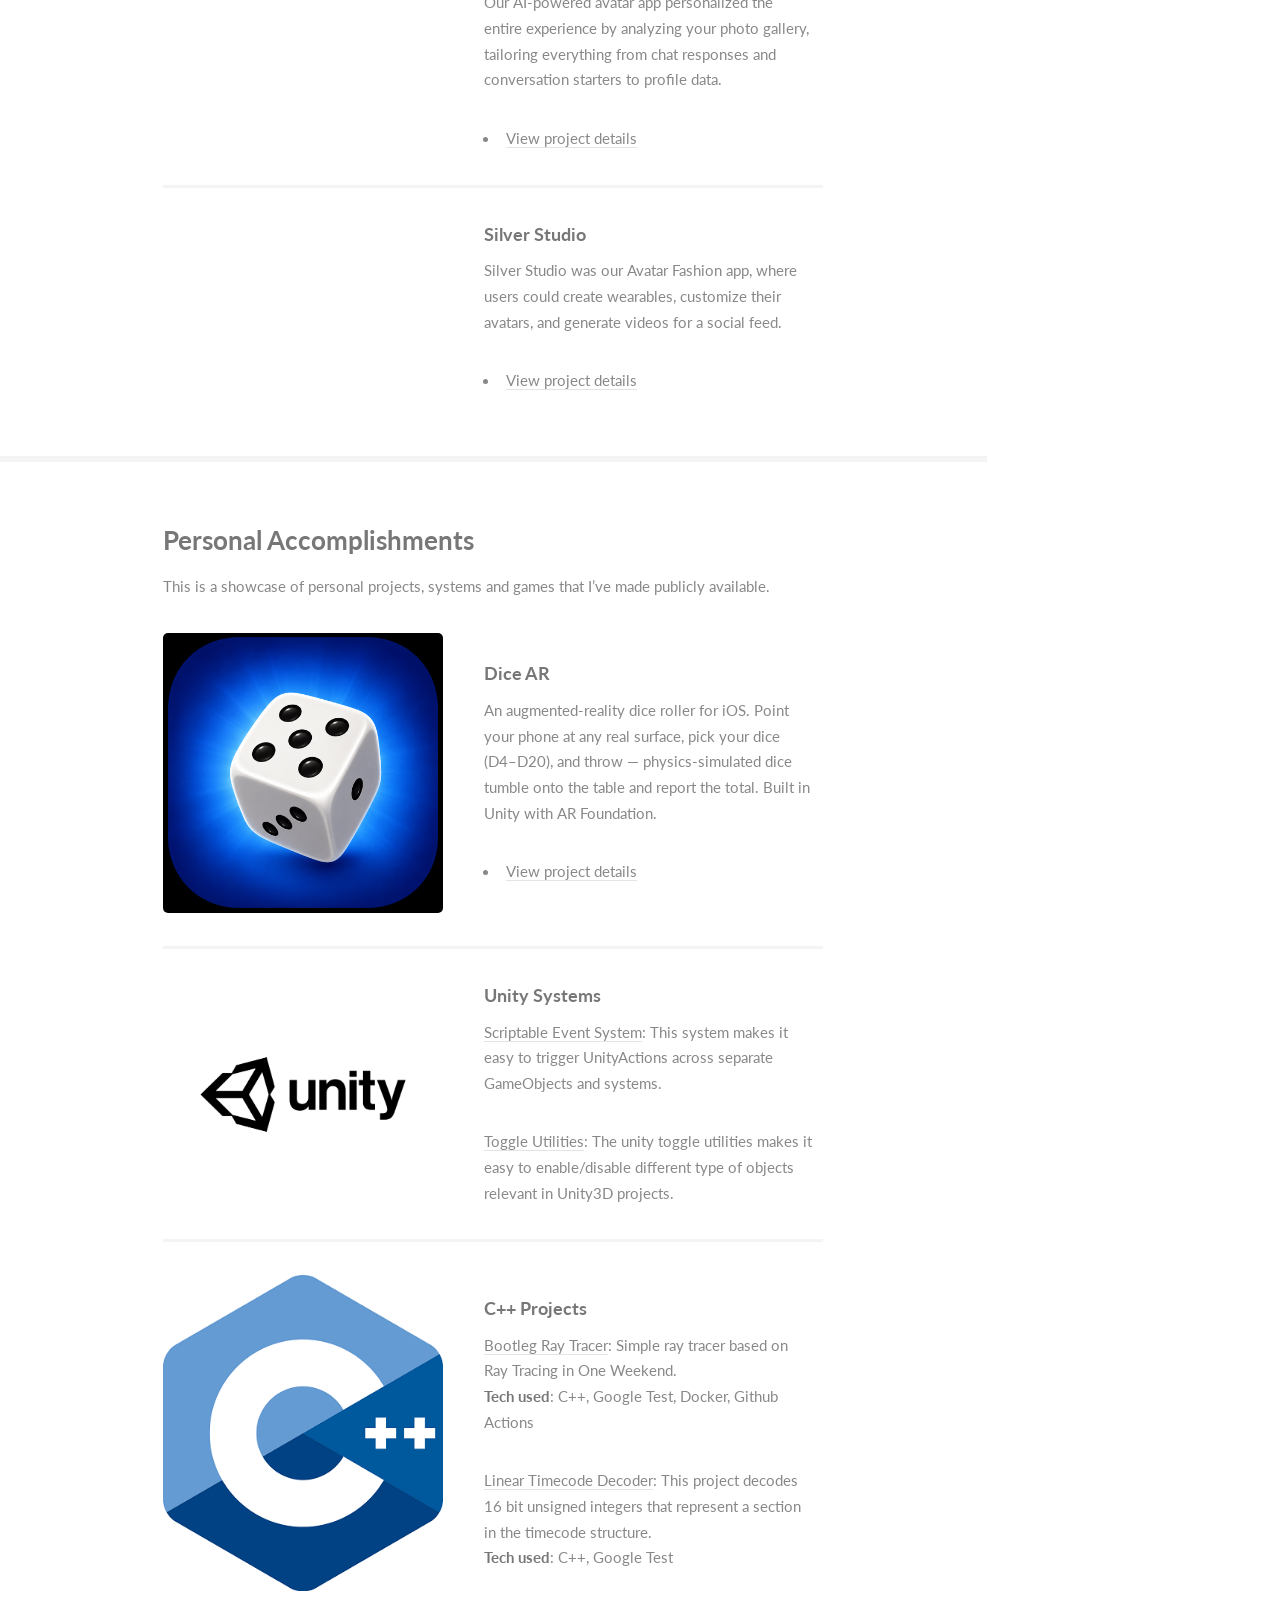
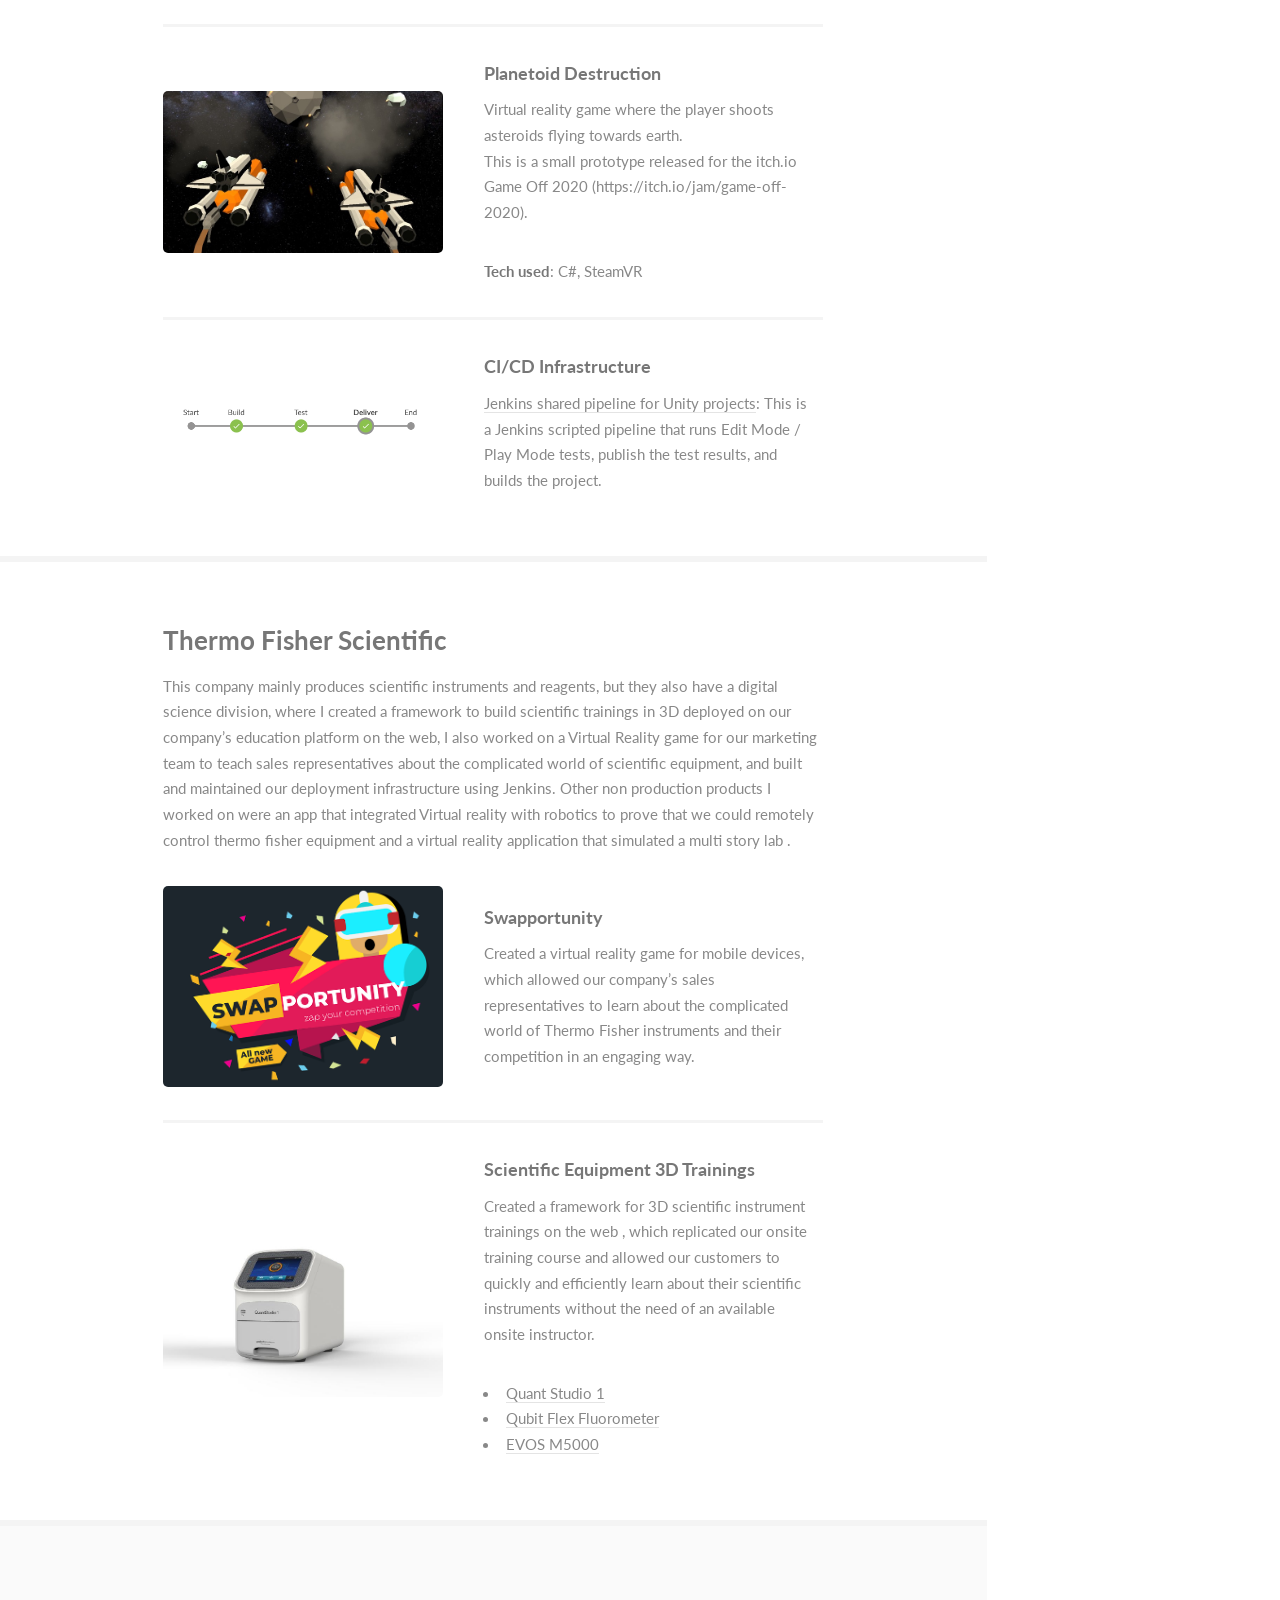
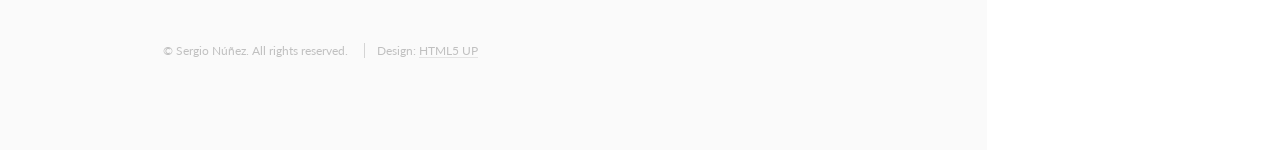
==== commit c6483aff: "Update the index" ====
--- a/index.html
+++ b/index.html
@@ -110,7 +110,6 @@
 							<p>Our AI-powered avatar app personalized the entire experience by analyzing your photo gallery, tailoring everything from chat responses and conversation starters to profile data.</p>
 							<ul>
 								<li><a href="projects/genies-app.html">View project details</a></li>
-								<li><a href="https://apps.apple.com/us/app/genies/id6468962977">Download on the App Store</a></li>
 							</ul>
 						</div>
 					</article>
@@ -139,6 +138,19 @@
 					<p>This is a showcase of personal projects, systems and games that I’ve made publicly available.</p>
 					<div class="features">
 						<article>
+							<a href="projects/ardice.html" class="image"><img src="images/ardice/ardice_icon.png"
+									alt="Dice AR app icon" /></a>
+							<div class="inner">
+								<h4>Dice AR</h4>
+								<p>An augmented-reality dice roller for iOS. Point your phone at any real
+									surface, pick your dice (D4&ndash;D20), and throw &mdash; physics-simulated dice
+									tumble onto the table and report the total. Built in Unity with AR Foundation.</p>
+								<ul>
+									<li><a href="projects/ardice.html">View project details</a></li>
+								</ul>
+							</div>
+						</article>
+						<article>
 							<a href="https://github.com/sergio-nnz" class="image"><img src="images/unity_logo.png"
 									alt="" /></a>
 							<div class="inner">
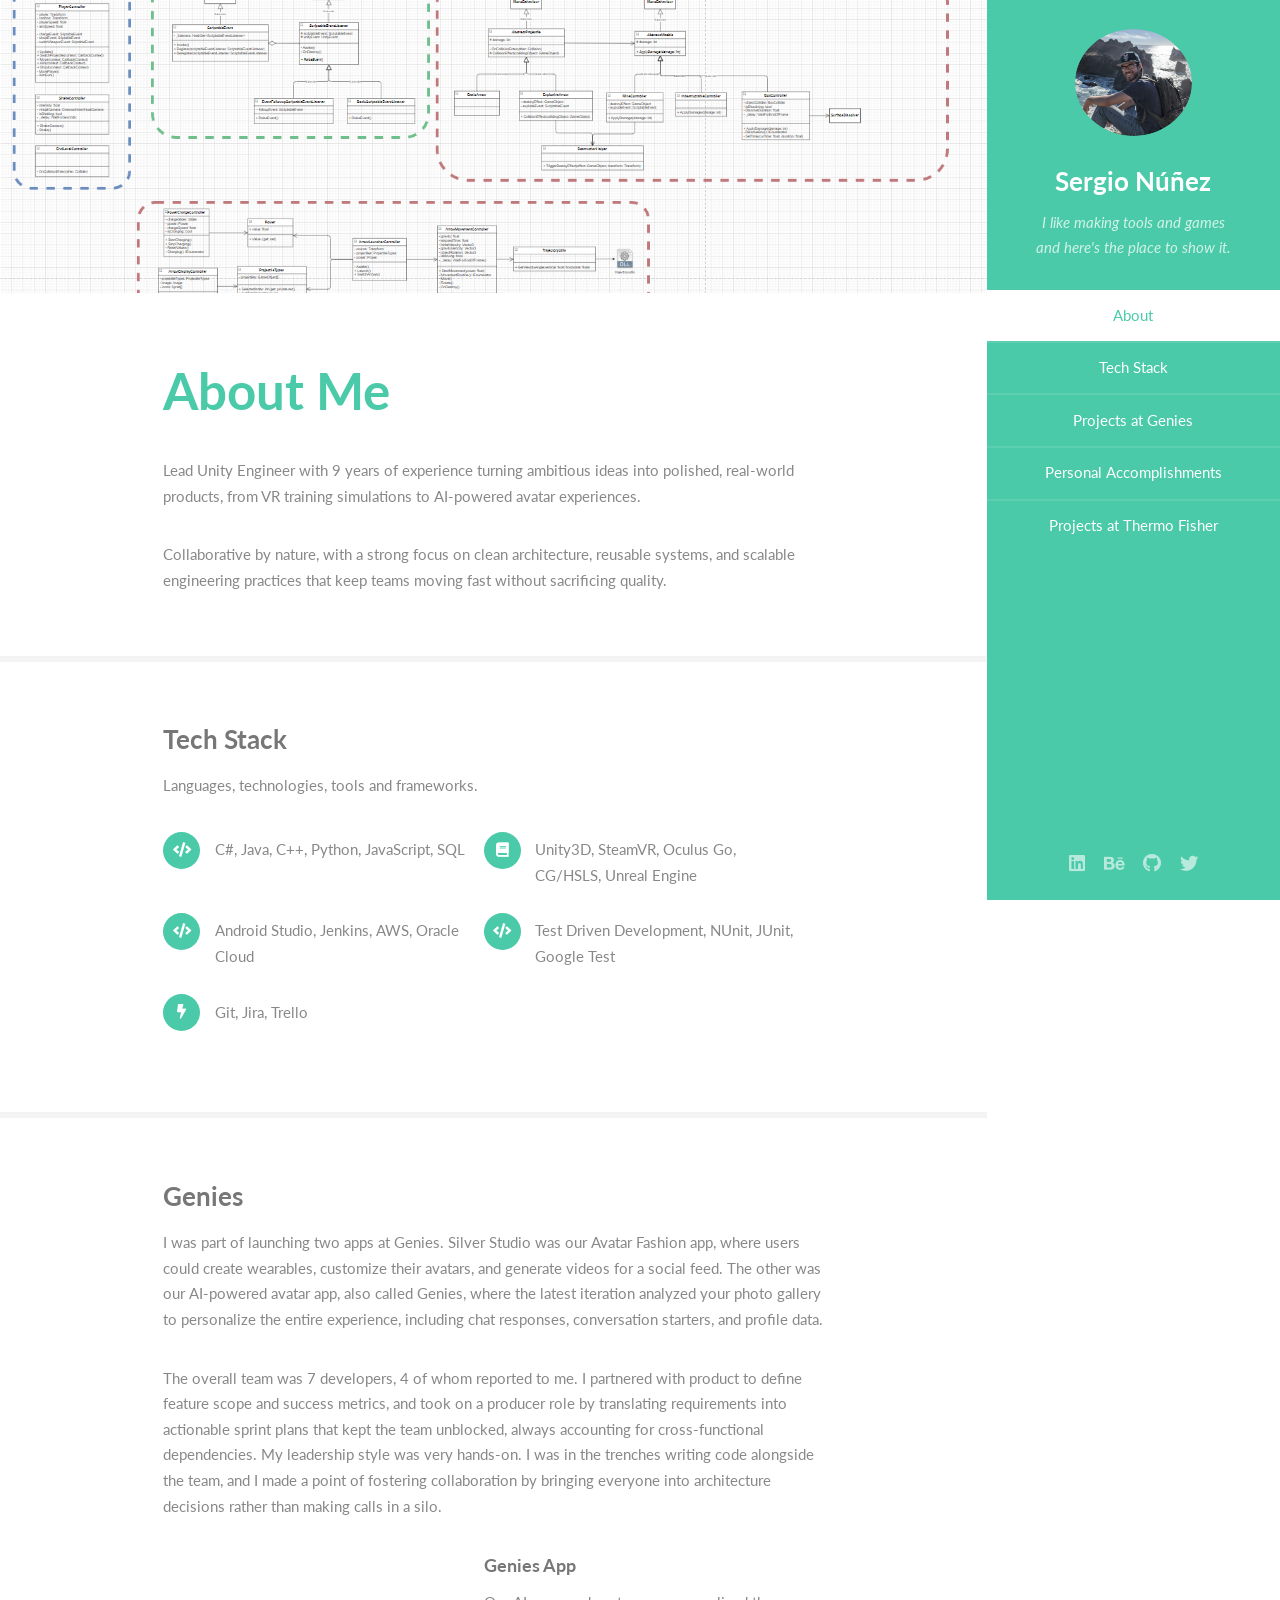
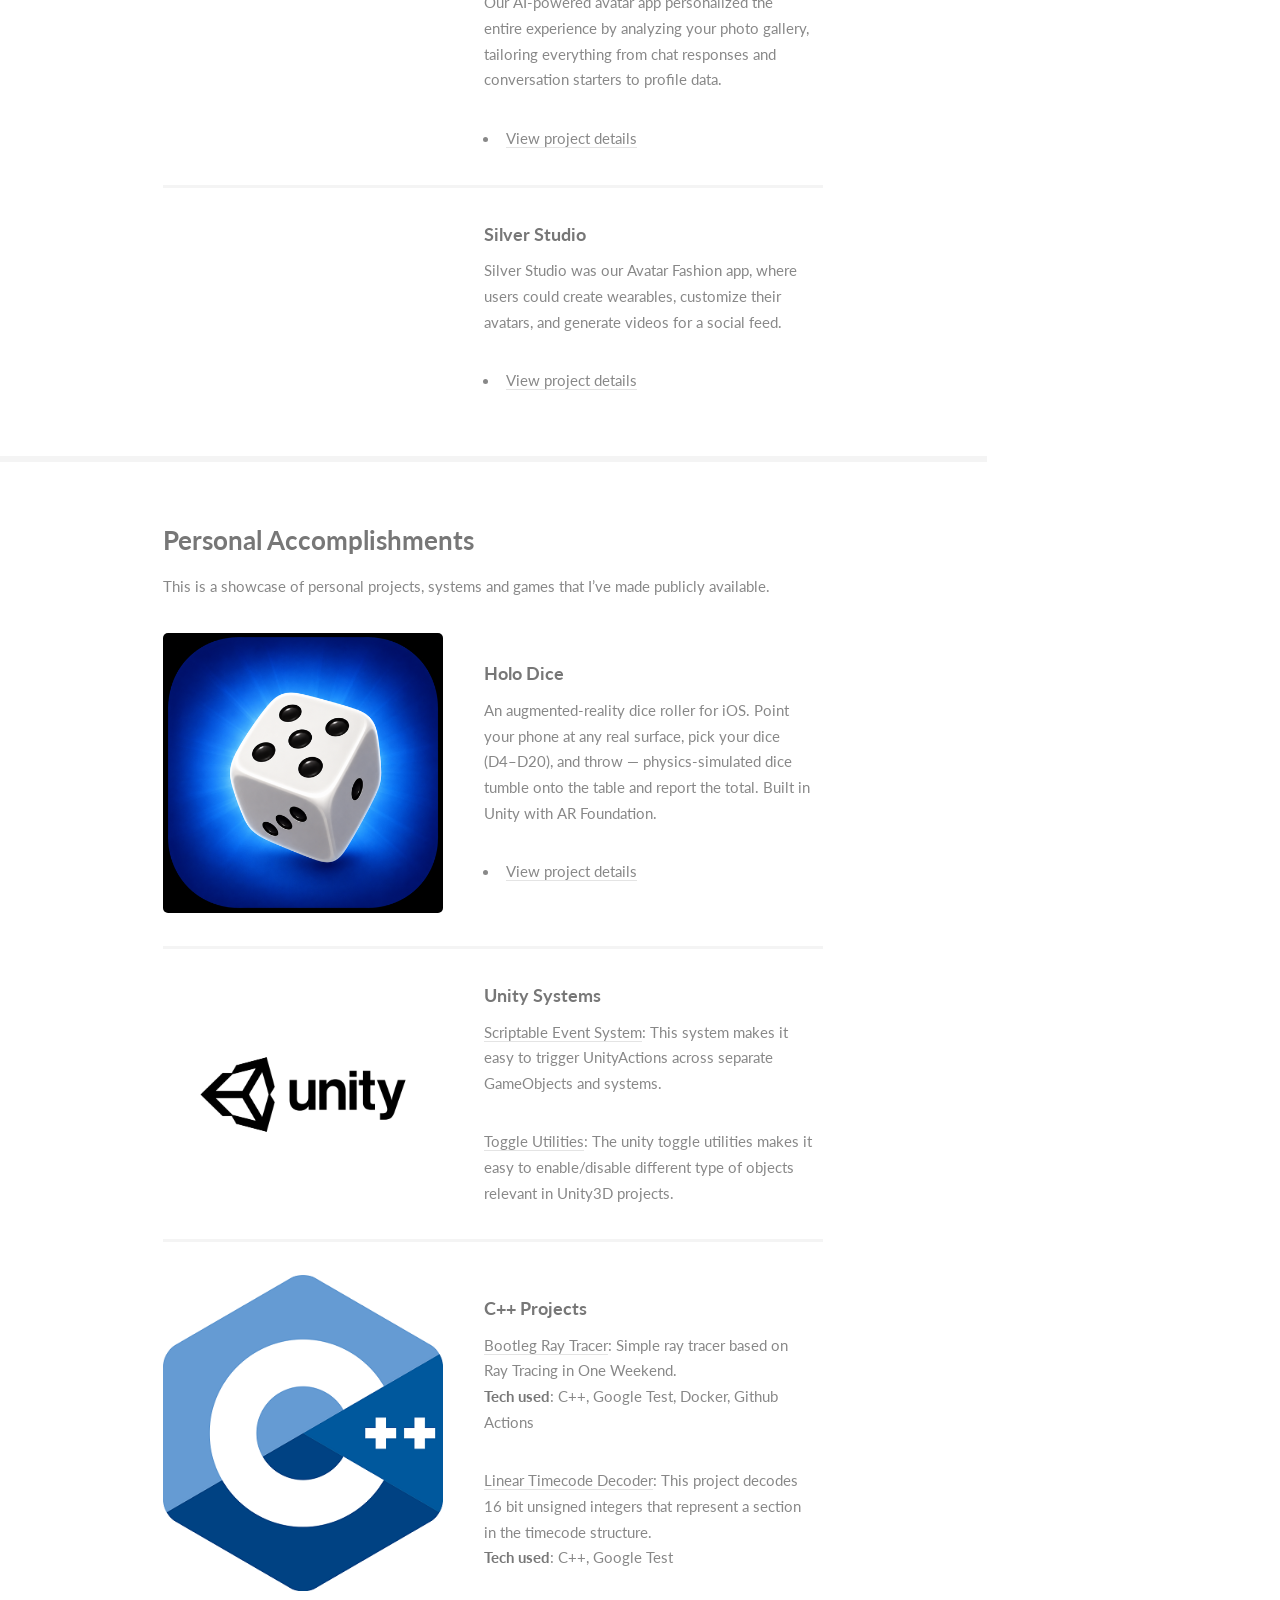
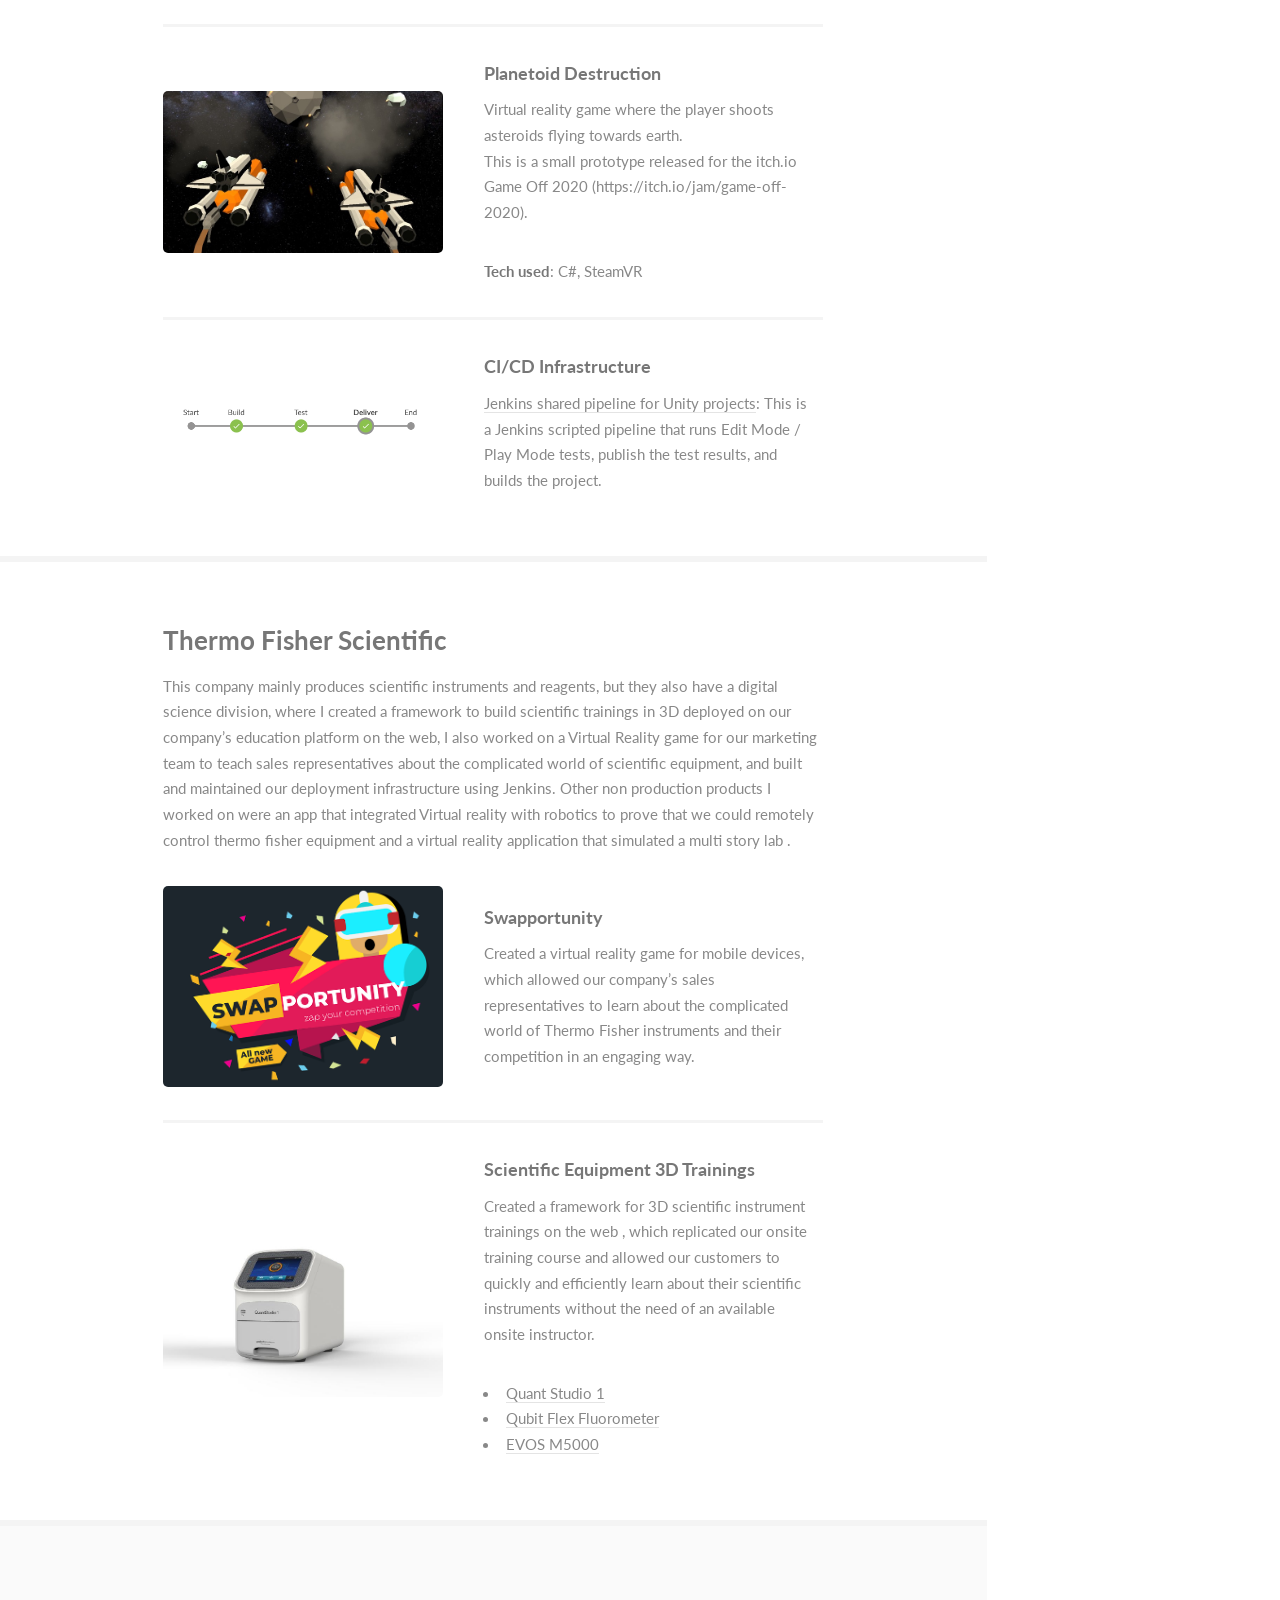
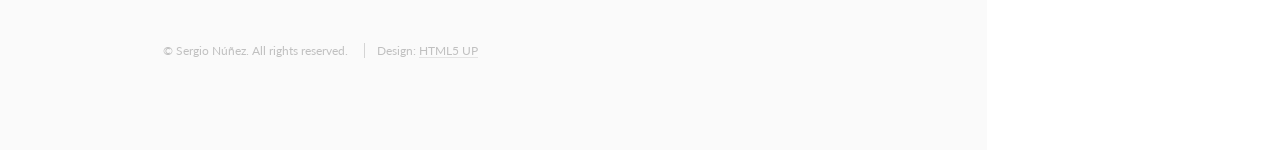
==== commit 377ddae7: "Rename project to Holo Dice and update privacy/support URLs" ====
--- a/index.html
+++ b/index.html
@@ -138,15 +138,15 @@
 					<p>This is a showcase of personal projects, systems and games that I’ve made publicly available.</p>
 					<div class="features">
 						<article>
-							<a href="projects/ardice.html" class="image"><img src="images/ardice/ardice_icon.png"
-									alt="Dice AR app icon" /></a>
-							<div class="inner">
-								<h4>Dice AR</h4>
+							<a href="projects/holo-dice.html" class="image"><img src="images/holo-dice/holo-dice_icon.png"
+									alt="Holo Dice app icon" /></a>
+							<div class="inner">
+								<h4>Holo Dice</h4>
 								<p>An augmented-reality dice roller for iOS. Point your phone at any real
 									surface, pick your dice (D4&ndash;D20), and throw &mdash; physics-simulated dice
 									tumble onto the table and report the total. Built in Unity with AR Foundation.</p>
 								<ul>
-									<li><a href="projects/ardice.html">View project details</a></li>
+									<li><a href="projects/holo-dice.html">View project details</a></li>
 								</ul>
 							</div>
 						</article>
